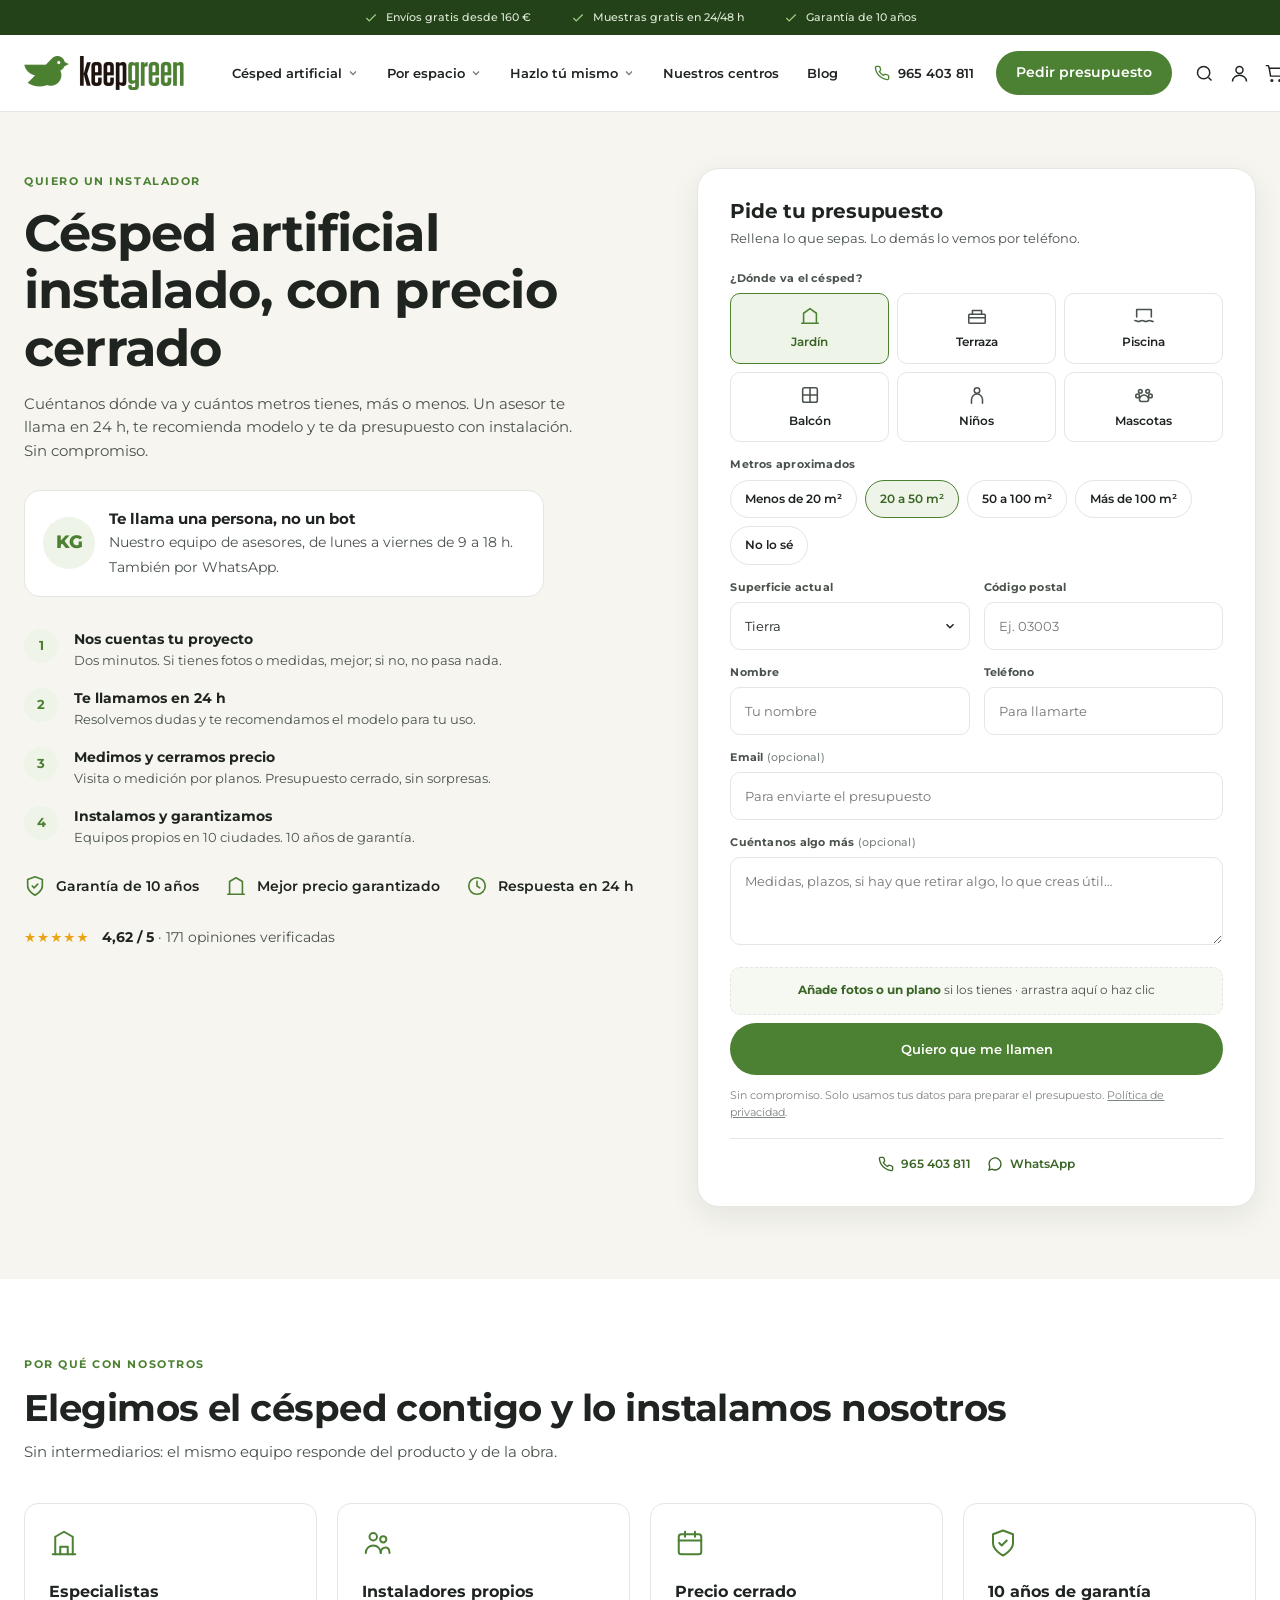
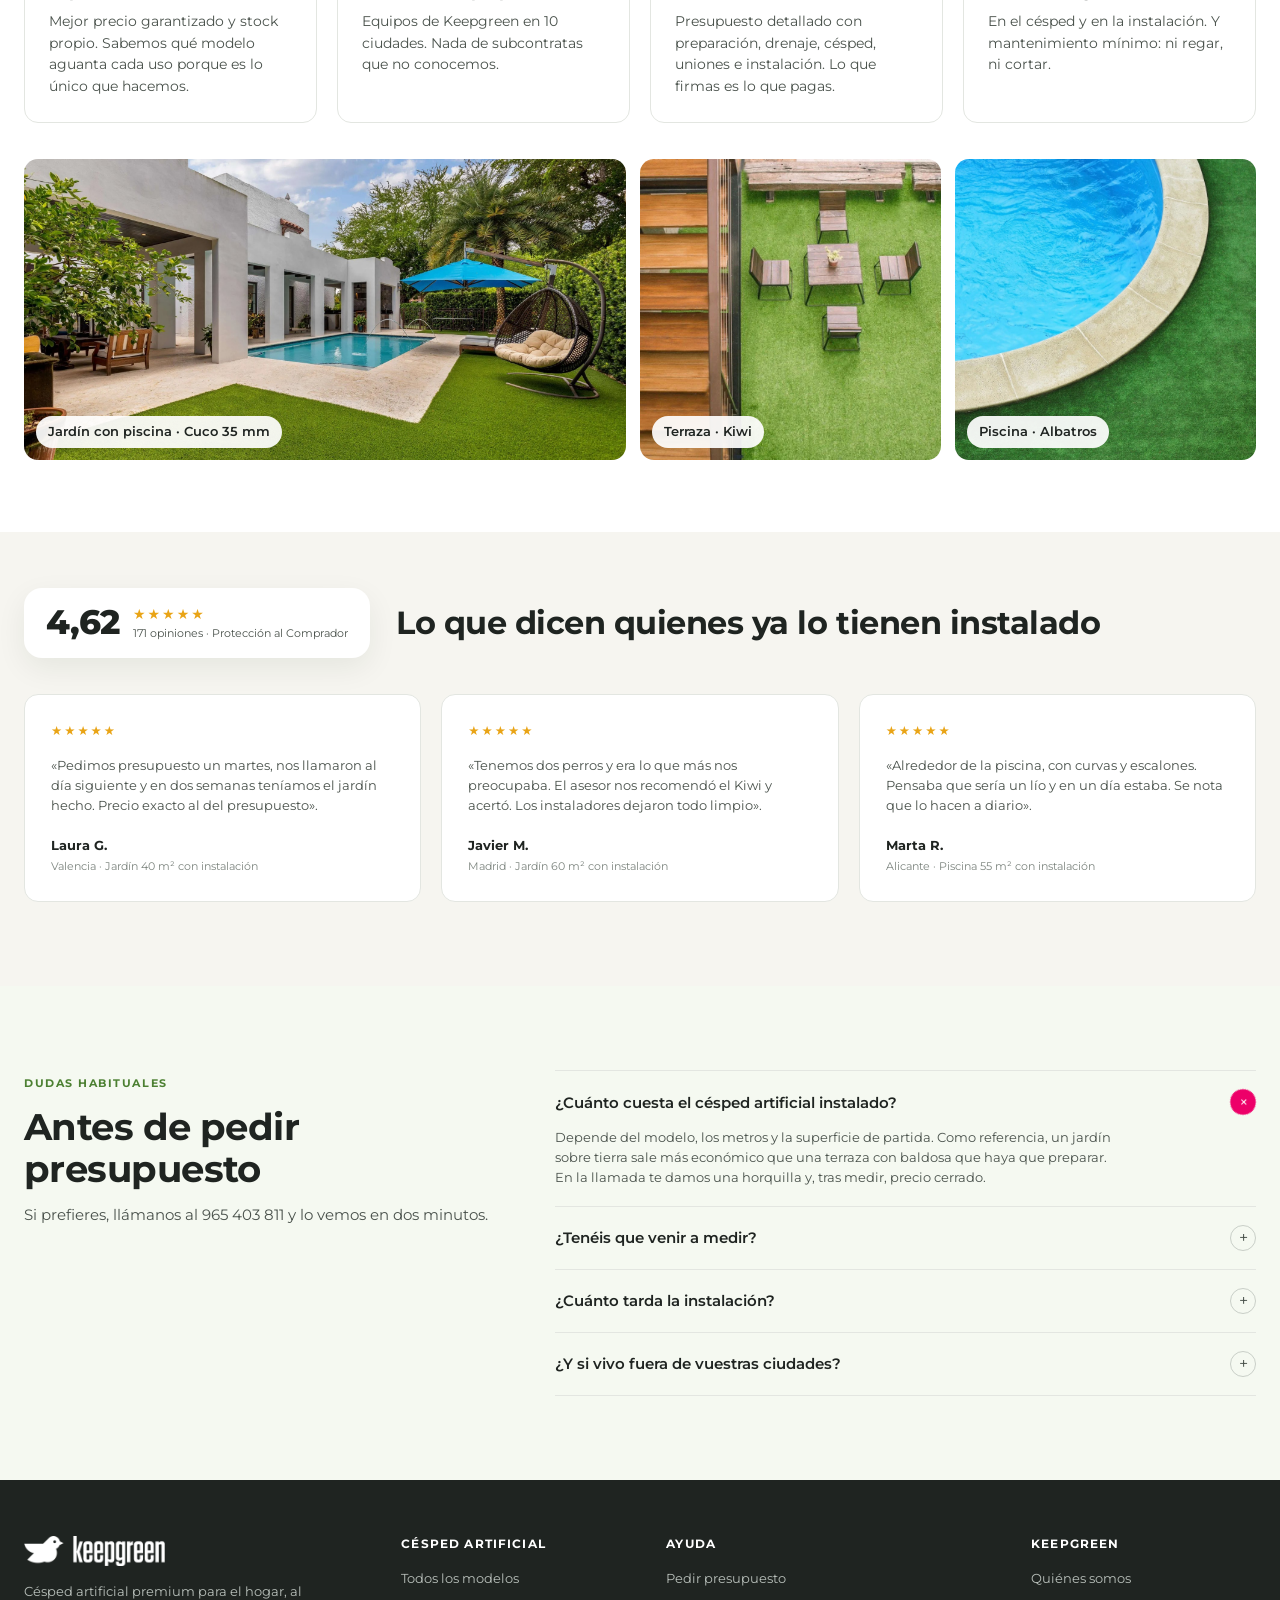
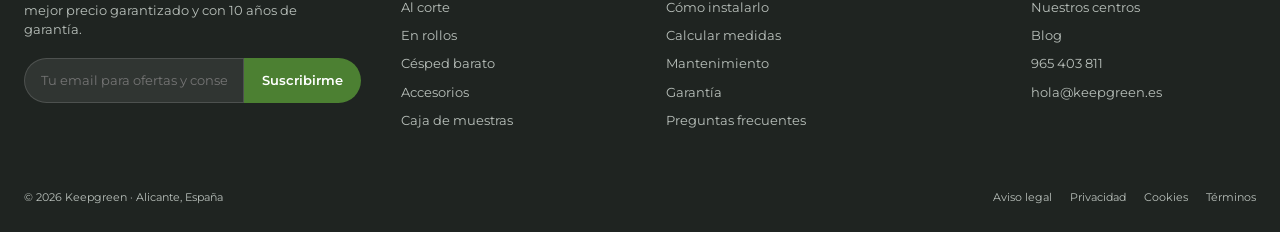
==== presupuesto.html @ a1a07e94 "Movil: pie ordenado por defecto (botones en fila, contacto con etiquetas, listas plegadas, legales e" ====
<!DOCTYPE html>
<html lang="es">
<head>
<meta charset="UTF-8">
<meta name="viewport" content="width=device-width, initial-scale=1.0">
<meta name="robots" content="noindex, nofollow">
<title>Pide presupuesto de césped artificial con instalación | Keepgreen</title>
<meta name="description" content="Cuéntanos tu proyecto y un asesor te llama en 24 h con precio cerrado de césped artificial instalado. Especialistas en césped artificial, con instaladores propios en 10 ciudades.">
<link rel="icon" type="image/png" sizes="32x32" href="assets/home/favicon.png?v=2">
<link rel="apple-touch-icon" href="assets/home/favicon-180.png?v=2">
<link rel="preconnect" href="https://fonts.googleapis.com">
<link rel="preconnect" href="https://fonts.gstatic.com" crossorigin>
<link href="https://fonts.googleapis.com/css2?family=Montserrat:ital,wght@0,400;0,500;0,600;0,700;0,800;1,400&display=swap" rel="stylesheet">
<link rel="stylesheet" href="assets/kg.css?v=1795607263">
<style>
.ph{background:var(--cream);padding:56px 0 72px}
.ph .wrap{display:grid;grid-template-columns:1.05fr .95fr;gap:56px;align-items:start}
.ph h1{font-size:clamp(32px,4vw,52px);max-width:16ch}
.ph .lead{margin-top:16px}
.promise{display:flex;gap:14px;align-items:center;margin-top:28px;background:#fff;border:1px solid var(--line);border-radius:16px;padding:16px 18px;max-width:520px}
.promise .av{width:52px;height:52px;border-radius:50%;background:var(--green-l);display:grid;place-items:center;flex:none;color:var(--green);font-weight:800;font-size:18px}
.promise b{display:block;font-size:15px}
.promise span{font-size:13.5px;color:var(--ink-2)}
.ph .steps{margin:32px 0 0}
.ph .proof{display:flex;align-items:center;gap:12px;margin-top:30px;font-size:13.5px;color:var(--ink-2)}
.ph .proof .stars{color:#e9a416;letter-spacing:1px}
.ph .proof b{color:var(--ink)}
.ph .guar{display:flex;gap:26px;flex-wrap:wrap;margin-top:28px}
.ph .guar div{display:flex;gap:10px;align-items:center;font-size:13.5px;font-weight:600}
.ph .guar svg{width:22px;height:22px;stroke:var(--green);fill:none;stroke-width:1.8;stroke-linecap:round;stroke-linejoin:round;flex:none}

@media(max-width:900px){.ph .wrap{grid-template-columns:1fr;gap:36px}.form{position:static;padding:24px}.ph{padding:36px 0 56px}}
@media(max-width:520px){.f-grid{grid-template-columns:1fr}.seg{grid-template-columns:1fr 1fr 1fr}}

.why{padding:72px 0}
.grid-w{display:grid;grid-template-columns:repeat(4,1fr);gap:20px;margin-top:36px}
.wc{border:1px solid var(--line);border-radius:var(--r);padding:24px}
.wc svg{width:30px;height:30px;stroke:var(--green);fill:none;stroke-width:1.6;stroke-linecap:round;stroke-linejoin:round;margin-bottom:14px}
.wc b{display:block;font-size:16px;margin-bottom:6px}
.wc p{font-size:14px;color:var(--ink-2)}
@media(max-width:900px){.grid-w{grid-template-columns:1fr 1fr}}
@media(max-width:520px){.grid-w{grid-template-columns:1fr}}

.gallery{display:grid;grid-template-columns:2fr 1fr 1fr;gap:14px;margin-top:36px}
.gallery img{border-radius:var(--r);aspect-ratio:1;object-fit:cover;width:100%;height:100%}
.gallery figure:first-child img{aspect-ratio:2/1}
.gallery figure{position:relative}
.gallery figcaption{position:absolute;left:12px;bottom:12px;background:rgba(255,255,255,.92);border-radius:999px;padding:6px 12px;font-size:12.5px;font-weight:600}
@media(max-width:700px){.gallery{grid-template-columns:1fr 1fr}.gallery figure:first-child{grid-column:1/-1}}
</style>
</head>
<body>

<div class="topbar"><div class="wrap">
  <span><svg viewBox="0 0 24 24" fill="none" stroke="currentColor" stroke-width="2"><path d="M20 6 9 17l-5-5"/></svg>Envíos gratis desde 160 €</span>
  <span><svg viewBox="0 0 24 24" fill="none" stroke="currentColor" stroke-width="2"><path d="M20 6 9 17l-5-5"/></svg>Muestras gratis en 24/48 h</span>
  <span><svg viewBox="0 0 24 24" fill="none" stroke="currentColor" stroke-width="2"><path d="M20 6 9 17l-5-5"/></svg>Garantía de 10 años</span>
</div></div>

<header class="header"><div class="wrap">
  <a class="logo" href="index.html"><img src="assets/home/logo-keepgreen.png" alt="Keepgreen"></a>
  <nav class="nav">
    <a href="index.html#productos">Césped artificial <svg viewBox="0 0 24 24" fill="none" stroke="currentColor" stroke-width="2.5"><path d="m6 9 6 6 6-6"/></svg></a>
    <a href="index.html#espacios">Por espacio <svg viewBox="0 0 24 24" fill="none" stroke="currentColor" stroke-width="2.5"><path d="m6 9 6 6 6-6"/></svg></a>
    <a href="index.html#guias">Hazlo tú mismo <svg viewBox="0 0 24 24" fill="none" stroke="currentColor" stroke-width="2.5"><path d="m6 9 6 6 6-6"/></svg></a>
    <a href="index.html#centros">Nuestros centros</a>
    <a href="index.html#blog">Blog</a>
  </nav>
  <div class="hright">
    <a class="tel" href="tel:965403811"><svg viewBox="0 0 24 24" fill="none" stroke="currentColor" stroke-width="2"><path d="M22 16.9v3a2 2 0 0 1-2.2 2 19.8 19.8 0 0 1-8.6-3.1 19.5 19.5 0 0 1-6-6A19.8 19.8 0 0 1 2.1 4.2 2 2 0 0 1 4.1 2h3a2 2 0 0 1 2 1.7c.1.9.4 1.8.7 2.7a2 2 0 0 1-.5 2.1L8 9.8a16 16 0 0 0 6 6l1.3-1.3a2 2 0 0 1 2.1-.4c.9.3 1.8.6 2.7.7a2 2 0 0 1 1.7 2z"/></svg>965 403 811</a>
    <a class="btn btn-green hcta" href="presupuesto.html" style="padding:11px 20px;font-size:14px">Pedir presupuesto</a>
    <div class="icons">
      <svg viewBox="0 0 24 24"><circle cx="11" cy="11" r="7"/><path d="m20 20-3.5-3.5"/></svg>
      <svg viewBox="0 0 24 24"><circle cx="12" cy="8" r="4"/><path d="M4 21c0-4 3.6-7 8-7s8 3 8 7"/></svg>
      <svg viewBox="0 0 24 24"><path d="M6 6h15l-1.5 9h-12z"/><path d="M6 6 5 3H2"/><circle cx="9" cy="20" r="1"/><circle cx="18" cy="20" r="1"/></svg>
    </div>
    <button class="burger" aria-label="Menú"><svg viewBox="0 0 24 24" fill="none" stroke="currentColor" stroke-width="2"><path d="M4 7h16M4 12h16M4 17h16"/></svg></button>
  </div>
</div></header>

<section class="ph"><div class="wrap">
  <div>
    <span class="eyebrow">Quiero un instalador</span>
    <h1>Césped artificial instalado, con precio cerrado</h1>
    <p class="lead">Cuéntanos dónde va y cuántos metros tienes, más o menos. Un asesor te llama en 24 h, te recomienda modelo y te da presupuesto con instalación. Sin compromiso.</p>
    <div class="promise"><div class="av">KG</div><div><b>Te llama una persona, no un bot</b><span>Nuestro equipo de asesores, de lunes a viernes de 9 a 18 h. También por WhatsApp.</span></div></div>
    <div class="steps">
      <div><span>1</span><div><b>Nos cuentas tu proyecto</b><p>Dos minutos. Si tienes fotos o medidas, mejor; si no, no pasa nada.</p></div></div>
      <div><span>2</span><div><b>Te llamamos en 24 h</b><p>Resolvemos dudas y te recomendamos el modelo para tu uso.</p></div></div>
      <div><span>3</span><div><b>Medimos y cerramos precio</b><p>Visita o medición por planos. Presupuesto cerrado, sin sorpresas.</p></div></div>
      <div><span>4</span><div><b>Instalamos y garantizamos</b><p>Equipos propios en 10 ciudades. 10 años de garantía.</p></div></div>
    </div>
    <div class="guar">
      <div><svg viewBox="0 0 24 24"><path d="M12 22s8-4 8-10V5l-8-3-8 3v7c0 6 8 10 8 10z"/><path d="m9 12 2 2 4-4"/></svg>Garantía de 10 años</div>
      <div><svg viewBox="0 0 24 24"><path d="M3 21h18"/><path d="M5 21V7l7-4 7 4v14"/></svg>Mejor precio garantizado</div>
      <div><svg viewBox="0 0 24 24"><circle cx="12" cy="12" r="9"/><path d="M12 7v5l3 2"/></svg>Respuesta en 24 h</div>
    </div>
    <div class="proof"><span class="stars">★★★★★</span><span><b>4,62 / 5</b> · 171 opiniones verificadas</span></div>
  </div>

  <form class="form" onsubmit="return false">
    <h2>Pide tu presupuesto</h2>
    <p class="sub">Rellena lo que sepas. Lo demás lo vemos por teléfono.</p>
    <div class="f-grid">
      <div class="full"><label class="l">¿Dónde va el césped?</label>
        <div class="seg">
          <input type="radio" name="uso" id="u1" checked><label for="u1"><svg viewBox="0 0 24 24"><path d="M3 20h18"/><path d="M5 20V9l7-5 7 5v11"/></svg>Jardín</label>
          <input type="radio" name="uso" id="u2"><label for="u2"><svg viewBox="0 0 24 24"><rect x="3" y="10" width="18" height="10" rx="1"/><path d="M3 14h18M7 10V6h10v4"/></svg>Terraza</label>
          <input type="radio" name="uso" id="u3"><label for="u3"><svg viewBox="0 0 24 24"><path d="M2 17c2 0 2 1 4 1s2-1 4-1 2 1 4 1 2-1 4-1 2 1 4 1"/><path d="M4 13V5h16v8"/></svg>Piscina</label>
          <input type="radio" name="uso" id="u4"><label for="u4"><svg viewBox="0 0 24 24"><rect x="4" y="4" width="16" height="16" rx="2"/><path d="M4 12h16M12 4v16"/></svg>Balcón</label>
          <input type="radio" name="uso" id="u5"><label for="u5"><svg viewBox="0 0 24 24"><circle cx="12" cy="7" r="3"/><path d="M6 21v-4a6 6 0 0 1 12 0v4"/></svg>Niños</label>
          <input type="radio" name="uso" id="u6"><label for="u6"><svg viewBox="0 0 24 24"><circle cx="8" cy="8" r="2"/><circle cx="16" cy="8" r="2"/><circle cx="5" cy="13" r="2"/><circle cx="19" cy="13" r="2"/><path d="M12 12c-3 0-5 3-5 5a2 2 0 0 0 2 2h6a2 2 0 0 0 2-2c0-2-2-5-5-5z"/></svg>Mascotas</label>
        </div></div>
      <div class="full"><label class="l">Metros aproximados</label>
        <div class="range">
          <input type="radio" name="m2" id="m1"><label for="m1">Menos de 20 m²</label>
          <input type="radio" name="m2" id="m2" checked><label for="m2">20 a 50 m²</label>
          <input type="radio" name="m2" id="m3"><label for="m3">50 a 100 m²</label>
          <input type="radio" name="m2" id="m4"><label for="m4">Más de 100 m²</label>
          <input type="radio" name="m2" id="m5"><label for="m5">No lo sé</label>
        </div></div>
      <div><label class="l" for="sup">Superficie actual</label><select class="in" id="sup"><option>Tierra</option><option>Cemento u hormigón</option><option>Baldosa</option><option>Césped natural</option><option>No lo sé</option></select></div>
      <div><label class="l" for="cp">Código postal</label><input class="in" id="cp" placeholder="Ej. 03003" inputmode="numeric"></div>
      <div><label class="l" for="nom">Nombre</label><input class="in" id="nom" placeholder="Tu nombre"></div>
      <div><label class="l" for="tel">Teléfono</label><input class="in" id="tel" placeholder="Para llamarte" inputmode="tel"></div>
      <div class="full"><label class="l" for="mail">Email <span style="font-weight:500;color:var(--ink-3)">(opcional)</span></label><input class="in" id="mail" placeholder="Para enviarte el presupuesto" inputmode="email"></div>
      <div class="full"><label class="l" for="msg">Cuéntanos algo más <span style="font-weight:500;color:var(--ink-3)">(opcional)</span></label><textarea class="in" id="msg" placeholder="Medidas, plazos, si hay que retirar algo, lo que creas útil…"></textarea></div>
      <div class="full"><div class="upl"><b>Añade fotos o un plano</b> si los tienes · arrastra aquí o haz clic</div></div>
    </div>
    <button class="btn btn-green" type="submit">Quiero que me llamen</button>
    <p class="legal">Sin compromiso. Solo usamos tus datos para preparar el presupuesto. <a href="#">Política de privacidad</a>.</p>
    <div class="alt">
      <a href="tel:965403811"><svg viewBox="0 0 24 24"><path d="M22 16.9v3a2 2 0 0 1-2.2 2 19.8 19.8 0 0 1-8.6-3.1 19.5 19.5 0 0 1-6-6A19.8 19.8 0 0 1 2.1 4.2 2 2 0 0 1 4.1 2h3a2 2 0 0 1 2 1.7c.1.9.4 1.8.7 2.7a2 2 0 0 1-.5 2.1L8 9.8a16 16 0 0 0 6 6l1.3-1.3a2 2 0 0 1 2.1-.4c.9.3 1.8.6 2.7.7a2 2 0 0 1 1.7 2z"/></svg>965 403 811</a>
      <a href="#"><svg viewBox="0 0 24 24"><path d="M21 12a9 9 0 0 1-13.4 7.8L3 21l1.2-4.6A9 9 0 1 1 21 12z"/></svg>WhatsApp</a>
    </div>
  </form>
</div></section>

<section class="why"><div class="wrap">
  <div class="sec-head"><div><span class="eyebrow">Por qué con nosotros</span><h2>Elegimos el césped contigo y lo instalamos nosotros</h2><p class="lead">Sin intermediarios: el mismo equipo responde del producto y de la obra.</p></div></div>
  <div class="grid-w">
    <div class="wc"><svg viewBox="0 0 24 24"><path d="M3 21h18"/><path d="M5 21V7l7-4 7 4v14"/><path d="M9 21v-6h6v6"/></svg><b>Especialistas</b><p>Mejor precio garantizado y stock propio. Sabemos qué modelo aguanta cada uso porque es lo único que hacemos.</p></div>
    <div class="wc"><svg viewBox="0 0 24 24"><circle cx="9" cy="7" r="3"/><circle cx="17" cy="9" r="2.5"/><path d="M3 20c0-3.5 2.7-6 6-6s6 2.5 6 6"/><path d="M15 20c0-2.5 1.5-4.5 4-4.5s3 2 3 4.5"/></svg><b>Instaladores propios</b><p>Equipos de Keepgreen en 10 ciudades. Nada de subcontratas que no conocemos.</p></div>
    <div class="wc"><svg viewBox="0 0 24 24"><rect x="3" y="5" width="18" height="16" rx="2"/><path d="M3 10h18M8 3v4M16 3v4"/></svg><b>Precio cerrado</b><p>Presupuesto detallado con preparación, drenaje, césped, uniones e instalación. Lo que firmas es lo que pagas.</p></div>
    <div class="wc"><svg viewBox="0 0 24 24"><path d="M12 22s8-4 8-10V5l-8-3-8 3v7c0 6 8 10 8 10z"/><path d="m9 12 2 2 4-4"/></svg><b>10 años de garantía</b><p>En el césped y en la instalación. Y mantenimiento mínimo: ni regar, ni cortar.</p></div>
  </div>
  <div class="gallery">
    <figure><img src="assets/home/hero-desktop.webp" alt=""><figcaption>Jardín con piscina · Cuco 35 mm</figcaption></figure>
    <figure><img src="assets/home/como-elegir-cesped-artificial.webp" alt=""><figcaption>Terraza · Kiwi</figcaption></figure>
    <figure><img src="assets/home/consejos-mantenimiento-cesped-artificial.webp" alt=""><figcaption>Piscina · Albatros</figcaption></figure>
  </div>
</div></section>

<section class="sec reviews"><div class="wrap">
  <div class="rev-head">
    <div class="score"><b>4,62</b><div><div class="stars">★★★★★</div><span>171 opiniones · Protección al Comprador</span></div></div>
    <div><h2 style="font-size:clamp(24px,2.6vw,32px)">Lo que dicen quienes ya lo tienen instalado</h2></div>
  </div>
  <div class="grid-r">
    <div class="rc"><div class="stars">★★★★★</div><p>«Pedimos presupuesto un martes, nos llamaron al día siguiente y en dos semanas teníamos el jardín hecho. Precio exacto al del presupuesto».</p><b>Laura G.</b><small>Valencia · Jardín 40 m² con instalación</small></div>
    <div class="rc"><div class="stars">★★★★★</div><p>«Tenemos dos perros y era lo que más nos preocupaba. El asesor nos recomendó el Kiwi y acertó. Los instaladores dejaron todo limpio».</p><b>Javier M.</b><small>Madrid · Jardín 60 m² con instalación</small></div>
    <div class="rc"><div class="stars">★★★★★</div><p>«Alrededor de la piscina, con curvas y escalones. Pensaba que sería un lío y en un día estaba. Se nota que lo hacen a diario».</p><b>Marta R.</b><small>Alicante · Piscina 55 m² con instalación</small></div>
  </div>
</div></section>

<section class="sec faq"><div class="wrap">
  <div><span class="eyebrow">Dudas habituales</span><h2>Antes de pedir presupuesto</h2><p class="lead" style="margin-top:14px">Si prefieres, llámanos al 965 403 811 y lo vemos en dos minutos.</p></div>
  <div>
    <details open><summary>¿Cuánto cuesta el césped artificial instalado?<span>+</span></summary><p>Depende del modelo, los metros y la superficie de partida. Como referencia, un jardín sobre tierra sale más económico que una terraza con baldosa que haya que preparar. En la llamada te damos una horquilla y, tras medir, precio cerrado.</p></details>
    <details><summary>¿Tenéis que venir a medir?<span>+</span></summary><p>Si tienes planos o medidas fiables, cerramos el presupuesto sin visita. Si no, vamos nosotros sin coste en nuestras 10 ciudades.</p></details>
    <details><summary>¿Cuánto tarda la instalación?<span>+</span></summary><p>Un jardín de hasta 50 m² suele ser un día de trabajo. Preparación del terreno, drenaje, césped, uniones, arena y cepillado.</p></details>
    <details><summary>¿Y si vivo fuera de vuestras ciudades?<span>+</span></summary><p>Te enviamos el césped cortado a medida con todo lo necesario y te acompañamos por teléfono con las guías. Muchos clientes lo instalan ellos mismos en un fin de semana.</p></details>
  </div>
</div></section>

<footer class="footer"><div class="wrap">
  <div class="cols">
    <div class="brand"><img src="assets/home/logo-keepgreen.png" alt="Keepgreen"><p>Césped artificial premium para el hogar, al mejor precio garantizado y con 10 años de garantía.</p>
      <form class="news" onsubmit="return false"><input type="email" placeholder="Tu email para ofertas y consejos"><button>Suscribirme</button></form></div>
    <div><h4>Césped artificial</h4><ul><li><a href="index.html#productos">Todos los modelos</a></li><li><a href="#">Al corte</a></li><li><a href="#">En rollos</a></li><li><a href="#">Césped barato</a></li><li><a href="#">Accesorios</a></li><li><a href="index.html#muestras">Caja de muestras</a></li></ul></div>
    <div><h4>Ayuda</h4><ul><li><a href="presupuesto.html">Pedir presupuesto</a></li><li><a href="#">Cómo instalarlo</a></li><li><a href="#">Calcular medidas</a></li><li><a href="#">Mantenimiento</a></li><li><a href="#">Garantía</a></li><li><a href="#">Preguntas frecuentes</a></li></ul></div>
    <div><h4>Keepgreen</h4><ul><li><a href="#">Quiénes somos</a></li><li><a href="index.html#centros">Nuestros centros</a></li><li><a href="index.html#blog">Blog</a></li><li><a href="tel:965403811">965 403 811</a></li><li><a href="mailto:hola@keepgreen.es">hola@keepgreen.es</a></li></ul></div>
  </div>
  <div class="bottom"><span>© 2026 Keepgreen · Alicante, España</span><div><a href="#">Aviso legal</a><a href="#">Privacidad</a><a href="#">Cookies</a><a href="#">Términos</a></div></div>
</div></footer>
</body>
</html>
---- assets/kg.css ----
/* Keepgreen · estilos compartidos (home + páginas) */
*,*::before,*::after{box-sizing:border-box;margin:0;padding:0}
:root{
  --green:#4c8032; --green-d:#3a6526; --green-dd:#24421a; --green-l:#eef4e8; --green-ll:#f5f9f1;
  --ink:#1f2421; --ink-2:#4a524c; --ink-3:#7d857f;
  --line:#e3e6e1; --cream:#f6f5f0; --white:#fff;
  --pink:#ed0069;
  --r:14px; --rs:8px;
  --f:'Montserrat',system-ui,sans-serif;
  --shadow:0 10px 30px rgba(31,36,33,.08);
}
html{scroll-behavior:smooth}
body{font-family:var(--f);color:var(--ink);background:var(--white);line-height:1.55;-webkit-font-smoothing:antialiased;overflow-x:hidden}
img{display:block;max-width:100%}
a{color:inherit;text-decoration:none}
button{font:inherit;cursor:pointer;border:0;background:none}
.wrap{width:min(1240px,calc(100% - 48px));margin-inline:auto}
.btn{display:inline-flex;align-items:center;gap:10px;padding:15px 26px;border-radius:999px;font-weight:600;font-size:13px;transition:background .2s,transform .2s,box-shadow .2s;white-space:nowrap}
.btn-green{background:var(--green);color:#fff}
.btn-green:hover{background:var(--green-d);transform:translateY(-1px)}
.btn-dark{background:var(--ink);color:#fff}
.btn-dark:hover{background:#000}
.btn-white{background:#fff;color:var(--ink)}
.btn-white:hover{background:var(--green-l)}
.btn-ghost{border:1.5px solid var(--ink);color:var(--ink);padding:13px 24px}
.btn-ghost:hover{background:var(--ink);color:#fff}
.btn-ghost-w{border:1.5px solid rgba(255,255,255,.7);color:#fff;padding:13px 24px}
.btn-ghost-w:hover{background:#fff;color:var(--ink)}
.btn svg{width:18px;height:18px}
.eyebrow{display:inline-block;font-size:11px;font-weight:700;letter-spacing:.14em;text-transform:uppercase;color:var(--green);margin-bottom:14px}
h1,h2,h3{line-height:1.12;letter-spacing:-.015em;font-weight:700}
h2{font-size:clamp(24.5px,2.99vw,37px)}
.lead{font-size:15px;color:var(--ink-2);max-width:56ch}
.sec{padding:84px 0}
.sec-head{display:flex;align-items:flex-end;justify-content:space-between;gap:32px;margin-bottom:40px}
.sec-head .lead{margin-top:12px}
@media(max-width:760px){.sec{padding:60px 0}.sec-head{flex-direction:column;align-items:flex-start;gap:16px}}

/* top bar */
.topbar{background:var(--green-dd);color:#dfe9d6;font-size:11px;font-weight:500}
.topbar .wrap{display:flex;justify-content:center;gap:40px;padding:9px 0}
.topbar span{display:flex;align-items:center;gap:8px}
.topbar svg{width:14px;height:14px;color:#9fd27f}
@media(max-width:760px){.topbar span:not(:first-child){display:none}}

/* header */
.header{position:sticky;top:0;z-index:50;background:rgba(255,255,255,.94);backdrop-filter:saturate(180%) blur(12px);border-bottom:1px solid var(--line)}
.header .wrap{display:flex;align-items:center;gap:36px;height:76px}
.logo img{height:34px;width:auto}
.nav{display:flex;gap:28px;font-weight:600;font-size:13px;margin-left:12px}
.nav a{display:flex;align-items:center;gap:5px;color:var(--ink)}
.nav a svg{width:12px;height:12px;opacity:.6}
.nav a:hover{color:var(--green)}
.hright{margin-left:auto;display:flex;align-items:center;gap:22px}
.tel{font-weight:600;font-size:13px;display:flex;align-items:center;gap:8px}
.tel svg{width:16px;height:16px;color:var(--green)}
.icons{display:flex;gap:14px}
.icons svg{width:21px;height:21px;stroke:var(--ink);fill:none;stroke-width:1.7}
.burger{display:none}
@media(max-width:1000px){.nav,.tel,.hcta{display:none}.burger{display:block;margin-left:auto}.hright{margin-left:0}.burger svg{width:26px;height:26px}}

/* hero variants */
body:not([data-hero="a"]) .hero-a,body:not([data-hero="b"]) .hero-b,body:not([data-hero="c"]) .hero-c,body:not([data-hero="d"]) .hero-d,body:not([data-hero="e"]) .hero-e,body:not([data-hero="f"]) .hero-f,body:not([data-hero="g"]) .hero-g{display:none!important}
.hero-b{display:block}
.hero-a{position:relative;min-height:640px;height:78vh;max-height:800px;display:grid;place-items:center;color:#fff;isolation:isolate}
.hero-a img{position:absolute;inset:0;width:100%;height:100%;object-fit:cover;z-index:-2}
.hero-a::after{content:"";position:absolute;inset:0;z-index:-1;background:linear-gradient(180deg,rgba(0,0,0,.18) 0%,rgba(0,0,0,.42) 100%)}
.hero-a .wrap{text-align:center;display:flex;flex-direction:column;align-items:center}
.hero-a .eyebrow{color:#c7e5b3}
.hero-a h1{font-size:clamp(33.5px,5.28vw,67px);max-width:14ch;text-shadow:0 2px 24px rgba(0,0,0,.25)}
.hero-a p{margin:22px 0 32px;font-size:clamp(14px,1.32vw,16.5px);max-width:48ch;color:rgba(255,255,255,.92)}
.hero-a .cta{display:flex;gap:14px;flex-wrap:wrap;justify-content:center}
.hero-a .pill{position:absolute;bottom:28px;left:50%;transform:translateX(-50%);display:flex;gap:10px;flex-wrap:wrap;justify-content:center}
.hero-a .pill a{background:rgba(255,255,255,.14);border:1px solid rgba(255,255,255,.35);backdrop-filter:blur(8px);color:#fff;padding:9px 16px;border-radius:999px;font-size:12px;font-weight:600}
.hero-a .pill a:hover{background:#fff;color:var(--ink)}
@media(max-width:760px){.hero-a{height:auto;min-height:0;padding:64px 0 36px;grid-template-rows:auto auto}.hero-a .pill{position:static;transform:none;margin-top:28px;padding:0 24px}}

.hero-b{background:var(--cream)}
.hero-b .wrap{display:grid;grid-template-columns:1.05fr 1fr;gap:56px;align-items:center;min-height:640px;padding:48px 0}
.hero-b h1{font-size:clamp(33.5px,4.58vw,58px);max-width:13ch}
.hero-b h1 em{font-style:normal;color:var(--green)}
.hero-b p{margin:22px 0 32px;font-size:16px;color:var(--ink-2);max-width:46ch}
.hero-b .cta{display:flex;gap:14px;flex-wrap:wrap}
.hero-b .proof{display:flex;align-items:center;gap:14px;margin-top:34px;font-size:12px;color:var(--ink-2)}
.hero-b .proof .stars{color:#e9a416;letter-spacing:1px}
.hero-b .proof b{color:var(--ink)}
.hero-b .pic{position:relative}
.hero-b .pic img{border-radius:24px;aspect-ratio:4/4.6;object-fit:cover;width:100%}
.hero-b .card{position:absolute;left:-36px;bottom:40px;background:#fff;border-radius:16px;box-shadow:var(--shadow);padding:16px 18px;display:flex;gap:14px;align-items:center;max-width:300px}
.hero-b .card img{width:64px;height:64px;border-radius:10px;aspect-ratio:1;object-fit:cover}
.hero-b .card b{display:block;font-size:12.5px}
.hero-b .card span{font-size:11.5px;color:var(--ink-2)}
.hero-b .badge{position:absolute;top:22px;right:22px;background:var(--pink);color:#fff;font-weight:700;font-size:11.5px;padding:8px 14px;border-radius:999px}
@media(max-width:900px){.hero-b .wrap{grid-template-columns:1fr;min-height:0}.hero-b .pic{order:-1}.hero-b .pic img{aspect-ratio:4/3}.hero-b .card{left:16px;bottom:16px}}

.hero-c{position:relative;min-height:640px;height:80vh;max-height:820px;display:flex;align-items:flex-end;color:#fff;isolation:isolate}
.hero-c img{position:absolute;inset:0;width:100%;height:100%;object-fit:cover;z-index:-2}
.hero-c::after{content:"";position:absolute;inset:0;z-index:-1;background:linear-gradient(90deg,rgba(0,0,0,.55) 0%,rgba(0,0,0,.15) 60%,rgba(0,0,0,0) 100%),linear-gradient(0deg,rgba(0,0,0,.45) 0%,rgba(0,0,0,0) 50%)}
.hero-c .wrap{padding-bottom:64px;display:grid;grid-template-columns:1.2fr .8fr;gap:40px;align-items:end}
.hero-c h1{font-size:clamp(35px,5.63vw,74px);line-height:1.02;max-width:12ch}
.hero-c p{margin:20px 0 28px;font-size:16px;max-width:44ch;color:rgba(255,255,255,.9)}
.hero-c .cta{display:flex;gap:14px;flex-wrap:wrap}
.hero-c .panel{background:rgba(255,255,255,.96);color:var(--ink);border-radius:18px;padding:22px 24px;box-shadow:var(--shadow)}
.hero-c .panel h3{font-size:13px;margin-bottom:12px}
.hero-c .panel .chips{display:flex;flex-wrap:wrap;gap:8px}
.hero-c .panel .chips a{border:1.5px solid var(--line);padding:9px 14px;border-radius:999px;font-size:12px;font-weight:600;background:#fff}
.hero-c .panel .chips a:hover{border-color:var(--green);color:var(--green)}
.hero-c .panel small{display:block;margin-top:12px;font-size:11px;color:var(--ink-3)}
@media(max-width:900px){.hero-c .wrap{grid-template-columns:1fr}.hero-c .panel{display:none}}

/* HERO D · dos puertas */
.hero-d{position:relative;min-height:680px;display:flex;align-items:center;color:#fff;isolation:isolate;padding:48px 0 56px}
.hero-d>img{position:absolute;inset:0;width:100%;height:100%;object-fit:cover;z-index:-2}
.hero-d::after{content:"";position:absolute;inset:0;z-index:-1;background:linear-gradient(90deg,rgba(0,0,0,.6) 0%,rgba(0,0,0,.35) 50%,rgba(0,0,0,.15) 100%)}
.hero-d .eyebrow{color:#c7e5b3}
.hero-d h1{font-size:clamp(30px,3.7vw,47.5px);max-width:18ch;line-height:1.05}
.hero-d .sub{margin:14px 0 26px;font-size:15px;max-width:56ch;color:rgba(255,255,255,.9)}
.doors{display:grid;grid-template-columns:1fr 1fr;gap:18px;max-width:900px}
.door{background:#fff;color:var(--ink);border-radius:20px;padding:22px 24px 22px;display:flex;flex-direction:column;gap:12px;box-shadow:0 20px 50px rgba(0,0,0,.25);position:relative;transition:transform .25s}
.door:hover{transform:translateY(-3px)}
.door .ic{width:46px;height:46px;border-radius:12px;background:var(--green-l);display:grid;place-items:center;margin-bottom:4px}
.door .ic svg{width:24px;height:24px;stroke:var(--green);fill:none;stroke-width:1.8;stroke-linecap:round;stroke-linejoin:round}
.door small{font-size:11px;font-weight:700;letter-spacing:.12em;text-transform:uppercase;color:var(--ink-3)}
.door h2{font-size:21px;letter-spacing:-.01em}
.door p{font-size:13px;color:var(--ink-2);flex:1}
.door .btn{justify-content:center;margin-top:6px}
.door ul{list-style:none;display:grid;gap:6px;font-size:12px;color:var(--ink-2);margin:4px 0 8px}
.door ul li{display:flex;gap:8px;align-items:center}
.door ul svg{width:14px;height:14px;stroke:var(--green);fill:none;stroke-width:2.5;flex:none}
.door.pro{outline:2px solid var(--green)}
.door .fav{position:absolute;top:-12px;right:18px;background:var(--green);color:#fff;font-size:11.5px;font-weight:700;padding:5px 11px;border-radius:999px;letter-spacing:.06em}
.hero-d .help{margin-top:22px;font-size:12.5px;color:rgba(255,255,255,.85);display:flex;gap:18px;flex-wrap:wrap;align-items:center}
.hero-d .help a{text-decoration:underline;text-underline-offset:3px;font-weight:600;color:#fff}
@media(max-width:760px){.hero-d{padding:48px 0 44px;min-height:0}.doors{grid-template-columns:1fr}.door{padding:22px}.door h2{font-size:18.5px}}

/* instaladores */
.install{background:var(--ink);color:#fff}
.install .wrap{display:grid;grid-template-columns:1fr 1fr;gap:64px;align-items:center}
.install .eyebrow{color:#9fd27f}
.install .lead{color:rgba(255,255,255,.75)}
.install .steps b{color:#fff}.install .steps p{color:rgba(255,255,255,.7)}.install .steps span{background:rgba(255,255,255,.1);color:#9fd27f}
.install img{border-radius:22px;aspect-ratio:4/4.4;object-fit:cover;width:100%}
.install .chips{display:flex;flex-wrap:wrap;gap:8px;margin-top:22px}
.install .chips span{border:1px solid rgba(255,255,255,.25);padding:7px 13px;border-radius:999px;font-size:11.5px;color:rgba(255,255,255,.85)}
@media(max-width:860px){.install .wrap{grid-template-columns:1fr;gap:32px}}

/* trust */
.trust{border-bottom:1px solid var(--line)}
.trust .wrap{display:grid;grid-template-columns:repeat(4,1fr);gap:24px;padding:26px 0}
.trust div{display:flex;gap:14px;align-items:center}
.trust svg{width:38px;height:38px;flex:none;stroke:var(--green);fill:none;stroke-width:1.5;stroke-linecap:round;stroke-linejoin:round}
.trust b{display:block;font-size:13px}
.trust span{font-size:11.5px;color:var(--ink-2)}
@media(max-width:900px){.trust .wrap{grid-template-columns:1fr 1fr}}
@media(max-width:520px){.trust .wrap{grid-template-columns:1fr;gap:16px}}

/* espacios */
.spaces{display:grid;grid-template-columns:repeat(6,1fr);gap:16px}
.space{position:relative;aspect-ratio:3/4;border-radius:var(--r);overflow:hidden;background:var(--green-l);isolation:isolate}
.space img{width:100%;height:100%;object-fit:cover;transition:transform .6s cubic-bezier(.22,1,.36,1)}
.space:hover img{transform:scale(1.05)}
.space::after{content:"";position:absolute;inset:0;background:linear-gradient(0deg,rgba(0,0,0,.55),rgba(0,0,0,0) 55%)}
.space b{position:absolute;left:16px;bottom:14px;z-index:1;color:#fff;font-size:15px}
.space i{position:absolute;right:12px;top:12px;z-index:1;width:30px;height:30px;border-radius:50%;background:rgba(255,255,255,.9);display:grid;place-items:center;opacity:0;transition:opacity .25s}
.space:hover i{opacity:1}
.space i svg{width:14px;height:14px}
@media(max-width:1000px){.spaces{grid-template-columns:repeat(3,1fr)}}
@media(max-width:560px){.spaces{grid-template-columns:repeat(2,1fr);gap:10px}}

/* productos */
.products-sec{background:var(--green-ll)}
.filters{display:flex;gap:8px;flex-wrap:wrap;margin-bottom:28px}
.filters button{padding:9px 16px;border-radius:999px;border:1.5px solid var(--line);background:#fff;font-size:12px;font-weight:600;color:var(--ink-2)}
.filters button.on{background:var(--ink);border-color:var(--ink);color:#fff}
.grid-p{display:grid;grid-template-columns:repeat(3,1fr);gap:22px}
.pc{background:#fff;border-radius:var(--r);overflow:hidden;border:1px solid var(--line);display:flex;flex-direction:column;transition:transform .25s,box-shadow .25s}
.pc:hover{transform:translateY(-4px);box-shadow:var(--shadow)}
.pc .ph{position:relative;background:#f3f3f0}
.pc .ph img{aspect-ratio:1/.78;object-fit:cover;width:100%}
.pc .ph .off{position:absolute;left:14px;top:14px;background:var(--pink);color:#fff;font-size:11px;font-weight:700;padding:6px 10px;border-radius:999px}
.pc .ph .mm{position:absolute;right:14px;top:14px;background:#fff;font-size:11px;font-weight:700;padding:6px 10px;border-radius:999px;border:1px solid var(--line)}
.pc .body{padding:20px 20px 22px;display:flex;flex-direction:column;gap:12px;flex:1}
.pc h3{font-size:16.5px;letter-spacing:.04em}
.pc .sub{font-size:12px;color:var(--ink-2);margin-top:2px}
.pc .price{display:flex;align-items:baseline;gap:10px}
.pc .price b{font-size:21px}
.pc .price s{color:var(--ink-3);font-size:12.5px}
.pc .price small{font-size:11px;color:var(--ink-3)}
.bars{display:grid;grid-template-columns:1fr 1fr;gap:8px 18px;font-size:11px;color:var(--ink-2)}
.bars div{display:flex;justify-content:space-between;align-items:center;gap:8px}
.bars u{display:flex;gap:3px;text-decoration:none}
.bars u i{width:14px;height:5px;border-radius:3px;background:var(--line)}
.bars u i.f{background:var(--green)}
.pc .act{display:flex;gap:10px;margin-top:auto;padding-top:6px}
.pc .act .btn{flex:1;justify-content:center;padding:12px 16px;font-size:12.5px}
@media(max-width:1000px){.grid-p{grid-template-columns:1fr 1fr}}
@media(max-width:600px){.grid-p{grid-template-columns:1fr}}

/* corte band */
.band{background:var(--green);color:#fff;border-radius:22px;padding:44px 52px;display:grid;grid-template-columns:1.3fr auto;align-items:center;gap:32px;margin-top:36px}
.band h3{font-size:clamp(19.5px,2.11vw,26.5px)}
.band p{margin-top:8px;color:#dfe9d6;max-width:60ch}
@media(max-width:800px){.band{grid-template-columns:1fr;padding:32px}}

/* muestras */
.samples .wrap{display:grid;grid-template-columns:1fr 1fr;gap:64px;align-items:center}
.samples .pic{position:relative}
.samples .pic img{border-radius:22px;aspect-ratio:1;object-fit:cover}
.samples .tag{position:absolute;left:24px;top:24px;background:#fff;border-radius:999px;padding:10px 16px;font-weight:700;font-size:11.5px;display:flex;gap:8px;align-items:center;box-shadow:var(--shadow)}
.samples .tag i{width:8px;height:8px;border-radius:50%;background:var(--green)}
.steps{display:grid;gap:18px;margin:28px 0 32px}
.steps>div{display:flex;gap:16px;align-items:flex-start}
.steps span{flex:none;width:34px;height:34px;border-radius:50%;background:var(--green-l);color:var(--green);font-weight:700;display:grid;place-items:center;font-size:12.5px}
.steps b{display:block;font-size:13.5px}
.steps p{font-size:13px;color:var(--ink-2)}
@media(max-width:860px){.samples .wrap{grid-template-columns:1fr;gap:36px}}

/* opiniones */
.reviews{background:var(--cream)}
.rev-head{display:flex;align-items:center;gap:22px;margin-bottom:36px;flex-wrap:wrap}
.score{display:flex;align-items:center;gap:14px;background:#fff;border-radius:14px;padding:14px 18px;border:1px solid var(--line)}
.score b{font-size:26.5px;line-height:1}
.score .stars{color:#e9a416;font-size:14px;letter-spacing:2px}
.score span{display:block;font-size:11px;color:var(--ink-2)}
.grid-r{display:grid;grid-template-columns:repeat(3,1fr);gap:20px}
.rc{background:#fff;border-radius:var(--r);padding:26px;border:1px solid var(--line)}
.rc .stars{color:#e9a416;letter-spacing:2px;font-size:12.5px}
.rc p{margin:14px 0 18px;font-size:13px;color:var(--ink-2)}
.rc b{font-size:12.5px}
.rc small{display:block;color:var(--ink-3);font-size:11px}
@media(max-width:860px){.grid-r{grid-template-columns:1fr}}

/* guías */
.grid-g{display:grid;grid-template-columns:repeat(3,1fr);gap:22px}
.gc{border-radius:var(--r);overflow:hidden;background:var(--white);border:1px solid var(--line)}
.gc img{aspect-ratio:4/3;object-fit:cover;width:100%;transition:transform .6s cubic-bezier(.22,1,.36,1)}
.gc:hover img{transform:scale(1.04)}
.gc .ov{overflow:hidden}
.gc div.t{padding:22px}
.gc h3{font-size:16.5px;margin-bottom:8px}
.gc p{font-size:13px;color:var(--ink-2)}
.gc a.more{display:inline-flex;gap:8px;align-items:center;margin-top:16px;font-weight:700;font-size:12.5px;color:var(--green)}
.gc a.more svg{width:16px;height:16px}
@media(max-width:860px){.grid-g{grid-template-columns:1fr}}

/* blog */
.grid-b{display:grid;grid-template-columns:1.3fr 1fr;gap:22px}
.bc{position:relative;border-radius:var(--r);overflow:hidden;min-height:300px;display:flex;align-items:flex-end;color:#fff;isolation:isolate}
.bc img{position:absolute;inset:0;width:100%;height:100%;object-fit:cover;z-index:-2}
.bc::after{content:"";position:absolute;inset:0;z-index:-1;background:linear-gradient(0deg,rgba(0,0,0,.72),rgba(0,0,0,.05) 60%)}
.bc div{padding:26px}
.bc small{font-size:11px;font-weight:700;letter-spacing:.1em;text-transform:uppercase;color:#c7e5b3}
.bc h3{font-size:19.5px;margin-top:8px;max-width:22ch}
.list-b{display:grid;gap:14px}
.lb{display:grid;grid-template-columns:110px 1fr;gap:16px;align-items:center;border:1px solid var(--line);border-radius:var(--rs);overflow:hidden;background:#fff}
.lb img{aspect-ratio:1;object-fit:cover;height:100%}
.lb h3{font-size:13px;line-height:1.3}
.lb small{font-size:11px;color:var(--ink-3)}
.lb div{padding:10px 14px 10px 0}
@media(max-width:860px){.grid-b{grid-template-columns:1fr}}

/* faq */
.faq{background:var(--green-ll)}
.faq .wrap{display:grid;grid-template-columns:.8fr 1.2fr;gap:64px}
details{border-bottom:1px solid var(--line);padding:18px 0}
details:first-of-type{border-top:1px solid var(--line)}
summary{list-style:none;display:flex;justify-content:space-between;align-items:center;gap:20px;font-weight:600;font-size:14px;cursor:pointer}
summary::-webkit-details-marker{display:none}
summary span{flex:none;width:26px;height:26px;border-radius:50%;border:1.5px solid var(--ink);display:grid;place-items:center;font-size:16px;line-height:1;transition:transform .25s}
details[open] summary span{transform:rotate(45deg);background:var(--ink);color:#fff}
details p{margin-top:12px;color:var(--ink-2);font-size:13px;max-width:62ch}
@media(max-width:860px){.faq .wrap{grid-template-columns:1fr;gap:28px}}

/* centros */
.centers .wrap{display:grid;grid-template-columns:1fr 1fr;gap:48px;align-items:center}
.centers img{border-radius:22px;width:100%}
.cities{display:flex;flex-wrap:wrap;gap:8px;margin-top:22px}
.cities a{padding:9px 16px;border-radius:999px;border:1.5px solid var(--line);font-size:12.5px;font-weight:600}
.cities a:hover{border-color:var(--green);color:var(--green)}
@media(max-width:860px){.centers .wrap{grid-template-columns:1fr}}

/* footer */
.footer{background:var(--ink);color:#b9c0bb;padding:64px 0 28px;font-size:12.5px}
.footer .cols{display:grid;grid-template-columns:1.5fr 1fr 1fr 1fr;gap:40px;padding-bottom:40px;border-bottom:1px solid rgba(255,255,255,.1)}
.footer h4{color:#fff;font-size:11.5px;letter-spacing:.1em;text-transform:uppercase;margin-bottom:16px}
.footer ul{list-style:none;display:grid;gap:9px}
.footer a:hover{color:#fff}
.footer .brand img{height:30px;filter:brightness(0) invert(1);margin-bottom:16px}
.footer .brand p{max-width:34ch}
.footer .news{display:flex;margin-top:18px;max-width:360px}
.footer .news input{flex:1;background:rgba(255,255,255,.08);border:1px solid rgba(255,255,255,.14);border-radius:999px 0 0 999px;padding:12px 16px;color:#fff;font:inherit;font-size:12.5px}
.footer .news button{background:var(--green);color:#fff;border-radius:0 999px 999px 0;padding:0 18px;font-weight:600}
.footer .bottom{display:flex;justify-content:space-between;gap:20px;padding-top:22px;font-size:11px;flex-wrap:wrap}
.footer .bottom div{display:flex;gap:18px;flex-wrap:wrap}
@media(max-width:860px){.footer .cols{grid-template-columns:1fr 1fr}}

/* variante selector (solo mockup) */
.vsel{position:fixed;right:16px;bottom:16px;z-index:99;display:flex;gap:6px;background:#fff;padding:6px;border-radius:999px;box-shadow:var(--shadow);border:1px solid var(--line)}
.vsel a{width:34px;height:34px;border-radius:50%;display:grid;place-items:center;font-weight:700;font-size:11.5px;color:var(--ink-2)}
.vsel a.on{background:var(--ink);color:#fff}
.vsel.hide{display:none}

.reveal{opacity:0;transform:translateY(22px);transition:opacity .6s cubic-bezier(.22,1,.36,1),transform .6s cubic-bezier(.22,1,.36,1)}
.reveal.visible{opacity:1;transform:none}

/* formulario (compartido: presupuesto + home) */
.form{background:#fff;border-radius:22px;box-shadow:var(--shadow);border:1px solid var(--line);padding:32px;position:sticky;top:96px}
.form h2{font-size:19.5px}
.form .sub{font-size:12.5px;color:var(--ink-2);margin:6px 0 22px}
.f-grid{display:grid;grid-template-columns:1fr 1fr;gap:14px}
.f-grid .full{grid-column:1/-1}
label.l{display:block;font-size:11px;font-weight:700;color:var(--ink-2);margin-bottom:6px;letter-spacing:.02em}
.in{width:100%;border:1.5px solid var(--line);border-radius:10px;padding:13px 14px;font:inherit;font-size:13px;color:var(--ink);background:#fff;transition:border-color .2s}
.in:focus{outline:none;border-color:var(--green)}
select.in{appearance:none;background:#fff url("data:image/svg+xml,%3Csvg xmlns='http://www.w3.org/2000/svg' viewBox='0 0 24 24' fill='none' stroke='%231f2421' stroke-width='2.5'%3E%3Cpath d='m6 9 6 6 6-6'/%3E%3C/svg%3E") no-repeat right 12px center/14px}
textarea.in{min-height:88px;resize:vertical}
.seg{display:grid;grid-template-columns:repeat(3,1fr);gap:8px}
.seg label{border:1.5px solid var(--line);border-radius:10px;padding:11px 8px;text-align:center;font-size:12px;font-weight:600;cursor:pointer;display:flex;flex-direction:column;align-items:center;gap:6px;transition:border-color .2s,background .2s}
.seg label svg{width:22px;height:22px;stroke:var(--ink-2);fill:none;stroke-width:1.7;stroke-linecap:round;stroke-linejoin:round}
.seg input{display:none}
.seg input:checked+label{border-color:var(--green);background:var(--green-l);color:var(--green-d)}
.seg input:checked+label svg{stroke:var(--green)}
.range{display:flex;gap:8px;flex-wrap:wrap}
.range label{border:1.5px solid var(--line);border-radius:999px;padding:9px 14px;font-size:12px;font-weight:600;cursor:pointer}
.range input{display:none}
.range input:checked+label{border-color:var(--green);background:var(--green-l);color:var(--green-d)}
.form .btn{width:100%;justify-content:center;margin-top:8px;padding:16px}
.form .legal{font-size:11px;color:var(--ink-3);margin-top:12px;line-height:1.5}
.form .legal a{text-decoration:underline}
.form .alt{display:flex;gap:16px;justify-content:center;margin-top:18px;padding-top:16px;border-top:1px solid var(--line);font-size:12px}
.form .alt a{display:flex;gap:7px;align-items:center;font-weight:600;color:var(--green-d)}
.form .alt svg{width:16px;height:16px;stroke:currentColor;fill:none;stroke-width:2}
.upl{border:1.5px dashed var(--line);border-radius:10px;padding:14px;text-align:center;font-size:11.5px;color:var(--ink-2);background:var(--green-ll)}
.upl b{color:var(--green-d)}
@media(max-width:520px){.f-grid{grid-template-columns:1fr}}

/* home · ajustes portada */
.door .fav{text-transform:uppercase}
@media(max-width:760px){
  .hero-d{padding:36px 0 36px}
  .hero-d h1{font-size:26.5px}
  .hero-d .sub{font-size:13px;margin:10px 0 18px}
  .doors{gap:14px}
  .door{padding:18px 18px 16px;gap:8px}
  .door .ic{width:38px;height:38px;margin-bottom:0}
  .door p{display:none}
  .door ul{margin:2px 0 6px;gap:4px;font-size:11.5px}
  .door .btn{padding:12px 18px;font-size:12.5px}
  .hero-d .help{margin-top:16px;font-size:11.5px;gap:12px}
}

/* home · modelos: etiqueta, altura, calculadora, texto seo */
.pc .tag-p{display:block;font-size:11.5px;font-weight:700;letter-spacing:.1em;text-transform:uppercase;color:var(--green);margin-bottom:4px}
.model-aside{display:grid;grid-template-columns:1.1fr .9fr;gap:22px;margin-top:22px}
.heights,.calc{background:#fff;border:1px solid var(--line);border-radius:var(--r);padding:26px 28px}
.heights h3,.calc h3{font-size:16px;margin-bottom:16px}
.hrow{display:grid;grid-template-columns:repeat(3,1fr);gap:14px}
.hrow>div{border-top:3px solid var(--green);padding-top:12px}
.hrow b{display:block;font-size:19.5px;line-height:1}
.hrow span{display:block;font-size:11px;font-weight:700;letter-spacing:.08em;text-transform:uppercase;color:var(--ink-3);margin:6px 0 8px}
.hrow p{font-size:12px;color:var(--ink-2)}
.calc .crow{display:grid;grid-template-columns:120px 1fr;gap:12px}
.calc label{display:block}
.calc label span{display:block;font-size:11px;font-weight:700;color:var(--ink-2);margin-bottom:6px}
.calc .cout{display:flex;align-items:baseline;gap:12px;flex-wrap:wrap;margin:16px 0 14px;padding:14px 16px;background:var(--green-ll);border-radius:10px}
.calc .cout b{font-size:24.5px;line-height:1}
.calc .cout small{font-size:11px;color:var(--ink-2)}
.calc .cout small:last-child{flex-basis:100%}
.calc .cbtn{display:flex;gap:10px;flex-wrap:wrap}
.calc .cbtn .btn{flex:1;justify-content:center;padding:12px 16px;font-size:12.5px}
.seo{display:grid;grid-template-columns:1fr 1fr;gap:40px;margin-top:40px;padding-top:36px;border-top:1px solid var(--line)}
.seo h3{font-size:15px;margin-bottom:10px}
.seo p{font-size:13px;color:var(--ink-2);line-height:1.65}
@media(max-width:960px){.model-aside{grid-template-columns:1fr}}
@media(max-width:700px){.seo{grid-template-columns:1fr;gap:24px}.hrow{grid-template-columns:1fr;gap:10px}.hrow>div{border-top:0;border-left:3px solid var(--green);padding:0 0 0 12px}.calc .crow{grid-template-columns:1fr}}

/* home · instalación con formulario */
.install .wrap{align-items:start}
.install h2{font-size:clamp(23px,2.64vw,33.5px)}
.install .steps{margin:26px 0 24px}
.coverage{background:rgba(255,255,255,.07);border:1px solid rgba(255,255,255,.14);border-radius:12px;padding:16px 18px;font-size:12.5px;line-height:1.6;color:rgba(255,255,255,.8)}
.coverage b{color:#fff;font-weight:600}
.form.qf{position:static;color:var(--ink)}
.form.qf h3{font-size:18.5px}
.form.qf .sub{margin-bottom:18px}
.form.qf .btn{margin-top:14px}
@media(max-width:860px){.form.qf{padding:22px}}

/* home · espacios en pestañas */
.tabbar{display:flex;gap:6px;flex-wrap:wrap;margin-bottom:22px}
.tabbar button{padding:10px 18px;border-radius:999px;border:1.5px solid var(--line);background:#fff;font-size:12.5px;font-weight:600;color:var(--ink-2)}
.tabbar button.on{background:var(--ink);border-color:var(--ink);color:#fff}
.tpanel{display:none;grid-template-columns:1.15fr .85fr;gap:40px;align-items:center;background:var(--cream);border-radius:22px;overflow:hidden}
.tpanel.on{display:grid}
.tpanel img{width:100%;height:100%;object-fit:cover;aspect-ratio:4/3}
.tpanel>div{padding:8px 40px 8px 0}
.tpanel h3{font-size:21px;margin-bottom:12px}
.tpanel p{font-size:13px;color:var(--ink-2);line-height:1.65}
.tlinks{display:flex;gap:10px;flex-wrap:wrap;margin-top:22px}
.tlinks .btn{padding:12px 18px;font-size:12.5px}
@media(max-width:860px){.tpanel{grid-template-columns:1fr;gap:0}.tpanel>div{padding:22px}}

/* home · faq con guías */
.glist{margin-top:28px;display:grid;gap:10px}
.glist small{font-size:11px;font-weight:700;letter-spacing:.1em;text-transform:uppercase;color:var(--ink-3)}
.glist a{display:grid;grid-template-columns:56px 1fr;gap:12px;align-items:center;background:#fff;border:1px solid var(--line);border-radius:10px;padding:8px;font-size:12.5px;font-weight:600}
.glist a:hover{border-color:var(--green);color:var(--green-d)}
.glist img{width:56px;height:56px;object-fit:cover;border-radius:6px}

/* home · texto final */
.about{padding:56px 0;border-top:1px solid var(--line)}
.about .wrap{display:grid;grid-template-columns:repeat(3,1fr);gap:36px}
.about h3{font-size:14px;margin-bottom:10px}
.about p{font-size:12.5px;color:var(--ink-2);line-height:1.65}
@media(max-width:860px){.about .wrap{grid-template-columns:1fr;gap:24px}}

/* home · portada centrada (v1: dentro de la foto, abajo · v2: tarjetas saliendo de la foto) */
body.v1 .hero-d,body.v2 .hero-d{align-items:flex-end}
body.v1 .hero-d .wrap,body.v2 .hero-d .wrap{display:flex;flex-direction:column;align-items:center;text-align:center}
body.v1 .hero-d h1,body.v2 .hero-d h1{max-width:22ch}
body.v1 .hero-d .sub,body.v2 .hero-d .sub{max-width:60ch}
body.v1 .doors,body.v2 .doors{width:100%;max-width:880px;text-align:left}
body.v1 .hero-d .help,body.v2 .hero-d .help{justify-content:center}
body.v1 .hero-d{min-height:820px;padding:230px 0 44px}
body.v1 .hero-d::after{background:linear-gradient(180deg,rgba(0,0,0,.02) 0%,rgba(0,0,0,.18) 30%,rgba(0,0,0,.62) 100%)}
body.v2 .hero-d{min-height:600px;padding:170px 0 0}
body.v2 .hero-d::after{background:linear-gradient(180deg,rgba(0,0,0,.05) 0%,rgba(0,0,0,.2) 45%,rgba(0,0,0,.5) 100%)}
body.v2 .doors{margin-bottom:-150px;position:relative;z-index:2}
body.v2 .hero-d .help{display:none}
body.v2 .trust .wrap{padding-top:176px}
@media(max-width:760px){
  body.v1 .hero-d{min-height:0;padding:150px 0 36px}
  body.v2 .hero-d{min-height:0;padding:120px 0 0}
  body.v2 .doors{margin-bottom:-60px}
  body.v2 .trust .wrap{padding-top:86px}
}
body.v3 .hero-d>img{content:url("home/consejos-mantenimiento-cesped-artificial.webp");object-position:center 40%}
body.v3 .hero-d::after{background:linear-gradient(180deg,rgba(0,0,0,.05) 0%,rgba(0,0,0,.22) 35%,rgba(0,0,0,.55) 100%)}

/* PORTADA E · pantalla partida */
.hero-e{background:var(--cream)}
.hero-e .top{text-align:center;padding:44px 0 28px;display:flex;flex-direction:column;align-items:center}
.hero-e h1{font-size:clamp(26.5px,3.17vw,40.5px);max-width:22ch}
.halves{display:grid;grid-template-columns:1fr 1fr;min-height:560px}
.half{position:relative;display:flex;align-items:flex-end;color:#fff;isolation:isolate;overflow:hidden}
.half img{position:absolute;inset:0;width:100%;height:100%;object-fit:cover;z-index:-2;transition:transform .8s cubic-bezier(.22,1,.36,1)}
.half:hover img{transform:scale(1.04)}
.half::after{content:"";position:absolute;inset:0;z-index:-1;background:linear-gradient(0deg,rgba(0,0,0,.72) 0%,rgba(0,0,0,.2) 55%,rgba(0,0,0,.05) 100%)}
.half .t{padding:40px 48px 48px;max-width:520px}
.half small{display:block;font-size:11px;font-weight:700;letter-spacing:.12em;text-transform:uppercase;color:#c7e5b3;margin-bottom:8px}
.half h2{font-size:clamp(24.5px,2.64vw,35px)}
.half p{margin:10px 0 20px;font-size:13.5px;color:rgba(255,255,255,.9);max-width:40ch}
.half.pro::after{background:linear-gradient(0deg,rgba(36,66,26,.9) 0%,rgba(36,66,26,.3) 55%,rgba(0,0,0,.05) 100%)}
@media(max-width:760px){.halves{grid-template-columns:1fr;min-height:0}.half{min-height:360px}.half .t{padding:28px 24px 30px}.hero-e .top{padding:32px 0 20px}}

/* PORTADA F · dos botones grandes */
.hero-f{position:relative;min-height:720px;display:flex;align-items:center;color:#fff;isolation:isolate;padding:56px 0}
.hero-f>img{position:absolute;inset:0;width:100%;height:100%;object-fit:cover;z-index:-2}
.hero-f::after{content:"";position:absolute;inset:0;z-index:-1;background:linear-gradient(180deg,rgba(0,0,0,.15) 0%,rgba(0,0,0,.35) 50%,rgba(0,0,0,.65) 100%)}
.hero-f .wrap{display:flex;flex-direction:column;align-items:center;text-align:center}
.hero-f .eyebrow{color:#c7e5b3}
.hero-f h1{font-size:clamp(35px,5.28vw,67px);line-height:1.02;text-shadow:0 2px 24px rgba(0,0,0,.25)}
.hero-f .sub{margin:18px 0 34px;font-size:clamp(14px,1.32vw,16.5px);max-width:48ch;color:rgba(255,255,255,.92)}
.big{display:grid;grid-template-columns:1fr 1fr;gap:16px;width:100%;max-width:820px}
.bb{display:flex;align-items:center;gap:16px;background:#fff;color:var(--ink);border-radius:18px;padding:18px 22px;text-align:left;box-shadow:0 16px 40px rgba(0,0,0,.25);transition:transform .25s}
.bb:hover{transform:translateY(-3px)}
.bb .ic{flex:none;width:48px;height:48px;border-radius:12px;background:var(--green-l);display:grid;place-items:center}
.bb .ic svg{width:24px;height:24px;stroke:var(--green);fill:none;stroke-width:1.8;stroke-linecap:round;stroke-linejoin:round}
.bb .tx{flex:1;display:flex;flex-direction:column;gap:2px}
.bb b{font-size:16.5px;line-height:1.2}
.bb .s{font-size:11.5px;color:var(--ink-2)}
.bb i{flex:none;font-style:normal;font-size:19.5px;color:var(--green)}
.bb.pro{background:var(--green);color:#fff}
.bb.pro .ic{background:rgba(255,255,255,.16)}.bb.pro .ic svg{stroke:#fff}.bb.pro .s{color:rgba(255,255,255,.85)}.bb.pro i{color:#fff}
.hero-f .help{margin-top:26px;font-size:12.5px;color:rgba(255,255,255,.85);display:flex;gap:18px;flex-wrap:wrap;justify-content:center}
.hero-f .help a{text-decoration:underline;text-underline-offset:3px;font-weight:600;color:#fff}
@media(max-width:760px){.hero-f{min-height:0;padding:56px 0 40px}.big{grid-template-columns:1fr}.hero-f h1{font-size:35px}}

/* PORTADA G · foto corta + tarjetas con foto */
.hero-g{background:var(--cream);padding-bottom:48px}
.hero-g .pic{position:relative;min-height:380px;display:flex;align-items:center;color:#fff;isolation:isolate;padding:40px 0 100px}
.hero-g .pic img{position:absolute;inset:0;width:100%;height:100%;object-fit:cover;z-index:-2}
.hero-g .pic::after{content:"";position:absolute;inset:0;z-index:-1;background:linear-gradient(180deg,rgba(0,0,0,.15) 0%,rgba(0,0,0,.5) 100%)}
.hero-g .pic .wrap{display:flex;flex-direction:column;align-items:center;text-align:center}
.hero-g .eyebrow{color:#c7e5b3}
.hero-g h1{font-size:clamp(30px,4.05vw,51px);max-width:20ch;text-shadow:0 2px 24px rgba(0,0,0,.25)}
.gcards{display:grid;grid-template-columns:1fr 1fr;gap:22px;margin-top:-80px;position:relative;z-index:2}
.gcard{background:#fff;border-radius:20px;overflow:hidden;box-shadow:0 20px 50px rgba(0,0,0,.12);display:flex;flex-direction:column;color:var(--ink);transition:transform .25s}
.gcard:hover{transform:translateY(-4px)}
.gcard img{aspect-ratio:16/8;object-fit:cover;width:100%}
.gcard>div{padding:24px 28px 28px;display:flex;flex-direction:column;gap:10px;flex:1}
.gcard small{font-size:11px;font-weight:700;letter-spacing:.12em;text-transform:uppercase;color:var(--green)}
.gcard h2{font-size:23px}
.gcard p{font-size:13px;color:var(--ink-2);flex:1}
.gcard .btn{align-self:flex-start;margin-top:6px}
.gcard.pro{outline:2px solid var(--green)}
.hero-g .help{margin-top:22px;font-size:12.5px;color:var(--ink-2);display:flex;gap:18px;flex-wrap:wrap;justify-content:center}
.hero-g .help a{text-decoration:underline;text-underline-offset:3px;font-weight:600;color:var(--ink)}
@media(max-width:760px){.gcards{grid-template-columns:1fr;margin-top:-60px}.hero-g .pic{min-height:0;padding:36px 0 84px}.gcard img{aspect-ratio:16/7}}

/* cabecera · arreglo general: nada se parte en dos líneas */
.nav a,.tel,.hcta{white-space:nowrap}
.hcta{padding:11px 20px;font-size:12.5px}
.topbar .wrap{position:relative}
.topbar .tb-right{display:none}

/* NAV 1 · compacta: menú centrado, teléfono y botón a la derecha */
body.nav1 .header .wrap{gap:0}
body.nav1 .nav{margin:0 auto;gap:30px;font-size:13px}
body.nav1 .nav a svg{display:none}
body.nav1 .hright{margin-left:0;gap:18px}
body.nav1 .tel{font-size:12.5px}
body.nav1 .icons{gap:10px;padding-left:4px;border-left:1px solid var(--line);margin-left:2px}
body.nav1 .icons svg{width:19px;height:19px;margin-left:8px}

/* NAV 2 · tipo Realturf: menú en mayúsculas pequeñas a la derecha, teléfono y WhatsApp en la barra verde */
body.nav2 .topbar .wrap{justify-content:flex-start;gap:28px}
body.nav2 .topbar .tb-right{display:flex;gap:18px;margin-left:auto}
body.nav2 .tb-right a{display:flex;align-items:center;gap:6px;color:#fff;font-weight:600}
body.nav2 .tb-right svg{width:13px;height:13px;color:#9fd27f}
body.nav2 .header .wrap{height:84px}
body.nav2 .logo img{height:38px}
body.nav2 .nav{margin-left:auto;gap:26px;font-size:11px;letter-spacing:.1em;text-transform:uppercase;font-weight:600}
body.nav2 .nav a svg{display:none}
body.nav2 .hright{margin-left:0;gap:14px}
body.nav2 .tel,body.nav2 .icons{display:none}
body.nav2 .hcta{background:#fff;color:var(--green-d);border:1.5px solid var(--green);padding:10px 18px}
body.nav2 .hcta:hover{background:var(--green);color:#fff}
body.nav2 .hcta::after{content:" →"}

/* NAV 3 · transparente sobre la foto, se vuelve blanca al hacer scroll */
body.nav3 .header{position:relative;margin-bottom:-80px;background:transparent;border-bottom:1px solid rgba(255,255,255,.18);backdrop-filter:none;color:#fff}
body.nav3 .header.solid{position:fixed;top:0;background:rgba(255,255,255,.94);border-bottom-color:var(--line);color:var(--ink);backdrop-filter:saturate(180%) blur(12px)}
body.nav3 .topbar{position:relative;z-index:51}
body.nav3 .header .wrap{gap:0;height:80px}
body.nav3 .logo img{filter:brightness(0) invert(1)}
body.nav3 .header.solid .logo img{filter:none}
body.nav3 .nav{margin:0 auto;gap:30px;font-size:13px}
body.nav3 .nav a{color:inherit}
body.nav3 .nav a svg{display:none}
body.nav3 .hright{margin-left:0;gap:18px}
body.nav3 .tel{color:inherit}body.nav3 .tel svg{color:inherit}
body.nav3 .icons svg{stroke:currentColor}
body.nav3 .hcta{background:#fff;color:var(--ink)}
body.nav3 .header.solid .hcta{background:var(--green);color:#fff}
body.nav3 .hero-f{padding-top:140px}
body.nav3 .hero-f::after{background:linear-gradient(180deg,rgba(0,0,0,.45) 0%,rgba(0,0,0,.3) 30%,rgba(0,0,0,.65) 100%)}
@media(max-width:1000px){body.nav1 .icons,body.nav3 .icons{display:none}}

/* modelos · variantes */
body:not(.mod1) .mod1,body:not(.mod2) .mod2,body:not(.mod3) .mod3{display:none!important}
.grid-six{display:grid;grid-template-columns:repeat(6,1fr);gap:14px}
.mc{background:#fff;border:1px solid var(--line);border-radius:var(--r);overflow:hidden;display:flex;flex-direction:column;color:var(--ink);transition:transform .25s,box-shadow .25s}
.mc:hover{transform:translateY(-4px);box-shadow:var(--shadow)}
.mc .ph{position:relative;background:#f3f3f0}
.mc .ph img{aspect-ratio:1/.8;object-fit:cover;width:100%}
.mc .mm{position:absolute;right:10px;top:10px;background:#fff;font-size:11.5px;font-weight:700;padding:5px 8px;border-radius:999px;border:1px solid var(--line)}
.mc .body{padding:14px 14px 16px;display:flex;flex-direction:column;gap:6px;flex:1}
.mc h3{font-size:13px;letter-spacing:.04em}
.mc p{font-size:11px;color:var(--ink-2);flex:1}
.mc .price{display:flex;align-items:baseline;gap:6px}
.mc .price b{font-size:16px}.mc .price s{font-size:11px;color:var(--ink-3)}
.mc .btn{justify-content:center;padding:9px 10px;font-size:11px;margin-top:4px}
@media(max-width:1100px){.grid-six{grid-template-columns:repeat(3,1fr)}}
@media(max-width:600px){.grid-six{grid-template-columns:1fr 1fr;gap:10px}}
.grid-rt{display:grid;grid-template-columns:repeat(3,1fr);gap:22px}
.rt{position:relative;background:#fff;border:1px solid var(--line);border-radius:20px;overflow:hidden;display:flex;flex-direction:column;color:var(--ink);transition:transform .25s,box-shadow .25s}
.rt:hover{transform:translateY(-4px);box-shadow:var(--shadow)}
.rt>img{aspect-ratio:1/.85;object-fit:cover;width:100%}
.rt .num{position:absolute;left:18px;top:18px;display:flex;align-items:flex-end;gap:6px;color:var(--green);line-height:1}
.rt .num b{font-size:49.5px;font-weight:800;letter-spacing:-.03em}
.rt .num span{font-size:11px;font-weight:700;line-height:1.15;padding-bottom:6px;text-transform:uppercase;letter-spacing:.06em}
.rt .body{padding:20px 22px 24px;display:flex;flex-direction:column;gap:8px;flex:1}
.rt small{font-size:11px;font-weight:700;letter-spacing:.1em;text-transform:uppercase;color:var(--ink-3)}
.rt h3{font-size:21px;letter-spacing:.03em}
.rt p{font-size:12.5px;color:var(--ink-2);flex:1}
.rt .price{display:flex;align-items:baseline;gap:8px;margin-top:4px}
.rt .price b{font-size:19.5px}.rt .price small{letter-spacing:0;text-transform:none;font-weight:500}
.rt .btn{justify-content:center;margin-top:8px}
.helpme{margin-top:22px;text-align:center;font-size:13px;color:var(--ink-2)}
.helpme a{font-weight:700;color:var(--green-d);text-decoration:underline;text-underline-offset:3px}
@media(max-width:860px){.grid-rt{grid-template-columns:1fr}}

/* modelos · versión ligera */
.heights h3,.calc h3{margin-bottom:12px}
.hrow p{font-size:11.5px}
.seo{margin-top:32px;padding-top:28px;gap:32px}
.seo h3{font-size:13.5px;margin-bottom:6px}
.seo p{font-size:12.5px}

/* portada F · botones más cuidados */
.big{max-width:860px;gap:18px}
.bb{padding:18px 22px 18px 18px;border-radius:16px;gap:14px}
.bb .ic{width:50px;height:50px;border-radius:14px}
.bb b{font-size:17.5px;letter-spacing:-.01em}
.bb .s{font-size:12px;white-space:nowrap}
.bb i{width:34px;height:34px;border-radius:50%;background:var(--green-l);display:grid;place-items:center;font-size:16px;transition:transform .25s}
.bb:hover i{transform:translateX(3px)}
.bb.pro i{background:rgba(255,255,255,.18)}
.hero-f .help{margin-top:30px}
@media(max-width:520px){.bb .s{white-space:normal}}

/* instalación · variante ligera */
body:not(.ins1) .ins1,body:not(.ins2) .ins2{display:none!important}
.steps.mini{gap:12px;margin:24px 0 22px}
.steps.mini>div{align-items:center}
.steps.mini b{font-size:14px}
.install .chips{margin-top:0}
.cov-line{margin-top:14px;font-size:12.5px;color:rgba(255,255,255,.7)}

/* MENÚ 2 · según el documento: Instalación profesional · Comprar césped · Hazlo tú mismo · Proyectos y opiniones · Zonas + botón «Muestras gratis» aparte */
body:not(.menu1) .nav.menu1,body:not(.menu2) .nav.menu2,body:not(.menu2) .hmu{display:none!important}
body.menu2 .header .wrap{gap:28px}
body.menu2 .nav{gap:22px;font-size:11px;letter-spacing:.08em}
body.menu2 .hright{gap:10px}
body.menu2 .hmu{padding:10px 18px;font-size:12px}
body.menu2 .hcta{padding:10px 16px;font-size:12px}
body.menu2 .hcta::after{content:""}
@media(max-width:1180px){body.menu2 .hcta{display:none}}
@media(max-width:1000px){body.menu2 .nav,body.menu2 .hmu{display:none!important}}

/* MODELOS 4 · los seis con doble botón (comprar / con instalación) */
body:not(.mod4) .mod4{display:none!important}
body.mod1 .helpme,body.mod2 .helpme{display:none}
body.mod4 .sec-head .btn{display:none}
.grid-rt.six{grid-template-columns:repeat(3,1fr);gap:20px}
.rt.sm>a{display:block}
.rt.sm>a img{aspect-ratio:1/.6;object-fit:cover;width:100%;display:block}
.rt.sm .num{left:16px;top:16px}
.rt.sm .num b{font-size:38.5px}
.rt.sm .body{padding:16px 18px 18px;gap:6px}
.rt.sm .top{display:flex;align-items:baseline;justify-content:space-between;gap:10px}
.rt.sm h3{font-size:16.5px}
.rt.sm .price{margin:0;gap:6px}
.rt.sm .price b{font-size:16px}.rt.sm .price small{font-size:11px;color:var(--ink-3)}
.rt.sm p{font-size:12px}
.rt.sm .act{display:flex;gap:8px;margin-top:8px}
.rt.sm .act .btn{flex:1;justify-content:center;padding:11px 10px;font-size:12px;margin:0}
.rt.sm .act .btn-ghost{border-color:var(--line);color:var(--ink)}
.rt.sm .act .btn-ghost:hover{background:var(--ink);color:#fff;border-color:var(--ink)}
@media(max-width:900px){.grid-rt.six{grid-template-columns:1fr 1fr;gap:12px}.rt.sm .act{flex-direction:column}.rt.sm .num b{font-size:31.5px}.rt.sm .body{padding:14px}.rt.sm h3{font-size:14px}.rt.sm .top{flex-direction:column;gap:2px}}
.qf-model{display:flex;align-items:center;gap:8px;margin:-6px 0 14px;font-size:12.5px}
.qf-model span{color:var(--ink-3)}.qf-model b{background:var(--green-l);color:var(--green-d);padding:4px 10px;border-radius:999px;font-size:11.5px}

/* MUESTRAS · bloque propio (home) */
.samples{background:var(--cream)}
.samples h2{font-size:clamp(23px,2.64vw,33.5px);margin-bottom:12px}
.samples .lead{max-width:520px}
.schips{display:flex;flex-wrap:wrap;gap:8px;margin:22px 0 20px}
.schips button{border:1.5px solid var(--line);background:#fff;border-radius:999px;padding:9px 16px;font:inherit;font-size:12px;font-weight:600;color:var(--ink);cursor:pointer;transition:all .15s}
.schips button:hover{border-color:var(--green)}
.schips button.on{background:var(--green);border-color:var(--green);color:#fff}
.schips button.on::before{content:"✓ "}
.sact{display:flex;align-items:center;gap:16px;flex-wrap:wrap}
.sact span{font-size:12px;color:var(--ink-3)}
.samples .pic img{aspect-ratio:1/.85;width:100%}
@media(max-width:900px){.samples .wrap{grid-template-columns:1fr;gap:28px}.samples .pic{order:-1}.samples .pic img{aspect-ratio:16/10}}
/* modelos 4 · número legible sobre la foto y precio sin saltos en móvil */
.rt.sm .num{background:rgba(255,255,255,.92);padding:6px 12px 5px 10px;border-radius:14px;left:12px;top:12px}
.rt.sm .num b{font-size:33.5px}
.rt.sm .num span{padding-bottom:3px}
.rt.sm .price b{white-space:nowrap}
@media(max-width:900px){.rt.sm .num{padding:4px 9px 3px 8px;left:8px;top:8px}.rt.sm .num b{font-size:23px}.rt.sm .num span{font-size:9px}.rt.sm .price b{font-size:14px}.rt.sm .price small{display:none}}
/* cabecera · el logo no se encoge (se aplastaba cuando el menú no cabía) y tiene aire */
.logo{flex:none;display:flex;align-items:center}
body.menu2 .header .wrap{width:min(1320px,calc(100% - 48px));gap:40px}
body.menu2 .logo img{height:42px}
body.menu2 .nav{gap:20px;font-size:11.5px;letter-spacing:.07em}
body.menu2 .hright{gap:10px;margin-left:12px}
body.menu2 .hmu,body.menu2 .hcta{padding:10px 16px;font-size:11.5px}
@media(max-width:1380px){body.menu2 .hcta{display:none}}
@media(max-width:1180px){body.menu2 .header .wrap{gap:24px}body.menu2 .nav{gap:16px}}
body.menu2 .header .wrap{gap:30px}
body.menu2 .logo img{height:40px}
body.menu2 .nav{gap:18px}
body.menu2 .hright{margin-left:4px}

/* ===== PORTADA F · vídeo de fondo (?video=0 muestra la foto) ===== */
.hero-f>video.hv{position:absolute;inset:0;width:100%;height:100%;object-fit:cover;z-index:-2;pointer-events:none}
body.novideo .hero-f>video.hv{display:none}
@media(prefers-reduced-motion:reduce){.hero-f>video.hv{display:none}}
.hero-f::after{background:linear-gradient(180deg,rgba(0,0,0,.25) 0%,rgba(0,0,0,.38) 50%,rgba(0,0,0,.66) 100%)}
.tb-right a{white-space:nowrap}

/* ===== PORTADA F · botones sin icono ===== */
.hero-f .big{max-width:780px}
.hero-f .bb{padding:20px 20px 20px 26px}

/* ===== PORTADA F · disposiciones (?lay=1..4) ===== */
.hero-f .hf{display:flex;flex-direction:column;align-items:center;width:100%}
/* 2 · texto abajo a la izquierda, botones sencillos */
body.lay2 .hero-f{align-items:flex-end;padding:56px 0 64px}
body.lay2 .hero-f .hf{align-items:flex-start;text-align:left}
body.lay2 .hero-f h1{font-size:clamp(31.5px,4.05vw,54.5px)}
body.lay2 .hero-f .sub{margin:14px 0 26px;max-width:44ch}
body.lay2 .hero-f .big{display:flex;flex-wrap:wrap;gap:12px;max-width:none;width:auto}
body.lay2 .hero-f .bb{padding:14px 16px 14px 26px;border-radius:999px;gap:14px;box-shadow:none}
body.lay2 .hero-f .bb .s{display:none}
body.lay2 .hero-f .bb b{font-size:14px}
body.lay2 .hero-f .bb i{width:28px;height:28px;font-size:13px}
body.lay2 .hero-f .help{justify-content:flex-start;margin-top:22px}
body.lay2 .hero-f::after{background:linear-gradient(90deg,rgba(0,0,0,.62),rgba(0,0,0,.12) 72%),linear-gradient(180deg,rgba(0,0,0,0) 40%,rgba(0,0,0,.5))}
/* 3 · texto centrado y los dos caminos como barra al pie */
body.lay3 .hero-f{padding:56px 0 150px}
body.lay3 .hero-f h1{font-size:clamp(33.5px,4.58vw,60px)}
body.lay3 .hero-f .sub{margin:16px 0 0}
body.lay3 .hero-f .help{margin-top:22px}
body.lay3 .hero-f .big{position:absolute;left:0;right:0;bottom:0;max-width:none;width:100%;gap:0}
body.lay3 .hero-f .bb{border-radius:0;box-shadow:none;padding:26px 44px}
body.lay3 .hero-f .bb:hover{transform:none}
body.lay3 .hero-f .bb:first-child{padding-left:max(24px,calc((100vw - 1240px)/2))}
body.lay3 .hero-f .bb.pro{padding-right:max(24px,calc((100vw - 1240px)/2))}
body.lay3 .hero-f .bb b{font-size:19.5px}
@media(max-width:760px){body.lay3 .hero-f{padding-bottom:40px}body.lay3 .hero-f .big{position:static;margin-top:26px;gap:12px}body.lay3 .hero-f .bb,body.lay3 .hero-f .bb:first-child,body.lay3 .hero-f .bb.pro{border-radius:14px;padding:18px 20px}body.lay3 .hero-f .bb b{font-size:16.5px}}
/* 4 · tarjeta blanca a la izquierda, el vídeo se ve entero a la derecha */
body.lay4 .hero-f{padding:64px 0}
body.lay4 .hero-f .wrap{align-items:flex-start}
body.lay4 .hero-f .hf{background:#fff;color:var(--ink);border-radius:24px;padding:40px 40px 32px;max-width:500px;align-items:flex-start;text-align:left;box-shadow:0 24px 60px rgba(0,0,0,.3)}
body.lay4 .hero-f .eyebrow{color:var(--green)}
body.lay4 .hero-f h1{font-size:clamp(28px,2.9vw,40.5px);text-shadow:none;line-height:1.08}
body.lay4 .hero-f .sub{color:var(--ink-2);margin:14px 0 24px;font-size:14px}
body.lay4 .hero-f .big{grid-template-columns:1fr;gap:10px}
body.lay4 .hero-f .bb{box-shadow:none;border:1.5px solid rgba(0,0,0,.14)}
body.lay4 .hero-f .bb.pro{border-color:var(--green)}
body.lay4 .hero-f .help{color:var(--ink-2);justify-content:flex-start;margin-top:20px;font-size:11.5px;gap:8px 14px}
body.lay4 .hero-f .help a{color:var(--ink)}
body.lay4 .hero-f::after{background:rgba(0,0,0,.1)}
@media(max-width:760px){body.lay4 .hero-f{padding:180px 0 16px}body.lay4 .hero-f .hf{padding:26px 22px 22px;border-radius:20px}}

/* ===== BARRA DE VENTAJAS · versiones (?tr=0 antigua, 1, 2, 3) ===== */
body:not(.tr3) .trust.trn,body.tr3 .trust:not(.trn){display:none}
body:not(.tr0) .trust .wrap>div>div{display:block}
body:not(.tr0) .trust b{font-size:13px;line-height:1.25}
body:not(.tr0) .trust span{display:block;margin-top:3px;font-size:11.5px;line-height:1.35}
/* 1 · fila limpia con separadores e icono en círculo */
body.tr1 .trust .wrap,body.tr2 .trust .wrap{gap:0}
body.tr1 .trust .wrap{padding:30px 0}
body.tr1 .trust .wrap>div,body.tr2 .trust .wrap>div{padding:4px 26px;border-left:1px solid var(--line)}
body.tr1 .trust .wrap>div:first-child,body.tr2 .trust .wrap>div:first-child{border-left:0;padding-left:0}
body.tr1 .trust .wrap>div:last-child,body.tr2 .trust .wrap>div:last-child{padding-right:0}
body.tr1 .trust svg,body.tr2 .trust svg{width:22px;height:22px;padding:12px;box-sizing:content-box;background:var(--green-l);border-radius:50%;stroke-width:1.7}
/* 2 · tarjeta blanca que monta sobre el vídeo */
body.tr2 .trust{border:0;position:relative;z-index:3;margin-top:-52px;background:linear-gradient(180deg,transparent 52px,var(--green-ll) 52px)}
body.tr2 .trust .wrap{background:#fff;border-radius:20px;box-shadow:0 18px 50px rgba(20,40,20,.13);padding:26px 34px}
body.tr2 .trust .wrap>div:first-child{padding-left:0}
body.tr2.lay2 .hero-f{padding-bottom:116px}
/* 3 · cuatro cifras, sin iconos */
.trust.trn .wrap{gap:0;padding:34px 0}
.trust.trn .wrap>div{display:block;padding:2px 30px;border-left:1px solid var(--line)}
.trust.trn .wrap>div:first-child{border-left:0;padding-left:0}
.trust.trn b{font-size:28px!important;line-height:1.05!important;font-weight:800;letter-spacing:-.02em;color:var(--green)}
.trust.trn span{margin-top:6px!important;font-size:12px!important;max-width:22ch}
@media(max-width:900px){
  body.tr1 .trust .wrap,body.tr2 .trust .wrap,.trust.trn .wrap{gap:22px 18px}
  body.tr1 .trust .wrap>div,body.tr2 .trust .wrap>div,.trust.trn .wrap>div{border-left:0;padding:0}
  body.tr2 .trust{margin-top:-36px;background:linear-gradient(180deg,transparent 36px,var(--green-ll) 36px)}
  body.tr2 .trust .wrap{padding:22px 20px;border-radius:18px}
  body.tr2.lay2 .hero-f{padding-bottom:76px}
  .trust.trn b{font-size:23px!important}
}
@media(max-width:520px){
  body.tr1 .trust .wrap,body.tr2 .trust .wrap,.trust.trn .wrap{grid-template-columns:1fr 1fr}
  body.tr1 .trust .wrap>div,body.tr2 .trust .wrap>div{flex-direction:column;align-items:flex-start;gap:10px}
  body.tr1 .trust svg,body.tr2 .trust svg{width:20px;height:20px;padding:10px}
}
/* barra de ventajas · móvil compacto: icono + título, sin la línea pequeña */
@media(max-width:900px){body:not(.tr0) .trust .wrap{align-items:start}}
@media(max-width:520px){
  body.tr1 .trust .wrap>div,body.tr2 .trust .wrap>div{flex-direction:row;align-items:center;gap:10px}
  body.tr1 .trust .wrap>div span,body.tr2 .trust .wrap>div span{display:none}
  body.tr1 .trust b,body.tr2 .trust b{font-size:12px}
  body.tr1 .trust svg,body.tr2 .trust svg{width:18px;height:18px;padding:9px}
  body.tr1 .trust .wrap,body.tr2 .trust .wrap{gap:16px 12px;align-items:center}
  body.tr2 .trust .wrap{padding:18px 16px}
}

/* ===== MODELOS 4 · muestras al mismo tamaño + formas de enseñar los mm (?mm=1..4) ===== */
.rt.sm>a img{aspect-ratio:3/2;object-fit:contain;background:#fff}
body:not(.mm1) .rt.sm .num,body:not(.mm2) .mmc,body:not(.mm3) .mms,body:not(.mm4) .mmp{display:none!important}
/* 2 · etiqueta junto al nombre */
.mmc{display:inline-block;vertical-align:middle;margin-left:6px;position:relative;top:-2px;font-size:11px;font-weight:700;letter-spacing:.02em;color:var(--green);background:var(--green-l);border-radius:999px;padding:4px 10px}
/* 3 · escala de alturas */
.mms{display:flex;align-items:center;gap:6px;padding:12px 18px 0;font-size:11px;color:var(--ink-3)}
.mms span{margin-right:4px;font-weight:600;text-transform:uppercase;letter-spacing:.08em;font-size:10.5px}
.mms i{font-style:normal;font-weight:700;font-size:11px;min-width:38px;text-align:center;padding:5px 0;border-radius:999px;border:1px solid var(--line);color:var(--ink-3)}
.mms i.on{background:var(--green);border-color:var(--green);color:#fff}
.mms em{font-style:normal;font-weight:600;margin-left:2px}
/* 4 · perfil real de la fibra */
.mmp{display:flex;align-items:flex-end;gap:14px;margin:0 18px;padding:10px 0 12px;border-bottom:1px solid var(--line)}
.mmp img{width:104px;height:auto;display:block;border-bottom:2px solid var(--ink)}
.mmp span{font-size:11.5px;color:var(--ink-2);line-height:1.2;padding-bottom:2px}
.mmp b{display:block;font-size:19.5px;font-weight:800;letter-spacing:-.02em;color:var(--green)}
@media(max-width:900px){
  .mmc{margin-left:0;display:table;top:0;margin-top:4px;font-size:11px;padding:3px 8px}
  .mms{padding:10px 14px 0;gap:4px}.mms span,.mms em{display:none}.mms i{min-width:0;flex:1;font-size:11.5px;padding:4px 0}
  .mmp{margin:0 14px;gap:10px}.mmp img{width:72px}.mmp b{font-size:16px}
}
.mmp b{white-space:nowrap}
@media(max-width:900px){.mmp{align-items:center}.mmp img{width:58px}.mmp b{font-size:15px}.mmp span{font-size:10.5px}}

/* ===== MODELOS 4 · el precio manda (?pr=0 antigua, 1, 2, 3) · rosa de keepgreen.es ===== */
:root{--pink:#ed0069;--pink-d:#c90059;--pink-l:#fde8f1}
.rt.sm .price b i,.pp i{font-style:normal}
body:not(.pr1) .rt.sm .flag,body:not(.pr2) .rt.sm .ptag,body:not(.pr3) .ptable,body.pr3 .grid-rt.six.mod4{display:none!important}
/* 1 · precio grande bajo el nombre */
body.pr1 .rt.sm .top,body.pr2 .rt.sm .top{flex-direction:column;align-items:flex-start;gap:8px}
body.pr1 .rt.sm h3{font-size:13px;letter-spacing:.06em;color:var(--ink-2)}
body.pr1 .rt.sm .price{align-items:baseline;gap:8px}
body.pr1 .rt.sm .price b{font-size:30px;font-weight:800;letter-spacing:-.03em;line-height:1;color:var(--ink)}
body.pr1 .rt.sm .price b i{font-size:13px;font-weight:600;letter-spacing:0;color:var(--ink-2);margin-left:3px}
body.pr1 .rt.sm .body{gap:8px}
.rt.sm .flag{position:absolute;left:14px;top:14px;background:var(--pink);color:#fff;font-size:11.5px;font-weight:700;letter-spacing:.04em;text-transform:uppercase;padding:6px 11px;border-radius:999px}
/* 2 · etiqueta rosa con el precio sobre la foto */
.rt.sm .ptag{position:absolute;left:14px;top:14px;background:var(--pink);color:#fff;font-size:11.5px;font-weight:600;padding:8px 14px 8px 13px;border-radius:999px;line-height:1;box-shadow:0 6px 16px rgba(237,0,105,.25)}
.rt.sm .ptag b{font-size:16.5px;font-weight:800;letter-spacing:-.01em;margin-right:1px}
body.pr2 .rt.sm .price{display:none}
body.pr2 .rt.sm h3{font-size:16.5px}
/* 3 · tabla de precios */
.ptable{background:#fff;border:1px solid var(--line);border-radius:20px;overflow:hidden}
.prow{display:grid;grid-template-columns:120px 1fr 190px auto;align-items:center;gap:22px;padding:10px 26px 10px 14px;border-top:1px solid var(--line)}
.prow:first-child{border-top:0}
.prow img{width:120px;aspect-ratio:3/2;object-fit:contain;display:block}
.prow h3{font-size:16px;letter-spacing:.02em}
.prow p{font-size:12px;color:var(--ink-2);margin-top:2px}
.pp{text-align:right;white-space:nowrap}
.pp b{font-size:24.5px;font-weight:800;letter-spacing:-.03em;color:var(--pink)}
.pp i{font-size:12.5px;font-weight:600;color:var(--ink-2);margin-left:3px}
.pp small{display:block;font-size:11px;color:var(--ink-3);margin-top:-2px}
.prow .act{display:flex;gap:8px}
.prow .act .btn{padding:11px 18px;font-size:12px;margin:0;white-space:nowrap}
.prow .act .btn-ghost{border-color:var(--line);color:var(--ink)}
@media(max-width:900px){
  body.pr1 .rt.sm .price b{font-size:23px}body.pr1 .rt.sm .price b i{font-size:11px}
  body.pr1 .rt.sm h3{font-size:11.5px}
  .rt.sm .flag{left:8px;top:8px;font-size:9.5px;padding:5px 8px}
  .rt.sm .ptag{left:8px;top:8px;font-size:11px;padding:6px 10px}.rt.sm .ptag b{font-size:13px}
  .prow{grid-template-columns:84px 1fr auto;gap:8px 12px;padding:12px 14px}
  .prow img{width:84px}.prow h3{font-size:13px}.prow p{display:none}
  .pp b{font-size:19.5px}.pp i{font-size:11px}.pp small{display:none}
  .prow .act{grid-column:1/-1}.prow .act .btn{flex:1;justify-content:center;padding:10px}
  .prow .mmc{margin-top:4px}
}

/* ===== MODELOS · barra blanca de siguiente paso (muestras / instalación) ===== */
.nextbar{display:flex;align-items:center;justify-content:space-between;gap:20px 32px;flex-wrap:wrap;margin-top:22px;background:#fff;border-radius:20px;padding:22px 26px 22px 30px;box-shadow:0 14px 40px rgba(20,40,20,.10)}
.nb-t b{display:block;font-size:16.5px;letter-spacing:-.01em}
.nb-t span{display:block;margin-top:3px;font-size:13px;color:var(--ink-2)}
.nb-a{display:flex;gap:10px;flex-wrap:wrap}
.nb-a .btn{margin:0;padding:13px 22px;font-size:13px}
.nb-a .btn-ghost{border-color:var(--line);color:var(--ink)}
.nb-a .btn-ghost:hover{background:var(--ink);color:#fff;border-color:var(--ink)}
@media(max-width:760px){.nextbar{padding:20px;border-radius:18px}.nb-t b{font-size:15px}.nb-a{width:100%;flex-direction:column}.nb-a .btn{justify-content:center}}

/* ===== MODELOS · calculadora en una barra (sin el cuadro de alturas) ===== */
.calc.cbar{margin-top:22px;display:grid;grid-template-columns:auto 130px minmax(200px,1fr) auto auto;align-items:end;gap:14px 20px;padding:20px 26px 20px 30px;border-radius:20px}
.calc.cbar h3{margin:0;align-self:center;font-size:16.5px;line-height:1.2;max-width:8.5em;letter-spacing:-.01em}
.calc.cbar .cout{margin:0;padding:0 6px;background:none;display:block;text-align:right;min-width:140px}
.calc.cbar .cout small{display:block;flex-basis:auto;font-size:11px}
.calc.cbar .cout b{display:block;font-size:30px;font-weight:800;letter-spacing:-.03em;color:var(--pink);margin-top:2px}
.calc.cbar .cbtn{flex-wrap:nowrap}
.calc.cbar .cbtn .btn{flex:none;padding:13px 22px;font-size:13px;margin:0}
.calc.cbar .cbtn .btn-ghost{border-color:var(--line);color:var(--ink)}
.calc.cbar+.nextbar{margin-top:16px}
@media(max-width:1180px){.calc.cbar{grid-template-columns:130px 1fr auto}.calc.cbar h3{grid-column:1/-1;max-width:none}.calc.cbar .cbtn{grid-column:1/-1}.calc.cbar .cbtn .btn{flex:1;justify-content:center}}
@media(max-width:700px){.calc.cbar{grid-template-columns:104px 1fr;padding:20px}.calc.cbar .cout{grid-column:1/-1;display:flex;align-items:baseline;justify-content:space-between;text-align:left;padding:12px 14px;background:var(--pink-l);border-radius:12px}.calc.cbar .cout b{font-size:24.5px;margin:0}.calc.cbar .cbtn{flex-direction:column}}

/* ===== MUESTRAS · la caja con los seis modelos + pop-up ===== */
.slist{list-style:none;margin:20px 0 24px;padding:0;display:grid;gap:10px}
.slist li{position:relative;padding-left:30px;font-size:13.5px}
.slist li::before{content:"";position:absolute;left:0;top:2px;width:20px;height:20px;border-radius:50%;background:var(--green-l) url("data:image/svg+xml,%3Csvg xmlns='http://www.w3.org/2000/svg' viewBox='0 0 24 24' fill='none' stroke='%234c8032' stroke-width='3' stroke-linecap='round' stroke-linejoin='round'%3E%3Cpath d='m6 12 4 4 8-8'/%3E%3C/svg%3E") center/12px no-repeat}
.pop{position:fixed;inset:0;z-index:300;display:grid;place-items:center;padding:20px}
.pop[hidden],.pop-form[hidden],.pop-ok[hidden]{display:none}
.pop-bg{position:absolute;inset:0;background:rgba(15,25,15,.6);backdrop-filter:blur(3px)}
.pop-card{position:relative;background:#fff;border-radius:24px;width:min(900px,100%);max-height:calc(100vh - 40px);max-height:calc(100dvh - 40px);overflow:auto;display:grid;grid-template-columns:.78fr 1fr;box-shadow:0 30px 80px rgba(0,0,0,.4)}
.pop-pic{position:relative;min-height:100%}
.pop-pic img{position:absolute;inset:0;width:100%;height:100%;object-fit:cover}
.pop-pic .tag{position:absolute;left:18px;top:18px;background:#fff;border-radius:999px;padding:9px 14px;font-weight:700;font-size:11px;display:flex;gap:8px;align-items:center}
.pop-pic .tag i{width:8px;height:8px;border-radius:50%;background:var(--green)}
.pop-form,.pop-ok{padding:34px 34px 26px}
.pop-ok{display:flex;flex-direction:column;justify-content:center;align-items:flex-start;min-height:420px}
.pop-x{position:absolute;right:14px;top:14px;z-index:2;width:38px;height:38px;border-radius:50%;border:0;background:var(--green-l);color:var(--ink);font-size:21px;line-height:1;cursor:pointer}
.pop-x:hover{background:var(--line)}
.pop h3{font-size:22px;letter-spacing:-.01em;margin:8px 0 6px}
.pop .sub{font-size:13px;color:var(--ink-2);margin-bottom:18px}
.pop .f-grid{gap:12px}
.pop .in{padding:11px 13px}
.pop .btn{width:100%;justify-content:center;margin-top:16px;padding:15px}
.pop-ok .btn{width:auto;padding:14px 26px}
.pop .legal{font-size:11px;color:var(--ink-3);margin-top:10px}
.pop .legal a{text-decoration:underline}
.chk{display:flex;gap:10px;align-items:center;font-size:12.5px;cursor:pointer;margin-top:2px}
.chk input{width:18px;height:18px;accent-color:var(--green);flex:none}
@media(max-width:760px){.pop{padding:10px}.pop-card{grid-template-columns:1fr;border-radius:20px;max-height:calc(100dvh - 20px)}.pop-pic{display:none}.pop-form,.pop-ok{padding:26px 20px 20px}.pop h3{font-size:19.5px;padding-right:36px}.pop-ok{min-height:300px}}
@media(max-width:760px){.pop .f-grid{grid-template-columns:1fr 1fr;gap:10px}.pop .in{padding:10px 12px}.pop .sub{margin-bottom:14px}}

/* ===== MODELOS · botón a la colección ===== */
.morebtn{text-align:center;margin-top:30px}
.morebtn .btn{padding:15px 30px;font-size:13px;border-color:var(--ink);color:var(--ink)}
.morebtn .btn:hover{background:var(--ink);color:#fff}
/* ===== MUESTRAS · la caja, con vídeo ===== */
.samples .wrap{display:block}
.sbox{background:#fff;border-radius:28px;display:grid;grid-template-columns:1fr 1.08fr;overflow:hidden;box-shadow:0 20px 60px rgba(20,40,20,.08)}
.sb-v{position:relative;display:grid;place-items:center;padding:16px 8px 16px 24px}
.sb-v video{width:100%;max-width:540px;aspect-ratio:1;object-fit:contain;display:block}
.sb-free{position:absolute;left:40px;top:40px;width:112px;height:112px;border-radius:50%;background:var(--pink);color:#fff;display:flex;flex-direction:column;align-items:center;justify-content:center;text-align:center;font-size:11px;font-weight:600;line-height:1.25;transform:rotate(-10deg);box-shadow:0 10px 24px rgba(237,0,105,.3)}
.sb-free b{font-size:22px;font-weight:800;letter-spacing:-.02em;line-height:1.05}
.sb-t{padding:56px 60px 48px 20px;align-self:center}
.samples .sb-t h2{font-size:clamp(24.5px,2.82vw,37px)}
.sb-f{list-style:none;padding:0;margin:26px 0 30px;display:grid;grid-template-columns:1fr 1fr;gap:18px 22px}
.sb-f li{display:grid;grid-template-columns:42px 1fr;column-gap:12px}
.sb-f svg{grid-row:1/3;align-self:center;width:20px;height:20px;padding:11px;box-sizing:content-box;background:var(--green-l);border-radius:50%;stroke:var(--green);fill:none;stroke-width:1.8;stroke-linecap:round;stroke-linejoin:round}
.sb-f b{font-size:13px;line-height:1.25;align-self:end}
.sb-f span{font-size:11.5px;color:var(--ink-2);line-height:1.35;align-self:start}
.sbox .sact .btn{padding:16px 30px;font-size:14px}
.sb-s{grid-column:1/-1;list-style:none;margin:0;padding:20px 40px;display:grid;grid-template-columns:repeat(3,1fr);gap:16px;background:var(--green-ll);border-top:1px solid var(--line);font-size:13px;font-weight:600}
.sb-s li{display:flex;align-items:center;justify-content:center;gap:12px}
.sb-s b{flex:none;width:28px;height:28px;border-radius:50%;background:var(--green);color:#fff;display:grid;place-items:center;font-size:11.5px}
@media(max-width:900px){
  .sbox{grid-template-columns:1fr;border-radius:22px}
  .sb-v{padding:10px 20px 0}.sb-v video{max-width:340px}
  .sb-free{left:18px;top:18px;width:88px;height:88px;font-size:9.5px}.sb-free b{font-size:17.5px}
  .sb-t{padding:8px 22px 30px}
  .sb-f{gap:16px 14px;margin:22px 0 24px}.sb-f li{grid-template-columns:1fr;row-gap:2px}.sb-f svg{grid-row:auto;margin-bottom:6px;width:18px;height:18px;padding:9px}
  .sbox .sact .btn{width:100%;justify-content:center}
  .sb-s{grid-template-columns:1fr;padding:18px 22px;gap:10px}.sb-s li{justify-content:flex-start}
}

/* muestras · sello rosa con texto en círculo */
.sb-free{left:36px;top:36px;width:128px;height:128px;background:none;box-shadow:none;transform:none;display:grid;place-items:center;filter:drop-shadow(0 12px 18px rgba(237,0,105,.26))}
.sb-free svg{position:absolute;inset:0;width:100%;height:100%;overflow:visible}
.sb-free .ring{transform-origin:60px 60px;animation:sbspin 26s linear infinite}
.sb-free b{position:relative;font-size:22px;font-weight:800;letter-spacing:-.02em;line-height:1;color:#fff;transform:rotate(-8deg)}
@keyframes sbspin{to{transform:rotate(360deg)}}
@media(prefers-reduced-motion:reduce){.sb-free .ring{animation:none}}
@media(max-width:900px){.sb-free{left:14px;top:14px;width:98px;height:98px}.sb-free b{font-size:16.5px}}

/* muestras · botón grande con flecha en círculo y dos garantías debajo (?cta=rosa lo pone en rosa) */
.sact2{flex-direction:column;align-items:flex-start;gap:16px}
.sbox .sact .sb-cta{padding:9px 9px 9px 30px;font-size:15px;gap:22px;border-radius:999px;box-shadow:0 12px 26px rgba(76,128,50,.28)}
.sb-cta i{font-style:normal;flex:none;width:46px;height:46px;border-radius:50%;background:#fff;color:var(--green);display:grid;place-items:center;font-size:17.5px;transition:transform .25s}
.sb-cta:hover i{transform:translateX(4px)}
.sb-ok{list-style:none;margin:0;padding:0;display:flex;flex-wrap:wrap;gap:8px 22px;font-size:12px;color:var(--ink-2)}
.sb-ok li{position:relative;padding-left:22px}
.sb-ok li::before{content:"";position:absolute;left:0;top:50%;width:15px;height:15px;margin-top:-7.5px;background:url("data:image/svg+xml,%3Csvg xmlns='http://www.w3.org/2000/svg' viewBox='0 0 24 24' fill='none' stroke='%234c8032' stroke-width='3' stroke-linecap='round' stroke-linejoin='round'%3E%3Cpath d='m5 12 5 5 9-10'/%3E%3C/svg%3E") center/contain no-repeat}
body.spk .sbox .sact .sb-cta{background:var(--pink);box-shadow:0 12px 26px rgba(237,0,105,.28)}
body.spk .sbox .sact .sb-cta:hover{background:var(--pink-d)}
body.spk .sb-cta i{color:var(--pink)}
.sb-v video{max-width:480px}
.sb-t{padding-top:48px;padding-bottom:44px}
.sb-f{margin-bottom:32px}
@media(max-width:900px){.sbox .sact .sb-cta{justify-content:space-between;padding-left:24px}.sact2{align-items:stretch}.sb-ok{justify-content:center}.sb-v video{max-width:320px}}
.sact .sb-cta span{color:#fff;font-size:inherit}

/* muestras · teléfono junto al botón */
.sb-row{display:flex;align-items:center;gap:14px 26px;flex-wrap:wrap}
.sb-tel{display:flex;align-items:center;gap:12px;padding-left:26px;border-left:1px solid var(--line);color:var(--ink)}
.sb-tel svg{flex:none;width:20px;height:20px;padding:13px;box-sizing:content-box;border-radius:50%;border:1.5px solid var(--line);stroke:var(--green);fill:none;stroke-width:1.8;stroke-linecap:round;stroke-linejoin:round;transition:all .2s}
.sb-tel:hover svg{background:var(--green);border-color:var(--green);stroke:#fff}
.sact .sb-tel span{display:block;font-size:inherit;color:inherit;line-height:1.2}
.sb-tel small{display:block;font-size:11px;color:var(--ink-2)}
.sb-tel b{display:block;font-size:16.5px;font-weight:800;letter-spacing:-.01em;white-space:nowrap}
@media(max-width:900px){.sb-row{flex-direction:column;align-items:stretch}.sb-tel{border-left:0;padding-left:0;justify-content:center}}

/* muestras · botón y garantías centrados en la columna */
.sact2{align-items:center}
.sb-row{justify-content:center}
.sb-ok{justify-content:center}
.sbox .sact .sb-cta{padding-left:36px;gap:26px}

/* ===== OPINIONES · fila que va pasando sola ===== */
.rev-head{gap:18px 26px}
.rev-head .rh-t{flex:1;min-width:260px}
.rev-head h2{font-size:clamp(21px,2.29vw,30px)}
.rev-head .rh-t p{font-size:13px;color:var(--ink-2);margin-top:4px}
.rh-a{font-weight:700;font-size:13px;color:var(--green-d);text-decoration:underline;text-underline-offset:4px;white-space:nowrap}
.score{padding:16px 22px;border-radius:18px;border:0;box-shadow:0 10px 30px rgba(20,40,20,.07)}
.score b{font-size:33.5px;font-weight:800;letter-spacing:-.03em}
.rmq{overflow:hidden;padding:8px 0 16px;-webkit-mask-image:linear-gradient(90deg,transparent,#000 7%,#000 93%,transparent);mask-image:linear-gradient(90deg,transparent,#000 7%,#000 93%,transparent)}
.rmq-track{display:flex;gap:20px;width:max-content;animation:rmq 55s linear infinite}
.rmq:hover .rmq-track{animation-play-state:paused}
@keyframes rmq{to{transform:translateX(calc(-50% - 10px))}}
.rmq .rc{flex:none;width:370px;border:0;border-radius:20px;padding:26px 28px 24px;box-shadow:0 10px 28px rgba(20,40,20,.06);display:flex;flex-direction:column}
.rmq .rc .stars{font-size:13px}
.rmq .rc h3{font-size:16px;margin-top:12px;letter-spacing:-.01em}
.rmq .rc p{margin:8px 0 18px;font-size:13px;line-height:1.5;flex:1}
.rmq .rc b{font-size:13px}
@media(prefers-reduced-motion:reduce){.rmq{overflow-x:auto}.rmq-track{animation:none}}
@media(max-width:760px){.rmq .rc{width:290px;padding:22px}.rmq-track{gap:14px;animation-duration:45s}.rh-a{white-space:normal}}
/* menos aire entre modelos, muestras y opiniones */
.products-sec{padding-bottom:44px}
.samples{padding-top:44px;padding-bottom:64px;background:linear-gradient(180deg,var(--green-ll) 0,var(--cream) 220px)}
.reviews{padding-top:56px}
.morebtn{margin-top:26px}
@media(max-width:900px){.products-sec{padding-bottom:32px}.samples{padding-top:32px;padding-bottom:44px}.reviews{padding-top:40px}}

/* ===== INSTALACIÓN · versiones (?ib=1 oscuro, 2 oscuro con foto, 3 claro con fotos del trabajo) ===== */
.psteps{display:none}
.install .psteps img{aspect-ratio:4/3;border-radius:14px}
/* 2 · oscuro con foto real de fondo */
body.ib2 .install{background:linear-gradient(90deg,rgba(16,22,16,.94) 0%,rgba(16,22,16,.82) 42%,rgba(16,22,16,.5) 100%),url("home/instalacion-2.webp") center/cover}
/* 3 · claro, con las fotos del trabajo */
body.ib3 .install{background:#fff;color:var(--ink)}
body.ib3 .install .eyebrow{color:var(--green)}
body.ib3 .install .lead{color:var(--ink-2)}
body.ib3 .install .steps.mini{display:none}
body.ib3 .psteps{display:grid;grid-template-columns:repeat(3,1fr);gap:14px;margin:28px 0 26px}
body.ib3 .psteps figure{margin:0}
body.ib3 .psteps figcaption{display:flex;align-items:center;gap:9px;margin-top:11px;font-size:12.5px;font-weight:700;line-height:1.25}
body.ib3 .psteps i{flex:none;font-style:normal;width:24px;height:24px;border-radius:50%;background:var(--green);color:#fff;display:grid;place-items:center;font-size:11px}
body.ib3 .install .chips span{border-color:var(--line);color:var(--ink-2);background:var(--green-ll)}
body.ib3 .cov-line{color:var(--ink-2)}
body.ib3 .form.qf{background:var(--green-ll);border:1px solid var(--line);box-shadow:0 20px 50px rgba(20,40,20,.08)}
body.ib3 .form.qf .in,body.ib3 .form.qf .seg label,body.ib3 .form.qf .range label{background:#fff}
body.ib3 .form.qf .seg input:checked+label,body.ib3 .form.qf .range input:checked+label{background:var(--green-l)}
@media(max-width:760px){body.ib3 .psteps{gap:8px}body.ib3 .psteps figcaption{font-size:11px;gap:6px;align-items:flex-start}body.ib3 .psteps i{width:20px;height:20px;font-size:11px}}
body.ib3 .install .wrap{align-items:center}

/* 4 · las fotos del trabajo de la 3 sobre el fondo oscuro con foto de la 2 */
body.ib4 .install{background:linear-gradient(90deg,rgba(14,20,14,.95) 0%,rgba(14,20,14,.86) 45%,rgba(14,20,14,.6) 100%),url("home/instalacion-2.webp") center/cover}
body.ib4 .install .wrap{align-items:center}
body.ib4 .install .steps.mini{display:none}
body.ib4 .psteps{display:grid;grid-template-columns:repeat(3,1fr);gap:14px;margin:28px 0 26px}
body.ib4 .psteps figure{margin:0}
body.ib4 .install .psteps img{border:1px solid rgba(255,255,255,.18)}
body.ib4 .psteps figcaption{display:flex;align-items:center;gap:9px;margin-top:11px;font-size:12.5px;font-weight:700;line-height:1.25;color:#fff}
body.ib4 .psteps i{flex:none;font-style:normal;width:24px;height:24px;border-radius:50%;background:#9fd27f;color:#16210f;display:grid;place-items:center;font-size:11px}
body.ib4 .form.qf{box-shadow:0 24px 60px rgba(0,0,0,.35)}
@media(max-width:760px){body.ib4 .psteps{gap:8px}body.ib4 .psteps figcaption{font-size:11px;gap:6px;align-items:flex-start}body.ib4 .psteps i{width:20px;height:20px;font-size:11px}body.ib4 .install{background:linear-gradient(180deg,rgba(14,20,14,.93),rgba(14,20,14,.88)),url("home/instalacion-2.webp") center/cover}}

/* ===== GUÍAS · cuatro puertas ===== */
.guides{background:#fff}
.bento{display:grid;grid-template-columns:repeat(4,1fr);grid-auto-rows:240px;gap:18px}
.bt{position:relative;border-radius:22px;overflow:hidden;display:flex;flex-direction:column;justify-content:flex-end;align-items:flex-start;padding:24px;color:#fff;isolation:isolate}
.bt img{position:absolute;inset:0;width:100%;height:100%;object-fit:cover;z-index:-2;transition:transform .6s}
.bt::after{content:"";position:absolute;inset:0;z-index:-1;background:linear-gradient(180deg,rgba(0,0,0,.08) 25%,rgba(0,0,0,.72) 100%)}
.bt:hover img{transform:scale(1.05)}
.bt small{font-size:11.5px;font-weight:700;letter-spacing:.14em;text-transform:uppercase;color:#d6f0c2}
.bt b{font-size:17.5px;line-height:1.2;margin:6px 0 14px;letter-spacing:-.01em}
.bt .go{background:var(--pink);color:#fff;font-weight:700;font-size:12px;padding:9px 16px;border-radius:999px;transition:background .2s}
.bt:hover .go{background:var(--pink-d)}
.bt.big{grid-column:span 2;grid-row:span 2;padding:34px}
.bt.big b{font-size:clamp(23px,2.29vw,30px);max-width:14ch;margin-bottom:18px}
.bt.big .go{font-size:13px;padding:12px 22px}
.bt.wide{grid-column:span 2}
.bt.wide b{font-size:19.5px;max-width:22ch}
@media(max-width:900px){
  .bento{grid-template-columns:1fr 1fr;grid-auto-rows:190px;gap:12px}
  .bt{padding:16px;border-radius:18px}.bt b{font-size:14px;margin:4px 0 10px}.bt .go{font-size:11px;padding:7px 12px}
  .bt.big{grid-row:span 1;grid-auto-rows:auto;min-height:260px;padding:22px}.bento .bt.big{grid-row:auto}
  .bt.big b{font-size:21px}.bt.wide b{font-size:16px}
  .bento{grid-auto-rows:minmax(190px,auto)}
}
.bt.big img{object-position:0% 50%}

/* opiniones · fila arrastrable */
.rmq.js{overflow-x:auto;scrollbar-width:none;cursor:grab;-webkit-user-select:none;user-select:none;overscroll-behavior-x:contain}
.rmq.js::-webkit-scrollbar{display:none}
.rmq.js .rmq-track{animation:none}
.rmq.js.drag{cursor:grabbing}

/* ===== GUÍAS · tarjetas limpias: foto, nombre debajo y el toque de Keepgreen ===== */
.gkgrid{display:grid;grid-template-columns:repeat(4,1fr);gap:22px}
.gk{display:block;color:var(--ink)}
.gk-i{position:relative;display:block;border-radius:18px;overflow:hidden;aspect-ratio:4/5;background:var(--green-l)}
.gk-i img{width:100%;height:100%;object-fit:cover;display:block;transition:transform .6s}
.gk:hover .gk-i img{transform:scale(1.05)}
.gk-i em{position:absolute;left:14px;top:14px;font-style:normal;background:var(--pink);color:#fff;font-size:11.5px;font-weight:700;letter-spacing:.06em;text-transform:uppercase;padding:6px 11px;border-radius:999px}
.gk-t{display:flex;align-items:center;justify-content:space-between;gap:10px;margin-top:16px}
.gk-t b{font-size:16.5px;letter-spacing:-.01em;line-height:1.2}
.gk-t i{flex:none;font-style:normal;width:34px;height:34px;border-radius:50%;background:var(--green-l);color:var(--green);display:grid;place-items:center;font-size:15px;transition:all .25s}
.gk:hover .gk-t i{background:var(--green);color:#fff;transform:translateX(3px)}
.gk small{display:block;margin-top:4px;font-size:12.5px;color:var(--ink-2)}
@media(max-width:900px){.gkgrid{grid-template-columns:1fr 1fr;gap:22px 12px}.gk-i{border-radius:14px}.gk-t{margin-top:12px}.gk-t b{font-size:14px}.gk-t i{width:28px;height:28px;font-size:12.5px}.gk small{font-size:11.5px}.gk-i em{left:10px;top:10px;font-size:10px;padding:5px 9px}}

/* home · preguntas: versiones (fq1 dos columnas · fq2 centrado con tarjetas · fq3 rejilla a la vista) */
.faq .wrap{grid-template-rows:auto 1fr;gap:0 64px}
.fq-h{grid-column:1;grid-row:1}
.fq-x{grid-column:1;grid-row:2;margin-top:26px}
.fq-l{grid-column:2;grid-row:1/3}
.fq-x b{display:block;font-size:15px;font-weight:700}
.fq-x p{margin-top:6px;color:var(--ink-2);font-size:13px;max-width:34ch}
.fq-c{display:flex;gap:10px;flex-wrap:wrap;margin-top:18px}
.fq-c .btn{padding:12px 20px;font-size:12.5px}
.faq summary{font-size:15px}
.faq summary span{border-color:#c9cfc8;color:var(--ink-2);font-weight:400}
.faq details[open] summary span{background:var(--pink);border-color:var(--pink);color:#fff}
@media(max-width:860px){.fq-h,.fq-x,.fq-l{grid-column:1;grid-row:auto}.faq .wrap{gap:0}.fq-l{margin-top:22px}.faq summary{font-size:14px}}

body.fq2 .faq .wrap{display:block;max-width:860px}
body.fq2 .fq-h{text-align:center;margin-bottom:34px}
body.fq2 .fq-l{display:grid;gap:10px;margin-top:0}
body.fq2 .faq details{background:#fff;border:1px solid var(--line);border-radius:16px;padding:20px 24px;transition:box-shadow .25s,border-color .25s}
body.fq2 .faq details[open]{border-color:transparent;box-shadow:var(--shadow)}
body.fq2 .fq-x{margin-top:30px;display:flex;align-items:center;justify-content:center;gap:8px 22px;flex-wrap:wrap;text-align:center}
body.fq2 .fq-x p{display:none}
body.fq2 .fq-c{margin-top:0}
@media(max-width:860px){body.fq2 .faq details{padding:16px 18px}body.fq2 .fq-h{margin-bottom:24px}}

body.fq3 .faq .wrap{grid-template-columns:repeat(3,1fr);grid-template-rows:none;gap:16px}
body.fq3 .fq-h{grid-column:1/-1;grid-row:auto;text-align:center;margin-bottom:18px}
body.fq3 .fq-l{display:contents}
body.fq3 .faq details{background:#fff;border:0;border-radius:18px;padding:26px 26px 28px}
body.fq3 .faq summary{pointer-events:none;font-size:16px;font-weight:700;line-height:1.3}
body.fq3 .faq summary span{display:none}
body.fq3 .faq details p{margin-top:10px}
body.fq3 .fq-x{grid-column:auto;grid-row:auto;margin-top:0;background:var(--green);color:#fff;border-radius:18px;padding:26px 26px 28px;display:flex;flex-direction:column}
body.fq3 .fq-x b{font-size:16px}
body.fq3 .fq-x p{color:rgba(255,255,255,.86)}
body.fq3 .fq-c{margin-top:auto;padding-top:18px}
body.fq3 .fq-c .btn-green{background:#fff;color:var(--green-dd)}
body.fq3 .fq-c .btn-ghost{border-color:rgba(255,255,255,.7);color:#fff}
@media(max-width:900px){body.fq3 .faq .wrap{grid-template-columns:1fr 1fr;gap:12px}}
@media(max-width:600px){body.fq3 .faq .wrap{grid-template-columns:1fr}body.fq3 .faq details,body.fq3 .fq-x{padding:20px}}
body.nofx .reveal{transition:none}
body.fq1 .faq details:first-of-type{border-top:0;padding-top:0}

/* pie: versiones (ft1 oscuro · ft2 verde con cierre · ft3 claro) */
.footer{padding:56px 0 26px}
.footer .cols{grid-template-columns:1.35fr .9fr 1.3fr .9fr;gap:40px;padding-bottom:36px;border-bottom:0}
.footer ul.two{grid-template-columns:1fr 1fr;column-gap:18px}
.ft-k{margin-top:20px}
.ft-k b{color:#fff;font-size:18.5px;font-weight:700;letter-spacing:-.01em}
.ft-k li{line-height:1.5}
.ft-z{display:flex;flex-wrap:wrap;gap:8px;align-items:center;padding:20px 0;border-top:1px solid rgba(255,255,255,.1);border-bottom:1px solid rgba(255,255,255,.1)}
.ft-z span{color:#fff;font-size:11.5px;font-weight:700;letter-spacing:.1em;text-transform:uppercase;margin-right:10px}
.ft-z a{border:1px solid rgba(255,255,255,.2);border-radius:999px;padding:6px 13px;font-size:11.5px}
.ft-cta{display:none}
.ft-cta b{display:block;color:#fff;font-size:28px;font-weight:700;letter-spacing:-.015em;line-height:1.15}
.ft-cta p{margin-top:8px;max-width:50ch;font-size:13.5px}
.ft-b{display:flex;gap:10px;flex-wrap:wrap}
.btn-pink{background:var(--pink);color:#fff}
.btn-pink:hover{background:var(--pink-d);transform:translateY(-1px)}
@media(max-width:860px){.footer .cols{grid-template-columns:1fr 1fr;gap:30px 20px}.footer .brand,.footer .ft-e{grid-column:1/-1}.footer .ft-e{order:5}.ft-z span{width:100%;margin:0 0 4px}.footer .bottom div{gap:8px 16px}}

body.ft2 .footer{background:var(--green-dd);color:#cddbc5}
body.ft2 .ft-cta{display:flex;align-items:center;justify-content:space-between;gap:24px;flex-wrap:wrap;padding-bottom:40px;margin-bottom:44px;border-bottom:1px solid rgba(255,255,255,.14)}
body.ft2 .ft-b .btn-ghost{border-color:rgba(255,255,255,.7);color:#fff}
body.ft2 .ft-z,body.ft2 .ft-z a{border-color:rgba(255,255,255,.2)}
@media(max-width:860px){body.ft2 .ft-cta b{font-size:23px}body.ft2 .ft-cta{padding-bottom:30px;margin-bottom:32px}}

body.ft3 .footer{background:var(--cream);color:var(--ink-2);border-top:1px solid var(--line)}
body.ft3 .footer h4,body.ft3 .ft-z span{color:var(--ink)}
body.ft3 .ft-k b{color:var(--pink)}
body.ft3 .footer .brand img{filter:none}
body.ft3 .footer a:hover{color:var(--pink)}
body.ft3 .ft-z{border-color:#dcdfd8}
body.ft3 .ft-z a{border-color:#d5d9d2;background:#fff}

/* home · texto final: versiones (ab1 tarjetas · ab2 con foto · ab3 banda) */
.about{padding:64px 0;border-top:0}
.about .wrap{display:block}
.ab-ph{display:none}
.ab-l{display:grid;grid-template-columns:repeat(3,1fr);gap:18px}
.ab-ic{display:grid;place-items:center;width:46px;height:46px;border-radius:50%;background:#fff;color:var(--green);flex:none}
.ab-ic svg{width:22px;height:22px}
.about h3{font-size:15px;line-height:1.3;margin-bottom:8px}
.about p{font-size:13px}
.ab-a{display:inline-flex;align-items:center;gap:6px;margin-top:14px;font-size:12.5px;font-weight:700;color:var(--green-d)}
.ab-a i{font-style:normal;transition:transform .2s}
.ab-a:hover{color:var(--pink)}.ab-a:hover i{transform:translateX(3px)}
@media(max-width:860px){.about{padding:44px 0}.ab-l{grid-template-columns:1fr;gap:12px}}

body.ab1 .ab-i{background:var(--green-ll);border-radius:18px;padding:28px 26px 26px;display:flex;flex-direction:column}
body.ab1 .ab-i>div{display:flex;flex-direction:column;flex:1}
body.ab1 .ab-ic{margin-bottom:18px}
body.ab1 .ab-a{margin-top:auto;padding-top:16px}
@media(max-width:860px){body.ab1 .ab-i{padding:22px 20px}}

body.ab2 .about .wrap{display:grid;grid-template-columns:.85fr 1.15fr;gap:56px;align-items:center}
body.ab2 .ab-ph{display:block;border-radius:20px;overflow:hidden;aspect-ratio:1/1;max-height:440px;width:100%}
body.ab2 .ab-ph img{width:100%;height:100%;object-fit:cover}
body.ab2 .ab-l{grid-template-columns:1fr;gap:0}
body.ab2 .ab-i{display:flex;gap:18px;padding:22px 0;border-bottom:1px solid var(--line)}
body.ab2 .ab-i:first-child{padding-top:0}
body.ab2 .ab-i:last-child{border-bottom:0;padding-bottom:0}
body.ab2 .ab-ic{background:var(--green-l)}
body.ab2 .ab-a{margin-top:10px}
@media(max-width:860px){body.ab2 .about .wrap{grid-template-columns:1fr;gap:26px}body.ab2 .ab-ph{aspect-ratio:16/10}}

body.ab3 .ab-l{background:var(--green-ll);border-radius:22px;gap:0;padding:34px 8px}
body.ab3 .ab-i{padding:0 28px;border-left:1px solid #dfe6d8}
body.ab3 .ab-i:first-child{border-left:0}
body.ab3 .ab-ic{display:none}
body.ab3 .about h3::before{content:"";display:block;width:26px;height:3px;border-radius:2px;background:var(--pink);margin-bottom:14px}
@media(max-width:860px){body.ab3 .ab-l{padding:6px 22px}body.ab3 .ab-i{padding:22px 0;border-left:0;border-top:1px solid #dfe6d8}body.ab3 .ab-i:first-child{border-top:0}}

/* pruebas de fuente (font=2 Manrope · font=3 Figtree · font=4 títulos en Bricolage Grotesque) */
body.fn2{--f:'Manrope',system-ui,sans-serif}
body.fn3{--f:'Figtree',system-ui,sans-serif}
body.fn4 h1,body.fn4 h2,body.fn4 h3,body.fn4 .ft-cta b{font-family:'Bricolage Grotesque','Montserrat',sans-serif}

/* pop-up promocional de muestras: versiones (pp1 dos columnas · pp2 vertical · pp3 tarjeta en la esquina) */
.pp-card{position:relative;background:#fff;border-radius:24px;width:min(840px,100%);max-height:calc(100dvh - 40px);overflow:hidden;display:grid;grid-template-columns:1fr 1fr;box-shadow:0 30px 80px rgba(0,0,0,.4)}
.pp-v{position:relative;background:var(--green-l);min-height:420px}
.pp-v video{position:absolute;inset:0;width:100%;height:100%;object-fit:cover;display:block}
.promo .pp-seal{left:22px;top:22px;width:104px;height:104px}
.promo .pp-seal b{font-size:18.5px}
.pp-t{padding:44px 40px 30px;display:flex;flex-direction:column;justify-content:center}
.promo h3{font-size:26.5px;line-height:1.15;letter-spacing:-.015em;margin:10px 0 10px}
.promo .sub{font-size:13px;margin-bottom:16px}
.pp-l{list-style:none;display:grid;gap:8px;margin-bottom:6px;font-size:13px;font-weight:600}
.pp-l li{display:flex;align-items:center;gap:10px}
.pp-l li::before{content:"";flex:none;width:20px;height:20px;border-radius:50%;background:var(--pink-l) url("data:image/svg+xml,%3Csvg xmlns='http://www.w3.org/2000/svg' viewBox='0 0 20 20'%3E%3Cpath d='M5.5 10.4l2.9 2.9 6.1-6.4' fill='none' stroke='%23ed0069' stroke-width='2' stroke-linecap='round' stroke-linejoin='round'/%3E%3C/svg%3E") center/20px}
.promo .pp-go{margin-top:20px;font-size:14px;padding:17px}
.promo .pp-go i{font-style:normal}
.pp-no{margin-top:12px;font-size:12px;color:var(--ink-3);text-decoration:underline;text-underline-offset:3px;align-self:center}
.pp-no:hover{color:var(--ink)}
@media(max-width:760px){.pp-card{grid-template-columns:1fr;border-radius:20px;overflow:auto}.pp-v{min-height:0;aspect-ratio:16/10}.pp-t{padding:22px 20px 18px}.promo h3{font-size:21px;margin-top:8px}.promo .pp-seal{left:14px;top:14px;width:84px;height:84px}.promo .pp-seal b{font-size:15px}.promo .pp-go{margin-top:14px}}

body.pp2 .pp-card{width:min(440px,100%);grid-template-columns:1fr;overflow:auto}
body.pp2 .pp-v{min-height:0;aspect-ratio:16/10}
body.pp2 .pp-t{padding:26px 30px 22px;text-align:center;align-items:center}
body.pp2 .promo h3{font-size:23px}
body.pp2 .pp-l{display:flex;flex-wrap:wrap;justify-content:center;gap:8px 16px;font-size:12px}
body.pp2 .promo .sub{margin-bottom:14px}
body.pp2 .promo .pp-seal{width:92px;height:92px;left:16px;top:16px}
body.pp2 .promo .pp-seal b{font-size:16.5px}
@media(max-width:760px){body.pp2 .pp-t{padding:22px 20px 18px}body.pp2 .promo h3{font-size:20px}}

body.pp3 .promo{inset:auto 24px 24px auto;padding:0;display:block}
body.pp3 .promo .pop-bg{display:none}
body.pp3 .pp-card{width:360px;grid-template-columns:1fr;border-radius:20px;box-shadow:0 18px 50px rgba(15,25,15,.28),0 0 0 1px rgba(15,25,15,.06)}
body.pp3 .pp-v{min-height:0;aspect-ratio:16/9}
body.pp3 .pp-t{padding:20px 22px 18px}
body.pp3 .promo h3{font-size:18.5px;margin:6px 0 8px}
body.pp3 .promo .sub{font-size:12px;margin-bottom:0}
body.pp3 .pp-l{display:none}
body.pp3 .promo .pp-go{margin-top:14px;padding:13px;font-size:13px}
body.pp3 .pp-no{margin-top:8px;font-size:11px}
body.pp3 .promo .pp-seal{width:76px;height:76px;left:12px;top:12px}
body.pp3 .promo .pp-seal b{font-size:13px}
body.pp3 .promo .pop-x{width:32px;height:32px;font-size:17.5px;right:10px;top:10px;background:#fff}
@media(max-width:760px){body.pp3 .promo{inset:auto 10px 10px 10px}body.pp3 .pp-card{width:auto;grid-template-columns:104px 1fr;overflow:hidden}body.pp3 .pp-v{aspect-ratio:auto;min-height:100%}body.pp3 .promo .pp-seal{display:none}body.pp3 .pp-t{padding:16px 16px 14px}body.pp3 .promo h3{font-size:15px;padding-right:30px;margin-top:4px}body.pp3 .promo .sub{display:none}body.pp3 .promo .eyebrow{font-size:10.5px}body.pp3 .promo .pp-go{margin-top:10px;padding:11px;font-size:12.5px}}

/* pop-up promocional: el vídeo de la caja entero, sin recortar */
.pp-v{background:#fff}
.pp-v video{object-fit:contain}

/* botones: muestras en rosa en toda la web (body.spk, por defecto) */
body.spk .hmu,body.spk .promo .pp-go,body.spk .pop .pop-send,body.spk .mb-m{background:var(--pink);color:#fff}
body.spk .hmu:hover,body.spk .promo .pp-go:hover,body.spk .pop .pop-send:hover{background:var(--pink-d)}
.pop-call{display:flex;align-items:center;gap:8px;margin-top:14px;font-size:12px;font-weight:600;color:var(--ink-2)}
.pop-call svg{width:16px;height:16px;color:var(--green);flex:none}
.pop .pop-call+.btn{margin-top:10px}

/* barra fija en móvil */
.mbar{display:none}
@media(max-width:760px){
  .mbar{position:fixed;left:0;right:0;bottom:0;z-index:90;display:flex;gap:8px;align-items:center;padding:10px 10px calc(10px + env(safe-area-inset-bottom));background:rgba(255,255,255,.96);backdrop-filter:blur(10px);border-top:1px solid var(--line);box-shadow:0 -8px 24px rgba(31,36,33,.08)}
  .mbar[hidden]{display:none}
  .mbar .btn{flex:1 1 auto;min-width:0;justify-content:center;padding:13px 10px;font-size:12px}
  .mb-m{background:var(--green);color:#fff;flex-grow:1.5}
  .mb-p{border:1.5px solid var(--green);color:var(--green-d);padding:11.5px 10px}
  .mb-tel{flex:none;width:44px;height:44px;border-radius:50%;background:var(--green-l);color:var(--green-d);display:grid;place-items:center}
  .mb-tel svg{width:20px;height:20px}
  .footer{padding-bottom:92px}
}

/* cabecera: en pantallas medianas el botón de muestras usa el nombre corto para que quepa todo */
.hmu .t-s{display:none}
@media(max-width:1400px){.hmu .t-l{display:none}.hmu .t-s{display:inline}}
@media(max-width:1300px){body.menu2 .header .wrap{gap:20px}body.menu2 .nav{gap:16px;font-size:11.5px;letter-spacing:.06em}}
@media(min-width:1291px) and (max-width:1380px){body.menu2 .hcta{display:inline-flex}}
@media(max-width:1140px){body.menu2 .nav{gap:12px;font-size:11px;letter-spacing:.03em}body.menu2 .header .wrap{gap:14px}}
@media(max-width:1060px){.nav,.tel,.hcta{display:none}.burger{display:block;margin-left:auto}.hright{margin-left:0}.burger svg{width:26px;height:26px}body.menu2 .nav,body.menu2 .hmu{display:none!important}}

/* repaso de móvil */
.mnav{display:none}
@media(max-width:1060px){
  body .header .hright{margin-left:auto}
  .burger{width:44px;height:44px;display:grid;place-items:center;margin-right:-8px;border-radius:50%}
  .burger.on{background:var(--green-l)}
  .mnav{display:block;position:absolute;left:0;right:0;top:100%;background:#fff;border-top:1px solid var(--line);box-shadow:0 24px 40px rgba(31,36,33,.16);padding:8px 24px 22px;max-height:calc(100dvh - 110px);overflow:auto}
  .mnav[hidden]{display:none}
  .mnav>a{display:flex;justify-content:space-between;align-items:center;padding:16px 0;border-bottom:1px solid var(--line);font-size:14px;font-weight:600}
  .mnav>a::after{content:"→";color:var(--green);font-weight:400}
  .mn-b{display:grid;gap:10px;margin-top:20px}
  .mn-b .btn{justify-content:center}
  .mn-c{margin-top:16px;text-align:center;font-size:13px;font-weight:600;color:var(--ink-2)}
  .mn-c a{color:var(--green-d)}
}
@media(max-width:760px){
  .topbar .wrap{justify-content:space-between!important;gap:12px!important}
  .topbar span:first-child{white-space:nowrap}
  .topbar{font-size:11px}
  body.nav2 .topbar .tb-right{gap:0;margin-left:0}
  .topbar .tb-wa{display:none!important}
  body.lay2 .hero-f::after{background:linear-gradient(180deg,rgba(0,0,0,.5) 0%,rgba(0,0,0,.52) 55%,rgba(0,0,0,.68) 100%)}
  .gk-t i{display:none}
  .gk-t b{font-size:14.5px}
}

/* móvil, versión corta: modelos en fila deslizable (mmo=2) y pie plegable (mpie=2) */
.swipe-hint{display:none}
@media(max-width:760px){
  body.mmo2 .grid-rt.six.mod4{display:flex;gap:12px;overflow-x:auto;scroll-snap-type:x mandatory;-webkit-overflow-scrolling:touch;scrollbar-width:none;margin:0 -24px;padding:4px 24px 10px;scroll-padding-left:24px}
  body.mmo2 .grid-rt.six.mod4::-webkit-scrollbar{display:none}
  body.mmo2 .grid-rt.six.mod4>.rt{flex:0 0 62%;scroll-snap-align:start}
  body.mmo2 .swipe-hint{display:flex;align-items:center;justify-content:center;gap:8px;margin-top:10px;font-size:11.5px;font-weight:600;color:var(--ink-3)}
  body.mmo2 .swipe-hint i{font-style:normal;color:var(--pink)}

  body.mpie2 .footer .cols{display:block;padding-bottom:0}
  body.mpie2 .footer .brand{margin-bottom:26px}
  body.mpie2 .footer .cols>div:not(.brand){border-top:1px solid rgba(255,255,255,.14)}
  body.mpie2 .footer .cols>div:not(.brand) h4,body.mpie2 .ft-z>span{display:flex;justify-content:space-between;align-items:center;width:100%;margin:0;padding:17px 0;cursor:pointer;color:#fff;font-size:11.5px;font-weight:700;letter-spacing:.1em;text-transform:uppercase}
  body.mpie2 .footer .cols>div:not(.brand) h4::after,body.mpie2 .ft-z>span::after{content:"+";font-size:17.5px;font-weight:400;letter-spacing:0;line-height:1;color:#cddbc5}
  body.mpie2 .footer .cols>div.open h4::after,body.mpie2 .ft-z.open>span::after{content:"–"}
  body.mpie2 .footer .cols>div:not(.brand) ul{display:none;padding-bottom:18px}
  body.mpie2 .footer .cols>div.open ul{display:grid}
  body.mpie2 .ft-z{display:block;padding:0;border-bottom:1px solid rgba(255,255,255,.14)}
  body.mpie2 .ft-z>a{display:none}
  body.mpie2 .ft-z.open{padding-bottom:18px}
  body.mpie2 .ft-z.open>a{display:inline-block;margin:0 6px 8px 0}
}

/* portada 5 · texto a la izquierda sobre blanco y vídeo a la derecha en un marco redondeado */
body.lay5 .hero-f{--hx:calc(max(24px,(100vw - 1240px)/2) + 610px);background:#fff;color:var(--ink);min-height:min(780px,calc(100vh - 116px));align-items:flex-end;padding:32px 0 44px}
body.lay5 .hero-f::after{display:none}
body.lay5 .hero-f>img,body.lay5 .hero-f>video.hv{inset:auto;top:28px;right:40px;left:var(--hx);width:calc(100vw - var(--hx) - 40px);height:calc(100% - 72px);border-radius:22px;z-index:0}
body.lay5 .hero-f .hf{align-items:flex-start;text-align:left;max-width:500px}
body.lay5 .hero-f .eyebrow{color:var(--green)}
body.lay5 .hero-f h1{font-size:clamp(31.5px,3.26vw,47.5px);line-height:1.06;letter-spacing:-.02em;text-shadow:none}
body.lay5 .hero-f .sub{color:var(--ink-2);margin:16px 0 26px;max-width:40ch;font-size:15px}
body.lay5 .hero-f .big{display:flex;flex-wrap:wrap;gap:10px;max-width:none;width:auto}
body.lay5 .hero-f .bb{padding:13px 14px 13px 24px;border-radius:999px;gap:12px;box-shadow:none;border:1.5px solid var(--ink)}
body.lay5 .hero-f .bb.pro{border-color:var(--green)}
body.lay5 .hero-f .bb .s{display:none}
body.lay5 .hero-f .bb b{font-size:13.5px}
body.lay5 .hero-f .bb i{width:28px;height:28px;font-size:13px}
body.lay5 .hero-f .help{justify-content:flex-start;margin-top:22px;color:var(--ink-2);gap:8px 16px}
body.lay5 .hero-f .help a{color:var(--ink)}
body.lay5.tr2 .trust{margin-top:0;background:linear-gradient(180deg,#fff 50%,var(--green-ll) 50%)}
@media(max-width:1100px){
  body.lay5 .hero-f{min-height:0;display:block;padding:36px 0 calc((100vw - 48px)*.72 + 28px)}
  body.lay5 .hero-f>img,body.lay5 .hero-f>video.hv{top:auto;bottom:0;left:24px;right:24px;width:calc(100% - 48px);height:calc((100vw - 48px)*.72);border-radius:18px}
  body.lay5 .hero-f .hf{max-width:none}
  body.lay5.tr2 .trust{background:var(--green-ll);padding-top:24px}
}
body.lay5 .hero-f .wrap{align-items:flex-start;position:relative;z-index:1}
body.lay5 .hero-f .eyebrow{letter-spacing:.09em;font-size:11.5px;white-space:nowrap}
@media(max-width:1100px){body.lay5 .hero-f .eyebrow{white-space:normal}}
/* portada 5 · más aire en el texto */
body.lay5 .hero-f{padding:32px 0 56px}
body.lay5 .hero-f>img,body.lay5 .hero-f>video.hv{height:calc(100% - 84px)}
body.lay5 .hero-f .hf{max-width:540px}
body.lay5 .hero-f .eyebrow{display:inline-flex;align-items:center;gap:10px;background:var(--green-l);color:var(--green-d);padding:9px 16px 9px 14px;border-radius:999px;font-size:11px;letter-spacing:.08em}
body.lay5 .hero-f .eyebrow::before{content:"";width:7px;height:7px;border-radius:50%;background:var(--pink);flex:none}
body.lay5 .hero-f h1{font-size:clamp(33.5px,3.52vw,53px);line-height:1.05;margin-top:26px}
body.lay5 .hero-f .sub{margin:22px 0 36px;font-size:16px;line-height:1.6;max-width:36ch}
body.lay5 .hero-f .big{gap:12px}
body.lay5 .hero-f .bb{padding:16px 16px 16px 28px}
body.lay5 .hero-f .bb b{font-size:14px}
body.lay5 .hero-f .bb i{width:30px;height:30px}
body.lay5 .hero-f .help{margin-top:36px;padding-top:22px;border-top:1px solid var(--line);width:100%;gap:6px 26px;font-size:12.5px}
body.lay5 .hero-f .help span{flex-basis:100%}
@media(max-width:1100px){
  body.lay5 .hero-f{padding:36px 0 calc((100vw - 48px)*.72 + 28px)}
  body.lay5 .hero-f>img,body.lay5 .hero-f>video.hv{height:calc((100vw - 48px)*.72)}
  body.lay5 .hero-f .eyebrow{display:flex;border-radius:14px;line-height:1.5}
  body.lay5 .hero-f h1{margin-top:20px}
  body.lay5 .hero-f .sub{font-size:14.5px;margin:16px 0 26px}
}
body.lay5 .hero-f h1{text-wrap:balance}
body.lay5 .hero-f .sub{max-width:44ch;text-wrap:balance}
/* portada 5 · en pantallas anchas el texto y la cabecera se pegan a la izquierda (margen de 64 px) en vez de centrarse */
body.lay5{--hl:min(64px,max(24px,(100vw - 1240px)/2))}
body.lay5 .hero-f{--hx:calc(var(--hl) + 610px)}
body.lay5 .hero-f .wrap{width:auto;max-width:none;margin:0 var(--hl)}
body.lay5 .header .wrap,body.lay5 .topbar .wrap{width:auto;max-width:none;margin-inline:var(--hl)}
@media(min-width:1101px){body.lay5 .hero-f>img,body.lay5 .hero-f>video.hv{right:var(--hl);width:calc(100vw - var(--hx) - var(--hl))}}
/* portada 5 · letra más pequeña */
body.lay5 .hero-f h1{font-size:clamp(28px,2.73vw,40.5px);line-height:1.08;margin-top:22px}
body.lay5 .hero-f .sub{font-size:14px;margin:18px 0 30px}
body.lay5 .hero-f .bb{padding:13px 14px 13px 24px}
body.lay5 .hero-f .bb b{font-size:13px}
body.lay5 .hero-f .bb i{width:28px;height:28px}
body.lay5 .hero-f .eyebrow{font-size:10.5px;padding:8px 14px 8px 12px}
body.lay5 .hero-f .help{font-size:12px;margin-top:30px;padding-top:20px}
@media(max-width:1100px){body.lay5 .hero-f h1{margin-top:18px}body.lay5 .hero-f .sub{font-size:14px;margin:14px 0 24px}}

/* PALETA · un solo verde + el rosa (por defecto). ?color=verde quita también el rosa; ?color=antes recupera los dos verdes y el rosa */
body.mono{--green-d:#4c8032;--green-dd:#4c8032}
body.mono .btn-green:hover,body.mono .bb.pro:hover,body.mono.nav2 .hcta:hover{filter:brightness(.93)}
body.mono .topbar{color:#fff}
body.mono .topbar svg,body.mono.nav2 .tb-right svg{color:rgba(255,255,255,.85)}
body.mono.ft2 .footer{color:rgba(255,255,255,.92)}
body.mono.ft2 .ft-cta,body.mono.ft2 .ft-z,body.mono.ft2 .ft-z a{border-color:rgba(255,255,255,.3)}
body.mono .install .eyebrow{color:#fff}
body.mono.ib4 .psteps i{background:var(--green);color:#fff}
body.nopink{--pink:#4c8032;--pink-d:#437229;--pink-l:var(--green-l)}
body.nopink .sb-free svg>circle:first-of-type{fill:var(--green)}
body.nopink .sb-free{filter:drop-shadow(0 12px 18px rgba(76,128,50,.28))}
body.nopink.spk .sbox .sact .sb-cta{box-shadow:0 12px 26px rgba(76,128,50,.28)}
body.nopink .rt.sm .ptag{box-shadow:0 6px 16px rgba(76,128,50,.3)}
body.nopink .gk-i em{background:#fff;color:var(--green)}
body.nopink .pp-l li::before{background-image:url("data:image/svg+xml,%3Csvg xmlns='http://www.w3.org/2000/svg' viewBox='0 0 20 20'%3E%3Cpath d='M5.5 10.4l2.9 2.9 6.1-6.4' fill='none' stroke='%234c8032' stroke-width='2' stroke-linecap='round' stroke-linejoin='round'/%3E%3C/svg%3E")}
body.nopink .footer .btn-pink{background:#fff;color:var(--green)}
body.nopink .footer .btn-pink:hover{background:var(--green-l)}

/* modelos: al pasar el ratón por la tarjeta, la foto cambia a la textura vista de cerca */
.rt.sm>a{position:relative;overflow:hidden}
.rt.sm>a img.tx{position:absolute;inset:0;width:100%;height:100%;aspect-ratio:auto;object-fit:cover;opacity:0;transform:scale(1.06);transition:opacity .45s ease,transform .8s ease;background:none}
@media(hover:hover){.rt.sm:hover>a img.tx{opacity:1;transform:none}}
body.nofx .rt.sm.hov>a img.tx{opacity:1;transform:none;transition:none}

/* instalación simplificada: si1 sin fotos y con menos texto (por defecto) · si2 además formulario corto · si=0 como antes */
.ld-b,.ins-ok,.ins-z{display:none}
body.si1 .install .psteps,body.si1 .install .chips,body.si1 .install .cov-line,body.si1 .install .ld-a{display:none}
body.si1 .install .ld-b{display:block}
body.si1 .ins-ok{display:grid;gap:14px;list-style:none;margin:30px 0 0}
body.si1 .ins-ok li{display:flex;align-items:center;gap:12px;font-size:15px;font-weight:600;color:#fff}
body.si1 .ins-ok li::before{content:"";flex:none;width:26px;height:26px;border-radius:50%;background:var(--green) url("data:image/svg+xml,%3Csvg xmlns='http://www.w3.org/2000/svg' viewBox='0 0 26 26'%3E%3Cpath d='M7.5 13.4l3.6 3.6 7.4-7.8' fill='none' stroke='%23fff' stroke-width='2.2' stroke-linecap='round' stroke-linejoin='round'/%3E%3C/svg%3E") center/26px}
body.si1 .ins-z{display:block;margin-top:30px;padding-top:22px;border-top:1px solid rgba(255,255,255,.18);font-size:13px;line-height:1.6;color:rgba(255,255,255,.78);max-width:52ch}
body.si1 .ins-z b{color:#fff}
body.si1 .install .lead{max-width:40ch}
body.si2 .form.qf .qf-sp,body.si2 .form.qf .qf-m2{display:none}
body.si2 .form.qf .qf-nm{order:1}
body.si2 .form.qf .qf-tf{order:2;grid-column:auto}
body.si2 .form.qf .qf-cp{order:3;grid-column:1/-1}
body.si2 .install .wrap{grid-template-columns:1.1fr .9fr}
@media(max-width:860px){body.si2 .install .wrap{grid-template-columns:1fr}body.si2 .form.qf .qf-tf{grid-column:1/-1}body.si1 .ins-ok li{font-size:14px}}
body.si1 .install h2,body.si1 .install .lead{text-wrap:balance}
body.si1 .install .lead{max-width:46ch}
/* cabecera: los dos botones, del mismo tamaño que los de la portada (57 px de alto, letra de 13 px en negrita) */
body.menu2 .hmu,body.menu2 .hcta{box-sizing:border-box;height:57px;padding:0 26px;font-size:13px;font-weight:700;justify-content:center}
@media(max-width:1540px){.hmu .t-l{display:none}.hmu .t-s{display:inline}body.menu2 .hmu,body.menu2 .hcta{padding:0 22px}}
@media(min-width:1401px) and (max-width:1540px){body.menu2 .nav{gap:18px}body.menu2 .header .wrap{gap:24px}}
@media(min-width:1141px) and (max-width:1400px){body.menu2 .nav{gap:14px;font-size:11px;letter-spacing:.05em}body.menu2 .header .wrap{gap:20px}}

/* BARRA SUPERIOR · versiones: tb1 mensajes que rotan · tb2 mensajes que pasan de lado · tb3 solo contacto (tb0 = la de tres ventajas fijas) */
.tb-rot,.tb-mq,.topbar .tb-say,.topbar .tb-hr{display:none}
body.tb1 .topbar .tb-o,body.tb2 .topbar .tb-o,body.tb3 .topbar .tb-o{display:none}
.tb-m{display:flex;align-items:center;gap:8px;white-space:nowrap;line-height:17px}
.tb-m b{font-weight:700;color:#fff}
.topbar .tb-m span{display:inline;gap:0}
body.tb1 .tb-rot{display:block;position:relative;height:17px;flex:1;min-width:0;overflow:hidden}
.tb-rot .tb-m{position:absolute;left:0;right:0;top:0;opacity:0;transform:translateY(100%);transition:opacity .45s ease,transform .45s ease}
.tb-rot .tb-m.on{opacity:1;transform:none}
.tb-rot .tb-m.out{opacity:0;transform:translateY(-100%)}
body.tb2 .tb-mq{display:block;flex:1;min-width:0;overflow:hidden;-webkit-mask-image:linear-gradient(90deg,transparent,#000 48px,#000 calc(100% - 48px),transparent);mask-image:linear-gradient(90deg,transparent,#000 48px,#000 calc(100% - 48px),transparent)}
.tb-mqt{display:flex;gap:64px;padding-right:64px;width:max-content;animation:tbmq 48s linear infinite}
.tb-mq:hover .tb-mqt{animation-play-state:paused}
@keyframes tbmq{to{transform:translateX(-50%)}}
body.nofx .tb-mqt,body.nofx .tb-rot .tb-m{animation:none;transition:none}
@media(prefers-reduced-motion:reduce){.tb-mqt{animation:none}.tb-rot .tb-m{transition:opacity .3s;transform:none!important}}
body.tb3 .topbar .tb-hr{display:flex}
body.tb3 .topbar .tb-say{display:flex;margin-left:auto;margin-right:-10px}
body.tb3.nav2 .topbar .tb-right{margin-left:0}
@media(max-width:760px){
  body.tb1 .topbar .tb-right,body.tb2 .topbar .tb-right{display:none}
  body.tb1 .tb-rot .tb-m{justify-content:center}
  body.tb3 .topbar .tb-say,body.tb3 .topbar .tb-hr{display:none}
  body.tb3 .topbar .wrap{justify-content:center!important;gap:22px!important}
  body.tb3 .topbar .tb-wa{display:flex!important}
  body.tb3.nav2 .topbar .tb-right{gap:22px}
}
/* móvil · portada en una sola columna que fluye: título, texto, botones, vídeo y, debajo, «¿No lo tienes claro?». Sin la etiqueta de arriba */
@media(max-width:760px){
  body.lay5 .hero-f{display:grid;grid-template-columns:minmax(0,1fr);min-height:0;padding:30px 24px 30px}
  body.lay5 .hero-f .wrap,body.lay5 .hero-f .hf{display:contents}
  body.lay5 .hero-f .eyebrow{display:none}
  body.lay5 .hero-f h1{grid-row:1;margin-top:0}
  body.lay5 .hero-f .sub{grid-row:2}
  body.lay5 .hero-f .big{grid-row:3}
  body.lay5 .hero-f>img,body.lay5 .hero-f>video.hv{grid-row:4;grid-column:1;position:static;width:100%;height:auto;aspect-ratio:25/18;margin-top:24px;border-radius:18px}
  body.lay5 .hero-f .help{grid-row:5;position:static;width:auto;margin-top:18px;padding-top:0;border-top:0}
}
/* móvil · portada: los dos botones en una fila (sin la flechita, que no cabe) */
@media(max-width:760px){
  body.lay5 .hero-f .big{flex-wrap:nowrap;gap:8px;width:100%}
  body.lay5 .hero-f .bb{flex:1 1 auto;min-width:0;height:52px;padding:0 14px;justify-content:center;text-align:center}
  body.lay5 .hero-f .bb:first-child{flex:0 0 auto}
  body.lay5 .hero-f .bb i{display:none}
  body.lay5 .hero-f .bb .tx{flex:0 1 auto;align-items:center}
  body.lay5 .hero-f .bb b{font-size:12.5px;white-space:nowrap}
}
@media(max-width:380px){body.lay5 .hero-f .bb{padding:0 11px}body.lay5 .hero-f .bb b{font-size:11.5px}}
@media(max-width:340px){body.lay5 .hero-f .bb.pro b{white-space:normal;line-height:1.15}body.lay5 .hero-f .bb.pro{padding:0 14px}}

/* móvil · tarjeta de ventajas: versiones (mt1 cuatro casillas centradas · mt2 lista con descripción · mt3 fila de pastillas que se desliza) */
@media(max-width:520px){
  body.mt1.tr2 .trust .wrap{grid-template-columns:1fr 1fr;gap:0;padding:4px 6px;align-items:stretch}
  body.mt1.tr2 .trust .wrap>div{flex-direction:column;align-items:center;justify-content:flex-start;text-align:center;gap:10px;padding:18px 10px 16px}
  body.mt1.tr2 .trust .wrap>div:nth-child(odd){border-right:1px solid var(--line)}
  body.mt1.tr2 .trust .wrap>div:nth-child(-n+2){border-bottom:1px solid var(--line)}
  body.mt1.tr2 .trust b{font-size:12.5px;line-height:1.25;text-wrap:balance}
  body.mt1.tr2 .trust svg{width:20px;height:20px;padding:11px}

  body.mt2.tr2 .trust .wrap{grid-template-columns:1fr;gap:0;padding:4px 20px}
  body.mt2.tr2 .trust .wrap>div{flex-direction:row;align-items:center;gap:14px;padding:14px 0;border-top:1px solid var(--line)}
  body.mt2.tr2 .trust .wrap>div:first-child{border-top:0}
  body.mt2.tr2 .trust .wrap>div span{display:block;font-size:12px;margin-top:2px}
  body.mt2.tr2 .trust b{font-size:13.5px}
  body.mt2.tr2 .trust svg{width:20px;height:20px;padding:11px}

  body.mt3.tr2 .trust .wrap{display:flex;gap:8px;width:100%;margin:0;padding:2px 24px 14px;background:none;box-shadow:none;border-radius:0;overflow-x:auto;scrollbar-width:none;scroll-snap-type:x proximity;scroll-padding-left:24px}
  body.mt3.tr2 .trust .wrap::-webkit-scrollbar{display:none}
  body.mt3.tr2 .trust .wrap>div{flex:none;scroll-snap-align:start;background:#fff;border-radius:999px;padding:7px 18px 7px 7px;gap:10px;box-shadow:0 6px 16px rgba(20,40,20,.08)}
  body.mt3.tr2 .trust b{font-size:12.5px;white-space:nowrap}
  body.mt3.tr2 .trust svg{width:17px;height:17px;padding:9px}
  body.mt3.lay5.tr2 .trust{padding-top:20px}
}
/* móvil · ventajas en casillas con efecto flotante: blanco hasta la mitad de la tarjeta y verde claro desde ahí, como en escritorio */
@media(max-width:520px){
  body.mt1.lay5.tr2 .trust{padding-top:4px;background:linear-gradient(180deg,#fff calc(50% + 2px),var(--green-ll) calc(50% + 2px))}
  body.mt1.tr2 .trust .wrap{box-shadow:0 14px 36px rgba(20,40,20,.12)}
}
/* móvil · ventajas en casillas, más compactas */
@media(max-width:520px){
  body.mt1.tr2 .trust .wrap{padding:2px 4px;border-radius:16px}
  body.mt1.tr2 .trust .wrap>div{gap:7px;padding:12px 6px 11px}
  body.mt1.tr2 .trust svg{width:15px;height:15px;padding:7px}
  body.mt1.tr2 .trust b{font-size:11.5px;line-height:1.2}
}
/* móvil · espacios parejos alrededor de la tarjeta de ventajas */
@media(max-width:520px){
  body.mt1.lay5.tr2 .trust{padding-top:0;background:linear-gradient(180deg,#fff 50%,var(--green-ll) 50%)}
  body.mt1 .products-sec{padding-top:38px}
}
/* móvil · espacios entre la caja de muestras y las opiniones: 56 px entre la caja y la nota (antes 84), 28 px hasta las tarjetas (antes 44) */
@media(max-width:760px){
  .samples{padding-bottom:24px}
  .reviews{padding-top:32px;padding-bottom:44px}
  .rev-head{margin-bottom:20px}
}
@media(max-width:760px){.samples{position:relative;z-index:1}}
/* móvil · menos aire entre bloques: 44 px arriba y abajo en instalación, guías y preguntas (antes 60) y 24 px bajo los títulos de sección (antes 40) */
@media(max-width:760px){
  .install,.guides,.faq{padding-top:44px;padding-bottom:44px}
  .sec-head{margin-bottom:24px}
}
/* móvil · pie ordenado (mpie2, por defecto): botones en fila, contacto en cuatro casillas con etiqueta, listas plegadas y legales en dos columnas */
@media(max-width:760px){
  body.mpie2.ft2 .ft-cta{display:block;padding-bottom:28px;margin-bottom:28px}
  body.mpie2 .ft-cta b{font-size:22px}
  body.mpie2 .ft-cta .ft-b{display:grid;grid-template-columns:1fr 1fr;gap:8px;margin-top:18px}
  body.mpie2 .ft-cta .ft-b .btn{justify-content:center;height:48px;padding:0 8px;font-size:12.5px}
  body.mpie2 .footer .brand p{max-width:none}
  body.mpie2 .footer .ft-k{display:grid;grid-template-columns:1fr 1fr;gap:18px 16px;margin-top:22px}
  body.mpie2 .footer .ft-k li{font-size:12.5px;line-height:1.45;color:#fff}
  body.mpie2 .footer .ft-k li::before{display:block;margin-bottom:4px;font-size:10px;font-weight:700;letter-spacing:.1em;text-transform:uppercase;color:rgba(255,255,255,.72)}
  body.mpie2 .footer .ft-k li:nth-child(1)::before{content:"Teléfono"}
  body.mpie2 .footer .ft-k li:nth-child(2)::before{content:"Email"}
  body.mpie2 .footer .ft-k li:nth-child(3)::before{content:"Horario"}
  body.mpie2 .footer .ft-k li:nth-child(4)::before{content:"Dirección"}
  body.mpie2 .footer .ft-k b{font-size:15px}
  body.mpie2 .footer .cols>div:not(.brand) h4::after,body.mpie2 .ft-z>span::after{color:#fff}
  body.mpie2 .footer .bottom{display:flex;flex-direction:column-reverse;gap:16px;padding-top:22px}
  body.mpie2 .footer .bottom div{display:grid;grid-template-columns:1fr 1fr;gap:10px 16px}
  body.mpie2 .footer .bottom span{opacity:.8}
}
@media(max-width:760px){body.mpie2 .footer .ft-k li:nth-child(n+3){grid-column:1/-1}}
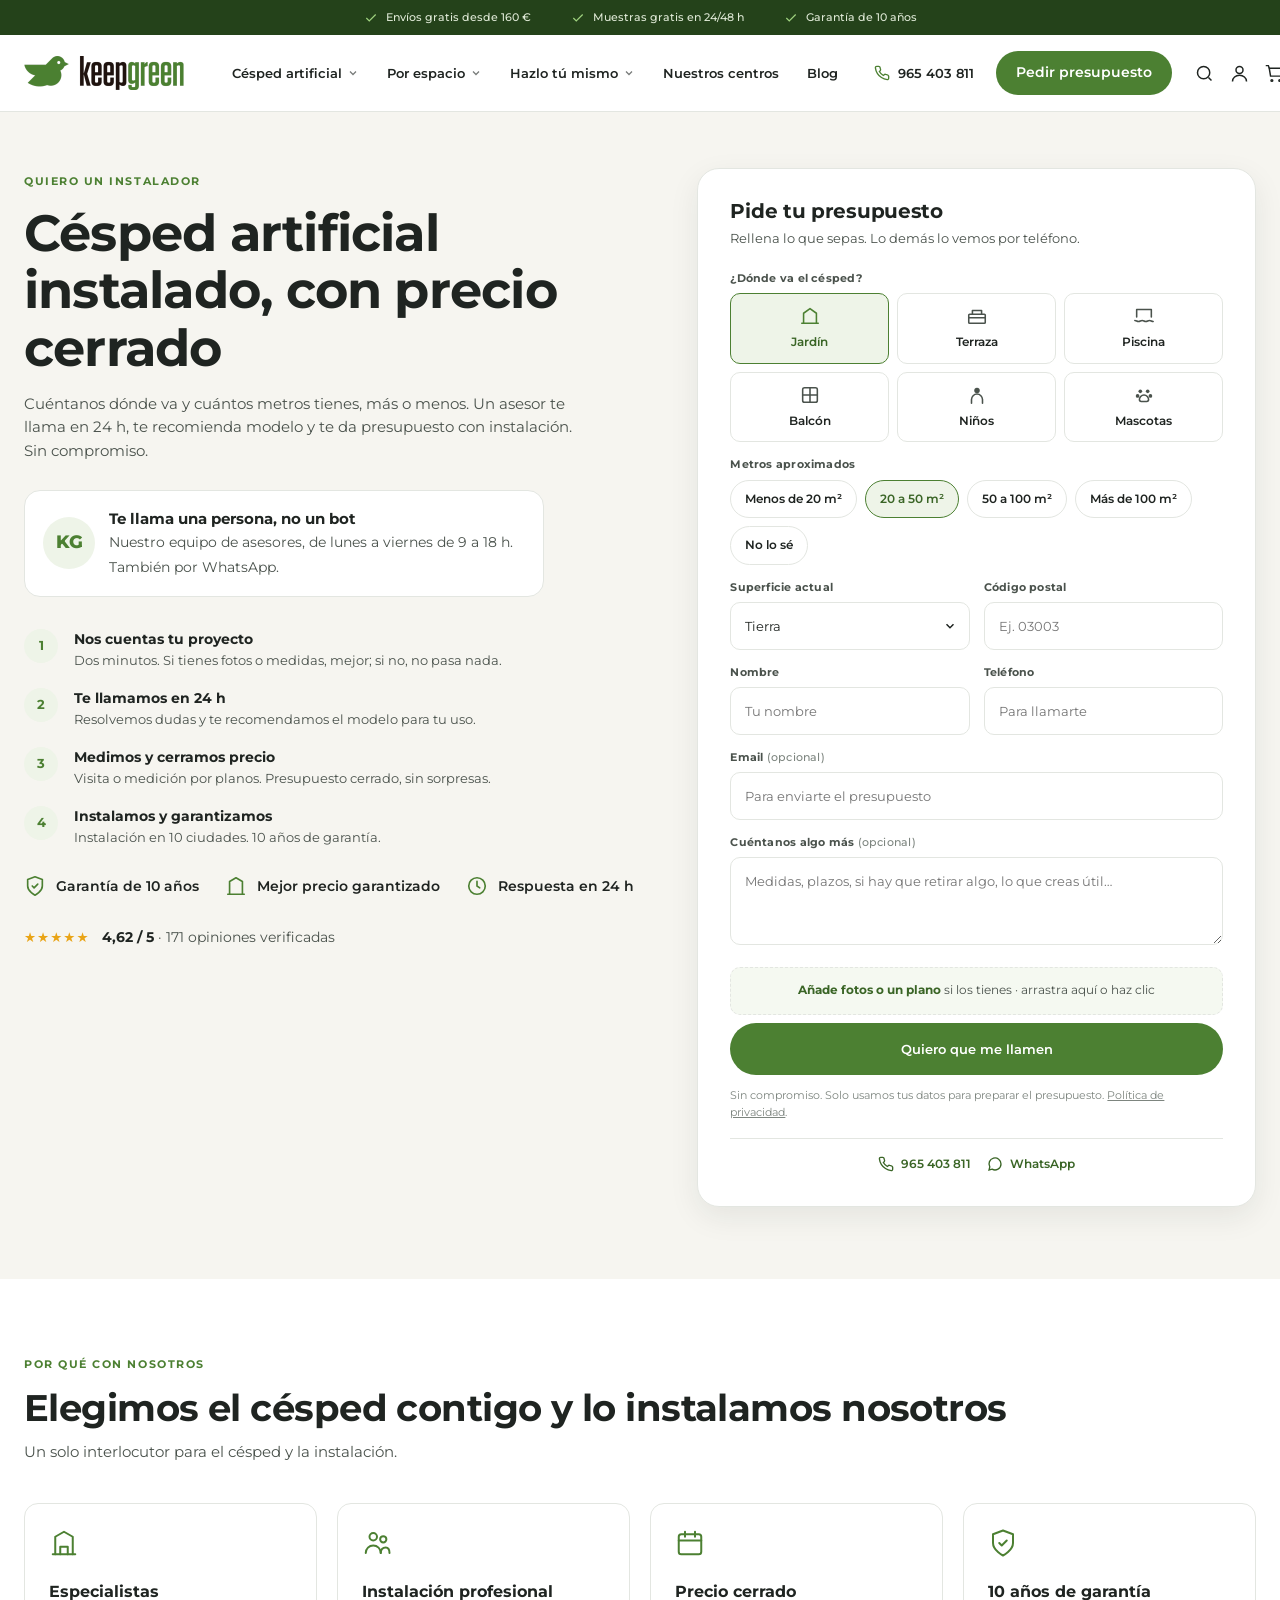
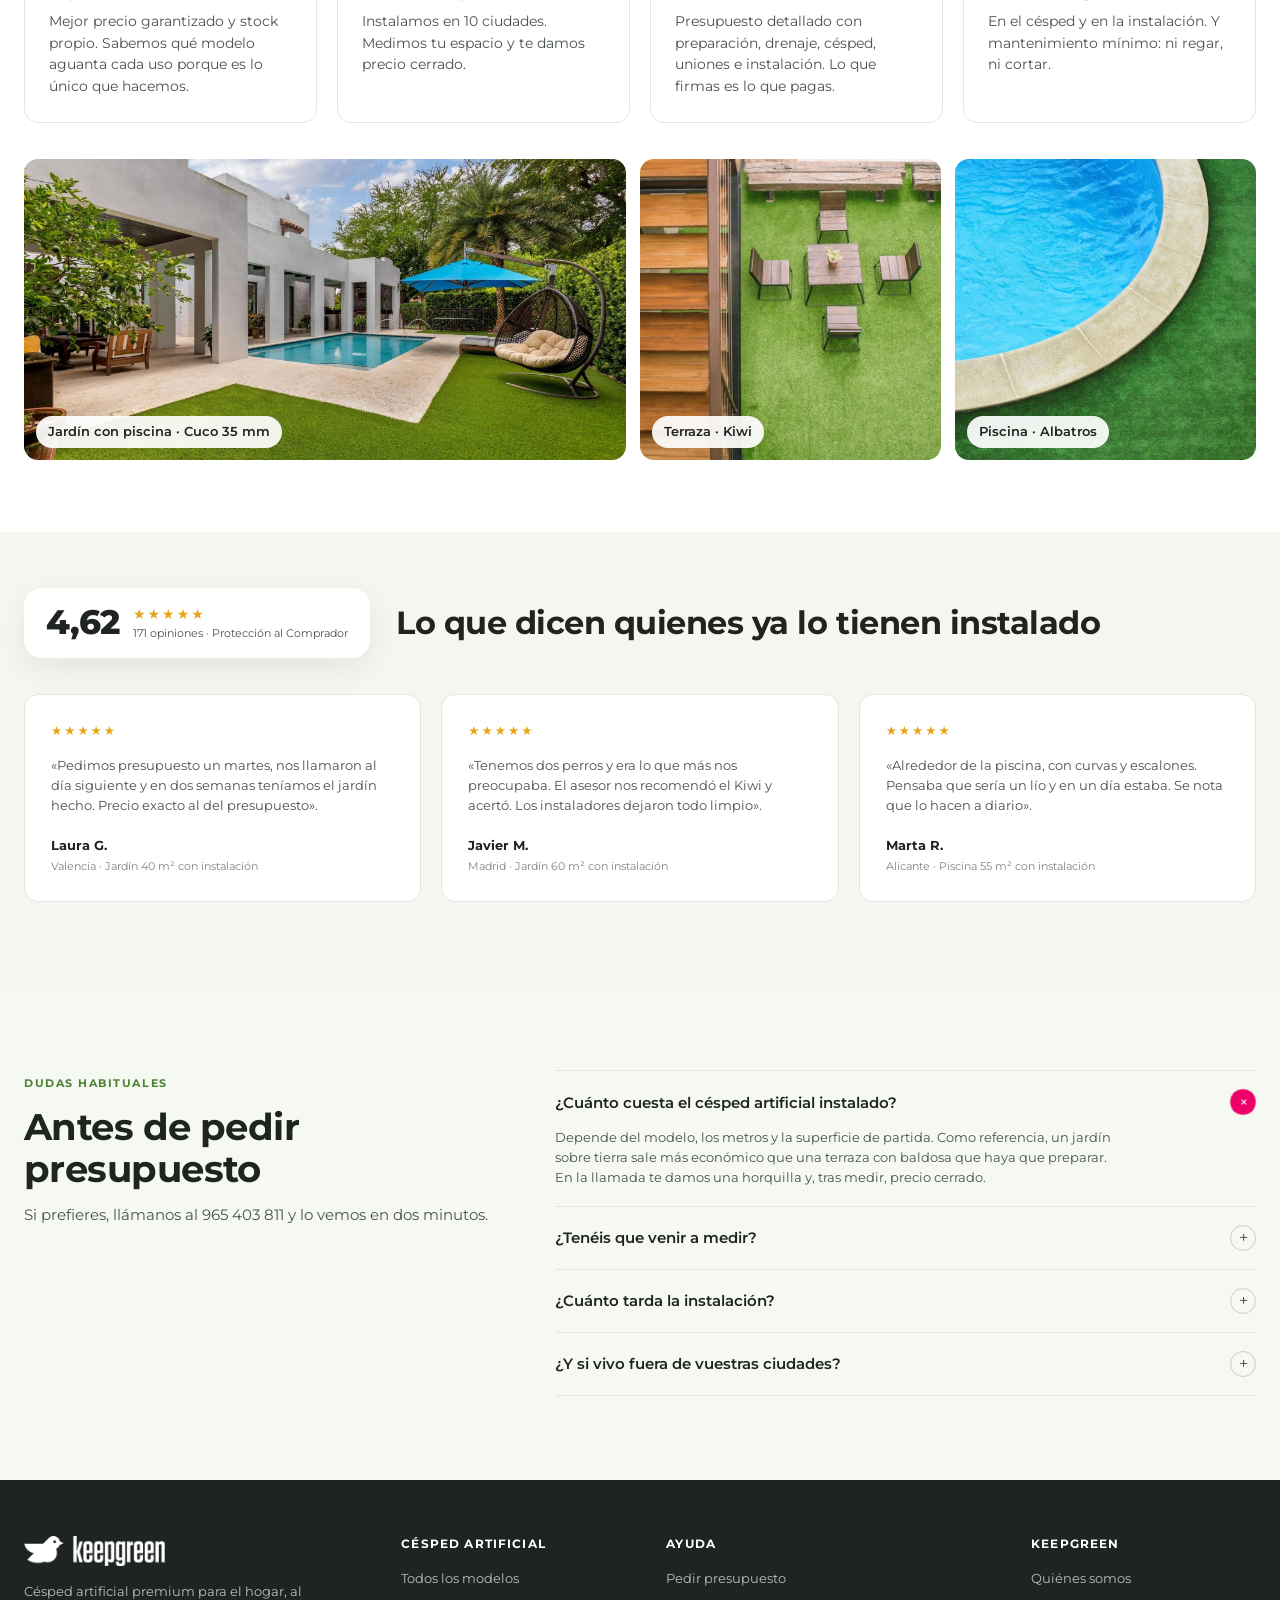
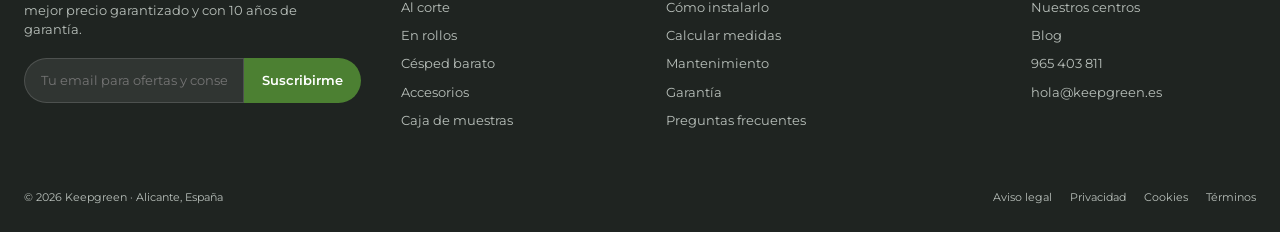
==== commit d44e5e85: "Formularios: opcion Otros y prefijo +34 en el telefono; fuera las menciones a equipos o instaladores" ====
--- a/presupuesto.html
+++ b/presupuesto.html
@@ -5,13 +5,13 @@
 <meta name="viewport" content="width=device-width, initial-scale=1.0">
 <meta name="robots" content="noindex, nofollow">
 <title>Pide presupuesto de césped artificial con instalación | Keepgreen</title>
-<meta name="description" content="Cuéntanos tu proyecto y un asesor te llama en 24 h con precio cerrado de césped artificial instalado. Especialistas en césped artificial, con instaladores propios en 10 ciudades.">
+<meta name="description" content="Cuéntanos tu proyecto y un asesor te llama en 24 h con precio cerrado de césped artificial instalado. Especialistas en césped artificial.">
 <link rel="icon" type="image/png" sizes="32x32" href="assets/home/favicon.png?v=2">
 <link rel="apple-touch-icon" href="assets/home/favicon-180.png?v=2">
 <link rel="preconnect" href="https://fonts.googleapis.com">
 <link rel="preconnect" href="https://fonts.gstatic.com" crossorigin>
 <link href="https://fonts.googleapis.com/css2?family=Montserrat:ital,wght@0,400;0,500;0,600;0,700;0,800;1,400&display=swap" rel="stylesheet">
-<link rel="stylesheet" href="assets/kg.css?v=1795607263">
+<link rel="stylesheet" href="assets/kg.css?v=1795781807">
 <style>
 .ph{background:var(--cream);padding:56px 0 72px}
 .ph .wrap{display:grid;grid-template-columns:1.05fr .95fr;gap:56px;align-items:start}
@@ -88,7 +88,7 @@
       <div><span>1</span><div><b>Nos cuentas tu proyecto</b><p>Dos minutos. Si tienes fotos o medidas, mejor; si no, no pasa nada.</p></div></div>
       <div><span>2</span><div><b>Te llamamos en 24 h</b><p>Resolvemos dudas y te recomendamos el modelo para tu uso.</p></div></div>
       <div><span>3</span><div><b>Medimos y cerramos precio</b><p>Visita o medición por planos. Presupuesto cerrado, sin sorpresas.</p></div></div>
-      <div><span>4</span><div><b>Instalamos y garantizamos</b><p>Equipos propios en 10 ciudades. 10 años de garantía.</p></div></div>
+      <div><span>4</span><div><b>Instalamos y garantizamos</b><p>Instalación en 10 ciudades. 10 años de garantía.</p></div></div>
     </div>
     <div class="guar">
       <div><svg viewBox="0 0 24 24"><path d="M12 22s8-4 8-10V5l-8-3-8 3v7c0 6 8 10 8 10z"/><path d="m9 12 2 2 4-4"/></svg>Garantía de 10 años</div>
@@ -137,10 +137,10 @@
 </div></section>
 
 <section class="why"><div class="wrap">
-  <div class="sec-head"><div><span class="eyebrow">Por qué con nosotros</span><h2>Elegimos el césped contigo y lo instalamos nosotros</h2><p class="lead">Sin intermediarios: el mismo equipo responde del producto y de la obra.</p></div></div>
+  <div class="sec-head"><div><span class="eyebrow">Por qué con nosotros</span><h2>Elegimos el césped contigo y lo instalamos nosotros</h2><p class="lead">Un solo interlocutor para el césped y la instalación.</p></div></div>
   <div class="grid-w">
     <div class="wc"><svg viewBox="0 0 24 24"><path d="M3 21h18"/><path d="M5 21V7l7-4 7 4v14"/><path d="M9 21v-6h6v6"/></svg><b>Especialistas</b><p>Mejor precio garantizado y stock propio. Sabemos qué modelo aguanta cada uso porque es lo único que hacemos.</p></div>
-    <div class="wc"><svg viewBox="0 0 24 24"><circle cx="9" cy="7" r="3"/><circle cx="17" cy="9" r="2.5"/><path d="M3 20c0-3.5 2.7-6 6-6s6 2.5 6 6"/><path d="M15 20c0-2.5 1.5-4.5 4-4.5s3 2 3 4.5"/></svg><b>Instaladores propios</b><p>Equipos de Keepgreen en 10 ciudades. Nada de subcontratas que no conocemos.</p></div>
+    <div class="wc"><svg viewBox="0 0 24 24"><circle cx="9" cy="7" r="3"/><circle cx="17" cy="9" r="2.5"/><path d="M3 20c0-3.5 2.7-6 6-6s6 2.5 6 6"/><path d="M15 20c0-2.5 1.5-4.5 4-4.5s3 2 3 4.5"/></svg><b>Instalación profesional</b><p>Instalamos en 10 ciudades. Medimos tu espacio y te damos precio cerrado.</p></div>
     <div class="wc"><svg viewBox="0 0 24 24"><rect x="3" y="5" width="18" height="16" rx="2"/><path d="M3 10h18M8 3v4M16 3v4"/></svg><b>Precio cerrado</b><p>Presupuesto detallado con preparación, drenaje, césped, uniones e instalación. Lo que firmas es lo que pagas.</p></div>
     <div class="wc"><svg viewBox="0 0 24 24"><path d="M12 22s8-4 8-10V5l-8-3-8 3v7c0 6 8 10 8 10z"/><path d="m9 12 2 2 4-4"/></svg><b>10 años de garantía</b><p>En el césped y en la instalación. Y mantenimiento mínimo: ni regar, ni cortar.</p></div>
   </div>
--- a/assets/kg.css
+++ b/assets/kg.css
@@ -1550,3 +1550,85 @@
   body.mpie2 .footer .bottom span{opacity:.8}
 }
 @media(max-width:760px){body.mpie2 .footer .ft-k li:nth-child(n+3){grid-column:1/-1}}
+
+/* móvil · pop-ups más recogidos: el de la caja cabe sin deslizar y el título del formulario va en una línea */
+@media(max-width:760px){
+  .promo .pp-v{aspect-ratio:2/1}
+  .promo .pp-seal{left:12px;top:12px;width:74px;height:74px}
+  .promo .pp-seal b{font-size:13.5px}
+  .promo .pp-t{padding:16px 20px 16px}
+  .promo h3{font-size:20px;margin:6px 0 6px}
+  .promo .sub{font-size:12.5px;line-height:1.5;margin-bottom:12px}
+  .promo .pp-l{gap:6px;font-size:12.5px;margin-bottom:0}
+  .promo .pp-l li{gap:8px}
+  .promo .pp-l li::before{width:18px;height:18px}
+  .promo .pp-go{margin-top:16px;padding:15px;font-size:13.5px}
+  .promo .pp-no{margin-top:10px}
+  .pop .pop-x{width:32px;height:32px;right:10px;top:10px;font-size:18px}
+  .pop h3{padding-right:0;text-wrap:balance}
+  .pop-form{padding:24px 20px 18px}
+  .pop-form .sub{margin-bottom:12px}
+  .pop-form .f-grid{gap:8px 10px}
+  .pop-form .in{padding:9px 12px}
+  .pop-form .legal{margin-top:8px}
+}
+
+/* contacto · teléfono y WhatsApp llevan siempre el mismo icono (portada, preguntas, menú de móvil, pie) */
+.ct{display:inline-flex;align-items:center;gap:7px}
+.ct svg{width:15px;height:15px;flex:none;fill:none;stroke:currentColor;stroke-width:2;stroke-linecap:round;stroke-linejoin:round}
+.btn.ct{gap:9px}
+.btn.ct svg{width:16px;height:16px}
+.hero-f .help a.ct svg{color:var(--green-d)}
+.mn-c{display:flex;justify-content:center;gap:22px}
+.ft-k li:first-child{display:flex;flex-wrap:wrap;align-items:center;gap:6px 20px}
+.ft-k .ct svg{width:16px;height:16px;color:rgba(255,255,255,.85)}
+.ft-k .ft-wa{color:#fff;font-weight:600}
+@media(max-width:760px){
+  body.mpie2 .footer .ft-k li:first-child{display:block}
+  body.mpie2 .footer .ft-k li:first-child::before{content:"Teléfono y WhatsApp"}
+  body.mpie2 .footer .ft-k li:first-child .ct{display:flex;margin-top:2px}
+  body.mpie2 .footer .ft-k .ft-wa{margin-top:6px}
+}
+
+/* móvil · caja de muestras corta: vídeo apaisado, las cuatro ventajas en dos filas de una línea, sin la lista de pasos */
+@media(max-width:760px){
+  .sbox .sb-v{padding:0}
+  .sbox .sb-v video{max-width:none;width:100%;aspect-ratio:2/1}
+  .sbox .sb-free{left:12px;top:12px;width:76px;height:76px}
+  .sbox .sb-free b{font-size:13.5px}
+  .sbox .sb-t{padding:4px 20px 22px}
+  .samples .sb-t h2{font-size:21px;margin:6px 0 6px}
+  .sbox .sb-t .lead{font-size:13px;line-height:1.5}
+  .sbox .sb-f{grid-template-columns:auto auto;justify-content:space-between;gap:10px 12px;margin:16px 0 18px}
+  .sbox .sb-f li{display:flex;align-items:center;gap:7px}
+  .sbox .sb-f svg{width:16px;height:16px;padding:0;margin:0;flex:none;background:none;border-radius:0}
+  .sbox .sb-f b{font-size:12px;line-height:1.2;align-self:center}
+  .sbox .sb-f span{display:none}
+  .sbox .sact .sb-cta{box-sizing:border-box;width:100%;justify-content:space-between;padding:7px 7px 7px 22px;font-size:14px}
+  body.lay5 .hero-f .sub .s2{white-space:nowrap}
+  .sbox .sb-ok{display:none}
+  .sbox .sb-s{display:none}
+}
+@media(max-width:340px){.samples .sb-t h2{font-size:19px}.sbox .sb-f b{font-size:11.5px}}
+
+/* tarjeta de ventajas: la segunda línea no deja una palabra suelta */
+body.tr2 .trust span{text-wrap:balance}
+
+/* formularios · cuarta opción «Otros» y prefijo (+34) delante del teléfono */
+.form.qf .seg{grid-template-columns:repeat(4,1fr)}
+.seg label svg circle{fill:var(--ink-2);stroke:none}
+.seg input:checked+label svg circle{fill:var(--green)}
+.tel-in{display:flex;gap:8px}
+.tel-in .in{flex:1;min-width:0}
+.tel-pre{flex:none;display:flex;align-items:center;gap:7px;border:1.5px solid var(--line);border-radius:10px;padding:0 10px 0 12px;font-size:13px;font-weight:600;color:var(--ink);background:#fff;cursor:pointer}
+.tel-pre .fl{width:20px;height:14px;border-radius:3px;flex:none}
+.tel-pre .ch{width:12px;height:12px;flex:none;fill:none;stroke:var(--ink-2);stroke-width:2.5;stroke-linecap:round;stroke-linejoin:round}
+@media(min-width:761px){.pop .f-grid{grid-template-columns:.8fr 1.2fr}}
+@media(max-width:760px){
+  .pop .f-grid{grid-template-columns:.8fr 1.2fr}
+  .pop .tel-in{gap:6px}
+  .pop .tel-pre{padding:0 8px;gap:5px;font-size:12.5px}
+  .pop .tel-pre .ch{display:none}
+  .form.qf .seg label{padding:10px 4px;font-size:11.5px}
+}
+@media(max-width:340px){.pop .f-grid{grid-template-columns:1fr 1fr}.pop .f-grid>div:first-child,.pop .pm-tf{grid-column:1/-1}}
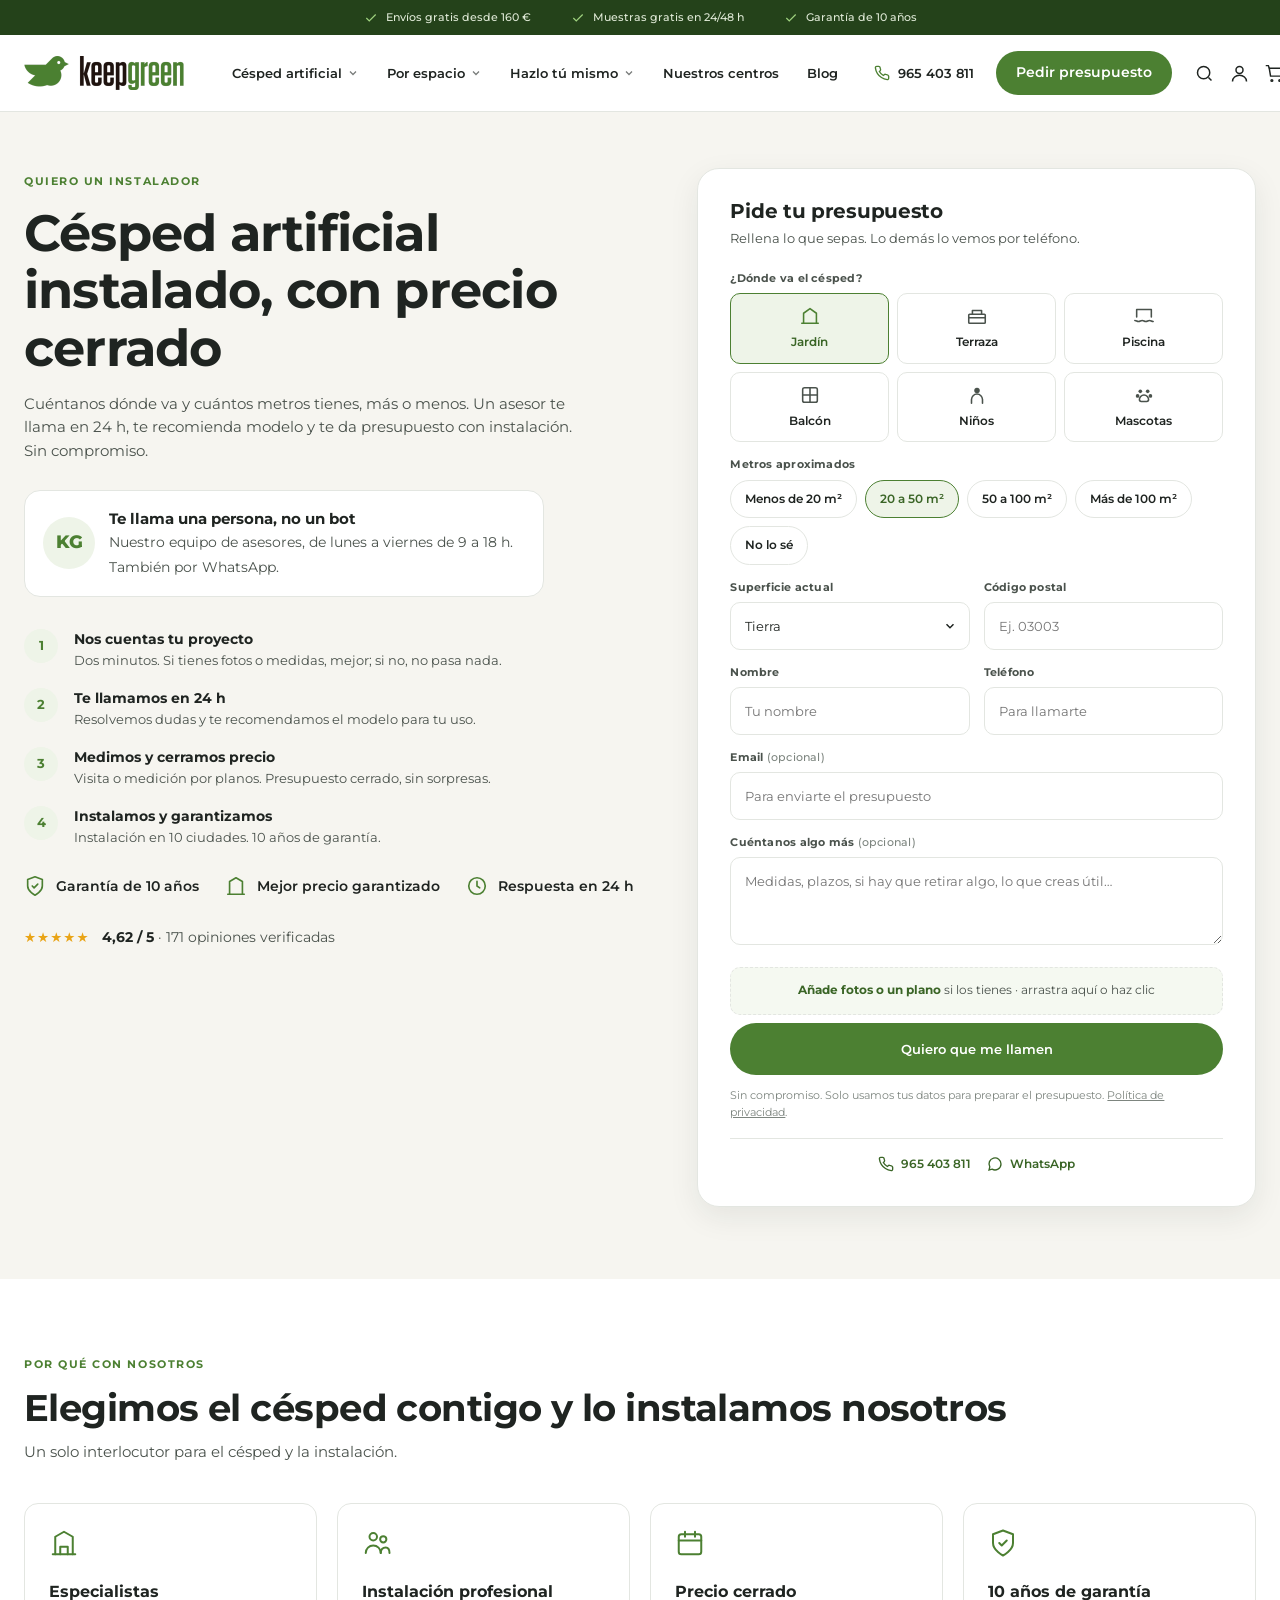
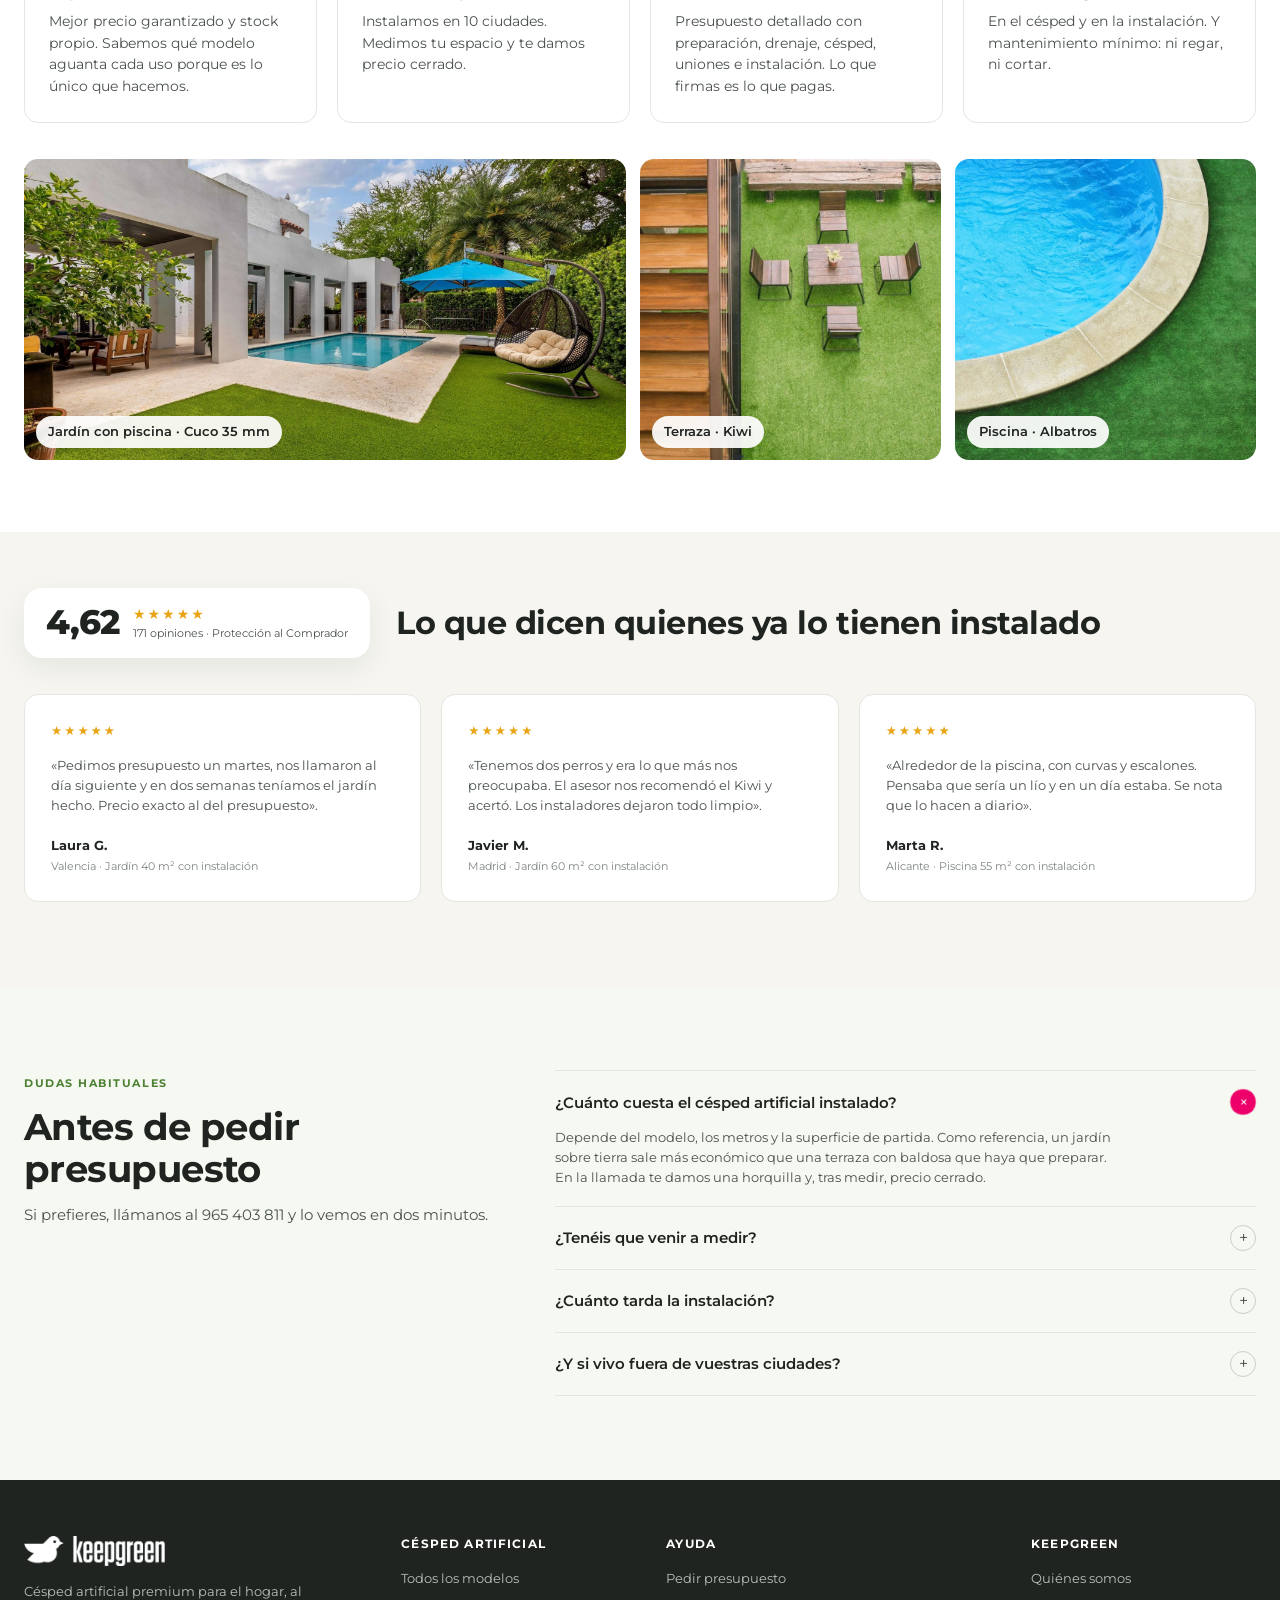
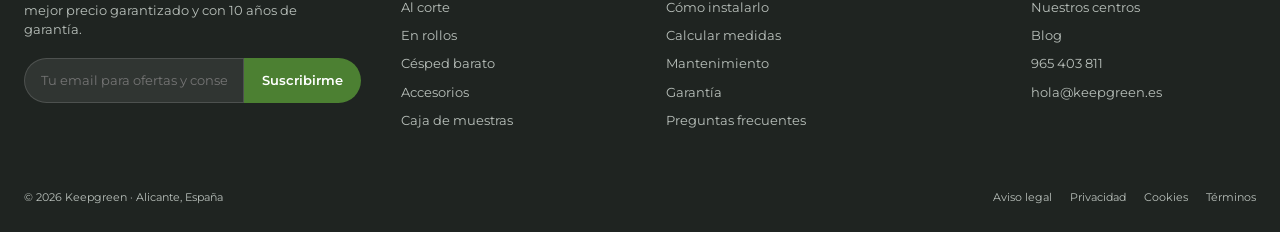
==== commit f7f58a3e: "Textos del final: toque de rosa (punto en la etiqueta y flechas de las tarjetas) Co-Authored-By: Cla" ====
--- a/presupuesto.html
+++ b/presupuesto.html
@@ -11,7 +11,7 @@
 <link rel="preconnect" href="https://fonts.googleapis.com">
 <link rel="preconnect" href="https://fonts.gstatic.com" crossorigin>
 <link href="https://fonts.googleapis.com/css2?family=Montserrat:ital,wght@0,400;0,500;0,600;0,700;0,800;1,400&display=swap" rel="stylesheet">
-<link rel="stylesheet" href="assets/kg.css?v=1795781807">
+<link rel="stylesheet" href="assets/kg.css?v=1795784669">
 <style>
 .ph{background:var(--cream);padding:56px 0 72px}
 .ph .wrap{display:grid;grid-template-columns:1.05fr .95fr;gap:56px;align-items:start}
@@ -52,8 +52,8 @@
 <body>
 
 <div class="topbar"><div class="wrap">
-  <span><svg viewBox="0 0 24 24" fill="none" stroke="currentColor" stroke-width="2"><path d="M20 6 9 17l-5-5"/></svg>Envíos gratis desde 160 €</span>
-  <span><svg viewBox="0 0 24 24" fill="none" stroke="currentColor" stroke-width="2"><path d="M20 6 9 17l-5-5"/></svg>Muestras gratis en 24/48 h</span>
+  <span><svg viewBox="0 0 24 24" fill="none" stroke="currentColor" stroke-width="2"><path d="M20 6 9 17l-5-5"/></svg>Envíos gratis desde 160&nbsp;€</span>
+  <span><svg viewBox="0 0 24 24" fill="none" stroke="currentColor" stroke-width="2"><path d="M20 6 9 17l-5-5"/></svg>Muestras gratis en 24/48&nbsp;h</span>
   <span><svg viewBox="0 0 24 24" fill="none" stroke="currentColor" stroke-width="2"><path d="M20 6 9 17l-5-5"/></svg>Garantía de 10 años</span>
 </div></div>
 
@@ -82,18 +82,18 @@
   <div>
     <span class="eyebrow">Quiero un instalador</span>
     <h1>Césped artificial instalado, con precio cerrado</h1>
-    <p class="lead">Cuéntanos dónde va y cuántos metros tienes, más o menos. Un asesor te llama en 24 h, te recomienda modelo y te da presupuesto con instalación. Sin compromiso.</p>
-    <div class="promise"><div class="av">KG</div><div><b>Te llama una persona, no un bot</b><span>Nuestro equipo de asesores, de lunes a viernes de 9 a 18 h. También por WhatsApp.</span></div></div>
+    <p class="lead">Cuéntanos dónde va y cuántos metros tienes, más o menos. Un asesor te llama en 24&nbsp;h, te recomienda modelo y te da presupuesto con instalación. Sin compromiso.</p>
+    <div class="promise"><div class="av">KG</div><div><b>Te llama una persona, no un bot</b><span>Nuestro equipo de asesores, de lunes a viernes de 9 a 18&nbsp;h. También por WhatsApp.</span></div></div>
     <div class="steps">
       <div><span>1</span><div><b>Nos cuentas tu proyecto</b><p>Dos minutos. Si tienes fotos o medidas, mejor; si no, no pasa nada.</p></div></div>
-      <div><span>2</span><div><b>Te llamamos en 24 h</b><p>Resolvemos dudas y te recomendamos el modelo para tu uso.</p></div></div>
+      <div><span>2</span><div><b>Te llamamos en 24&nbsp;h</b><p>Resolvemos dudas y te recomendamos el modelo para tu uso.</p></div></div>
       <div><span>3</span><div><b>Medimos y cerramos precio</b><p>Visita o medición por planos. Presupuesto cerrado, sin sorpresas.</p></div></div>
       <div><span>4</span><div><b>Instalamos y garantizamos</b><p>Instalación en 10 ciudades. 10 años de garantía.</p></div></div>
     </div>
     <div class="guar">
       <div><svg viewBox="0 0 24 24"><path d="M12 22s8-4 8-10V5l-8-3-8 3v7c0 6 8 10 8 10z"/><path d="m9 12 2 2 4-4"/></svg>Garantía de 10 años</div>
       <div><svg viewBox="0 0 24 24"><path d="M3 21h18"/><path d="M5 21V7l7-4 7 4v14"/></svg>Mejor precio garantizado</div>
-      <div><svg viewBox="0 0 24 24"><circle cx="12" cy="12" r="9"/><path d="M12 7v5l3 2"/></svg>Respuesta en 24 h</div>
+      <div><svg viewBox="0 0 24 24"><circle cx="12" cy="12" r="9"/><path d="M12 7v5l3 2"/></svg>Respuesta en 24&nbsp;h</div>
     </div>
     <div class="proof"><span class="stars">★★★★★</span><span><b>4,62 / 5</b> · 171 opiniones verificadas</span></div>
   </div>
--- a/assets/kg.css
+++ b/assets/kg.css
@@ -1632,3 +1632,47 @@
   .form.qf .seg label{padding:10px 4px;font-size:11.5px}
 }
 @media(max-width:340px){.pop .f-grid{grid-template-columns:1fr 1fr}.pop .f-grid>div:first-child,.pop .pm-tf{grid-column:1/-1}}
+
+/* formulario de presupuesto · las opciones de metros llevan «m²» y siguen cabiendo en una fila */
+.form.qf .range{gap:6px}
+.form.qf .range label{padding:9px 11px}
+
+/* textos del final · ab4 (por defecto): título centrado y tres tarjetas con icono y enlace alineado abajo · ?ab=3 es la banda anterior */
+.ab-h{display:none}
+body.ab4 .about{padding:76px 0 80px}
+body.ab4 .ab-h{display:block;text-align:center;margin-bottom:36px}
+body.ab4 .ab-h h2{font-size:clamp(22px,2.3vw,30px);line-height:1.2;letter-spacing:-.015em;margin-top:12px}
+body.ab4 .ab-l{gap:20px}
+body.ab4 .ab-i{display:flex;flex-direction:column;background:#fff;border:1px solid var(--line);border-radius:20px;padding:28px 28px 0;transition:border-color .25s,box-shadow .25s,transform .25s}
+body.ab4 .ab-i>div{display:flex;flex-direction:column;flex:1}
+body.ab4 .ab-ic{width:48px;height:48px;background:var(--green-l);margin-bottom:18px;transition:background .25s,color .25s}
+body.ab4 .about h3{font-size:16px;line-height:1.3;margin-bottom:10px}
+body.ab4 .about p{font-size:13px;line-height:1.65;margin-bottom:24px}
+body.ab4 .ab-a{display:flex;justify-content:space-between;align-items:center;margin-top:auto;padding:15px 0 17px;border-top:1px solid var(--line);font-size:13px}
+body.ab4 .ab-a i{display:grid;place-items:center;width:30px;height:30px;border-radius:50%;background:var(--green-l);color:var(--green-d);font-size:14px;transition:background .25s,color .25s,transform .2s}
+@media(hover:hover){
+  body.ab4 .ab-i:hover{border-color:var(--green);box-shadow:0 16px 36px rgba(20,40,20,.09);transform:translateY(-3px)}
+  body.ab4 .ab-i:hover .ab-ic{background:var(--green);color:#fff}
+  body.ab4 .ab-i:hover .ab-a i{background:var(--pink);color:#fff}
+}
+body.nofx.ab4 .ab-i,body.nofx.ab4 .ab-ic,body.nofx.ab4 .ab-a i{transition:none}
+@media(max-width:860px){
+  body.ab4 .about{padding:44px 0 48px}
+  body.ab4 .ab-h{text-align:left;margin-bottom:22px}
+  body.ab4 .ab-h h2{font-size:21px;margin-top:8px}
+  body.ab4 .ab-l{gap:12px}
+  body.ab4 .ab-i{display:grid;grid-template-columns:40px 1fr;column-gap:14px;align-items:center;padding:18px 20px 0;border-radius:16px}
+  body.ab4 .ab-i>div{display:contents}
+  body.ab4 .ab-ic{width:40px;height:40px;margin-bottom:0}
+  body.ab4 .ab-ic svg{width:19px;height:19px}
+  body.ab4 .about h3{font-size:14.5px;margin-bottom:0}
+  body.ab4 .about p{grid-column:1/-1;margin:12px 0 16px;font-size:12.5px}
+  body.ab4 .ab-a{grid-column:1/-1;padding:12px 0 14px;font-size:12.5px}
+}
+
+/* textos del final · toque de rosa: punto en la etiqueta y flechas de las tarjetas en rosa */
+body.ab4 .ab-h .eyebrow{display:inline-flex;align-items:center;gap:9px}
+body.ab4 .ab-h .eyebrow::before{content:"";width:7px;height:7px;border-radius:50%;background:var(--pink)}
+body.ab4 .ab-a i{background:var(--pink);color:#fff}
+@media(hover:hover){body.ab4 .ab-i:hover .ab-a i{background:var(--pink-d);transform:translateX(3px)}}
+body.nopink.ab4 .ab-a i{background:var(--green);color:#fff}
